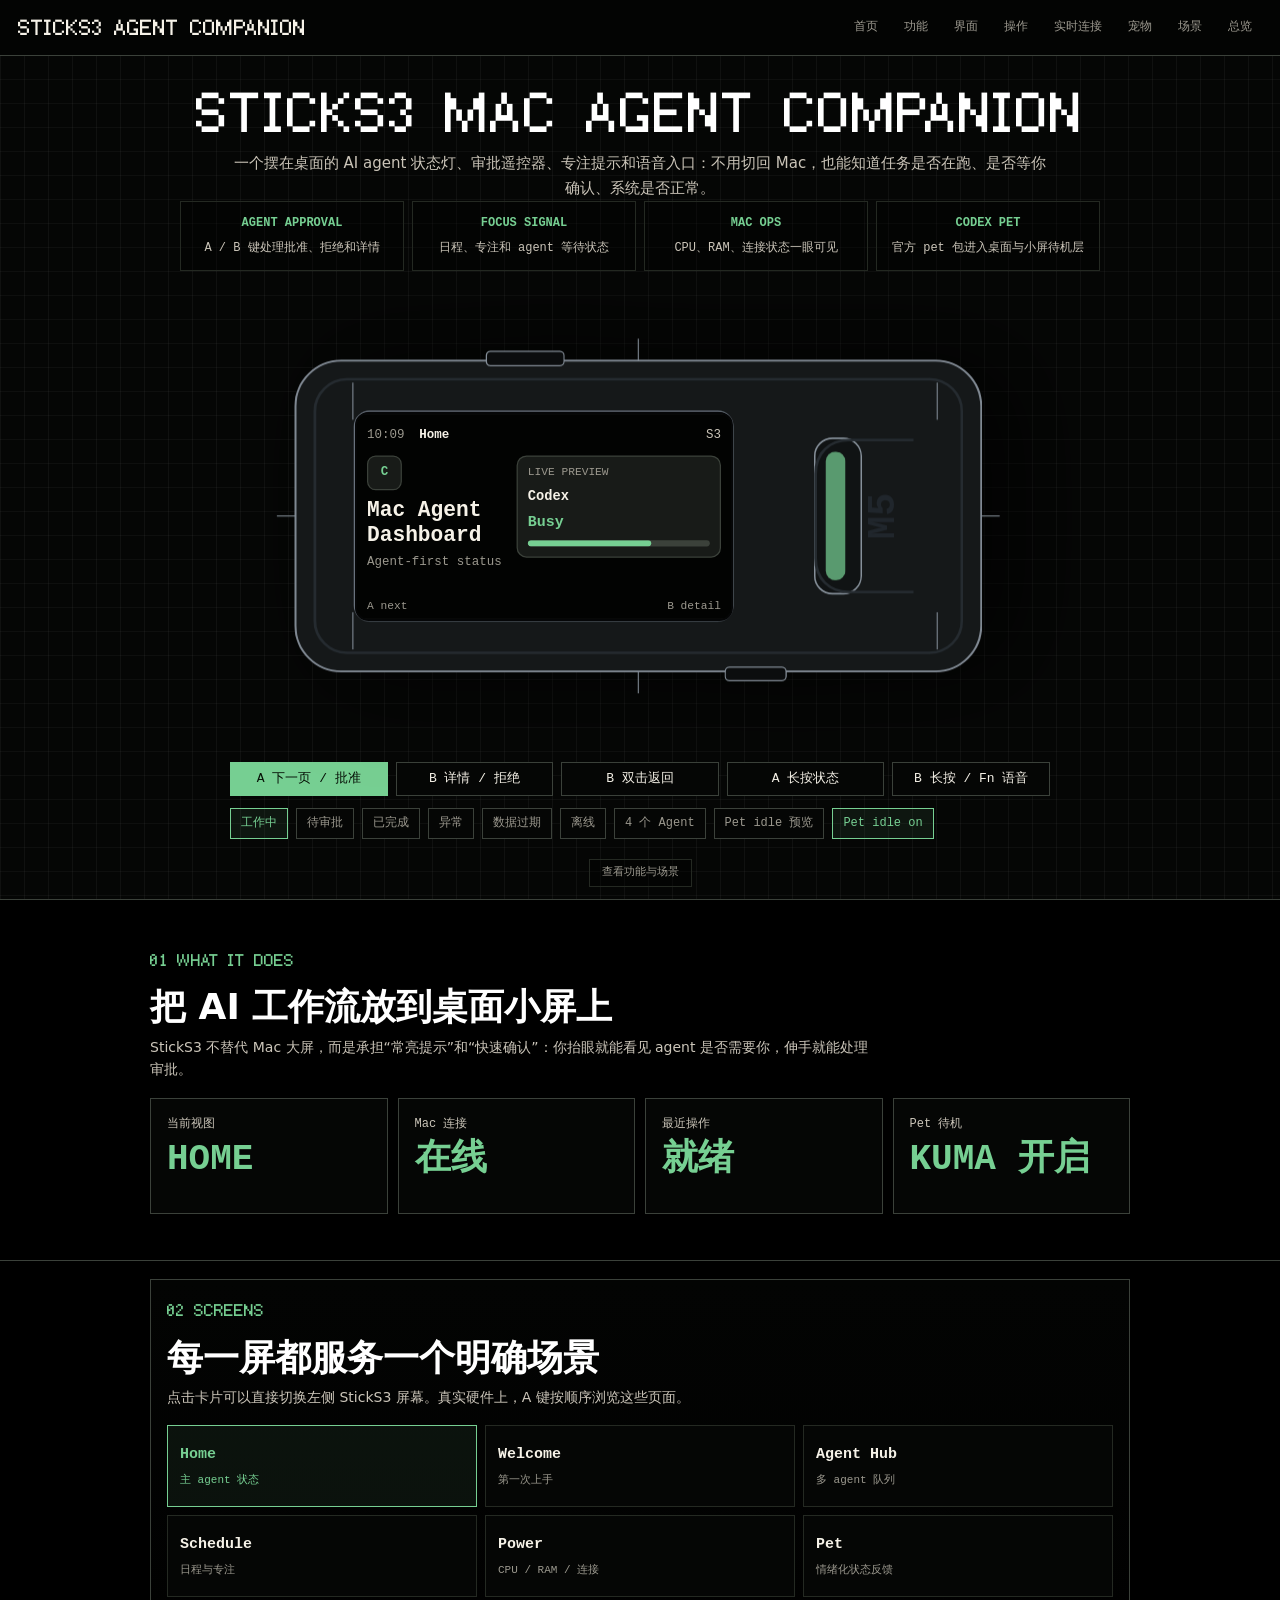
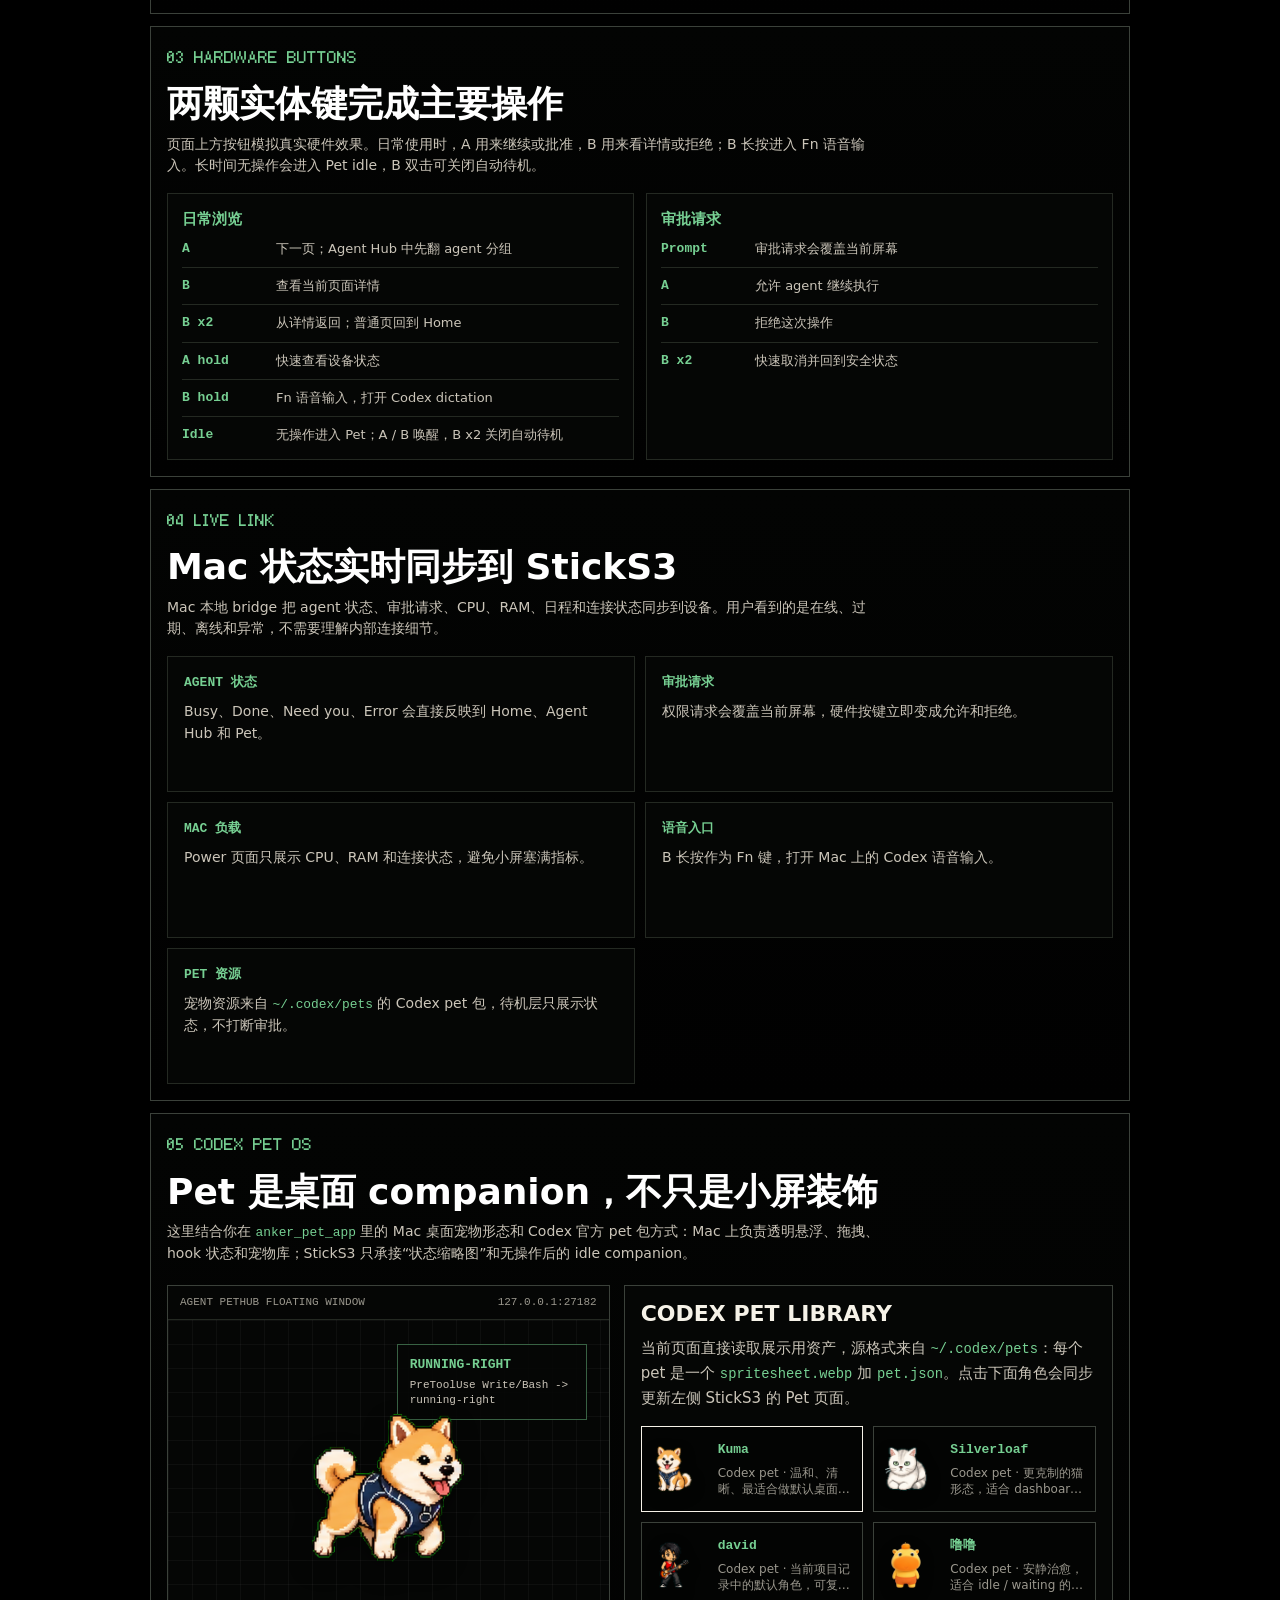
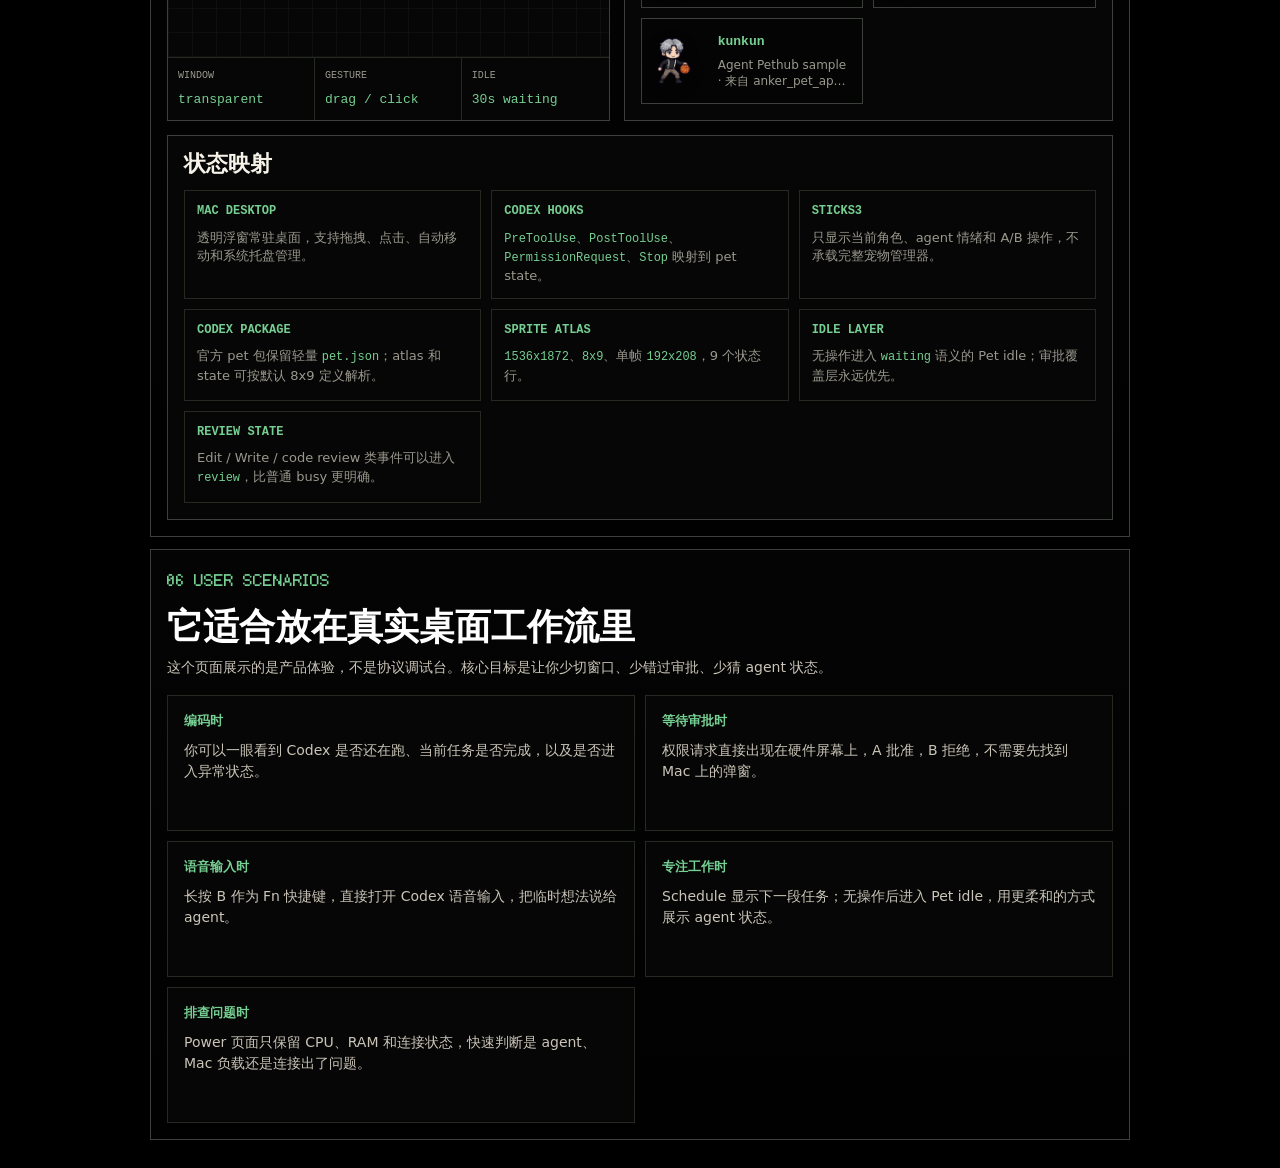
==== docs/index.html @ 47d525ff "Lock LCD viewport scaling" ====
<!doctype html>
<html lang="zh-CN">
<head>
  <meta charset="utf-8">
  <meta name="viewport" content="width=device-width, initial-scale=1">
  <title>StickS3 Mac Agent Companion - Product Tour</title>
  <link rel="icon" href="data:image/svg+xml,%3Csvg xmlns='http://www.w3.org/2000/svg' viewBox='0 0 16 16'%3E%3Crect width='16' height='16' fill='%23000000'/%3E%3Crect x='3' y='3' width='10' height='10' rx='2' fill='%2376cf92'/%3E%3C/svg%3E">
  <style>
    @font-face {
      font-family: "FusionPixel10";
      src: url("assets/fonts/fusion-pixel-10px-proportional-latin.otf.woff2") format("woff2");
      font-weight: 400;
      font-style: normal;
      font-display: swap;
      unicode-range: U+0000-00FF, U+0100-024F, U+2000-206F, U+20A0-20CF;
    }

    @font-face {
      font-family: "FusionPixel10";
      src: url("assets/fonts/fusion-pixel-10px-proportional-zh_hans.otf.woff2") format("woff2");
      font-weight: 400;
      font-style: normal;
      font-display: swap;
      unicode-range: U+2E80-9FFF, U+3400-4DBF, U+3000-303F, U+FF00-FFEF;
    }

    :root {
      color-scheme: dark;
      --bg: #000;
      --stage: #050605;
      --panel: #080908;
      --panel-2: #10120f;
      --screen: #020302;
      --screen-panel: #181b18;
      --screen-panel-2: #20231f;
      --line: #3b413a;
      --line-soft: #242922;
      --ink: #f6f2e8;
      --muted: #9b988e;
      --soft: #cbc5b9;
      --green: #76cf92;
      --amber: #d7ad5d;
      --coral: #df7f70;
      --red: #d75b4f;
      --white: #fff;
      --shadow: rgba(0, 0, 0, .72);
      --pixel: "FusionPixel10", "SF Mono", Monaco, Menlo, ui-monospace, monospace;
      --mono: "SF Mono", Monaco, Menlo, "Cascadia Mono", "Roboto Mono", ui-monospace, monospace;
      --sans: "PingFang SC", "Hiragino Sans GB", "Microsoft YaHei", ui-sans-serif, system-ui, -apple-system, BlinkMacSystemFont, "Segoe UI", sans-serif;
      --topbar-h: 56px;
      --actual-topbar-h: 56px;
      --dock-left-width: clamp(250px, 22vw, 340px);
      --compact-dock-h: clamp(190px, 44vw, 270px);
      --dock-content-offset: calc(var(--dock-left-width) + 22px);
      --compact-safe-top: calc(var(--actual-topbar-h) + var(--compact-dock-h) + 18px);
      --lcd-design-w: 300px;
      --lcd-design-h: 164px;
    }

    * { box-sizing: border-box; }

    html,
    body {
      width: 100%;
      min-height: 100%;
    }

    body {
      margin: 0;
      overflow-x: hidden;
      background: var(--bg);
      color: var(--ink);
      font-family: var(--sans);
      line-height: 1.55;
      letter-spacing: 0;
      -webkit-font-smoothing: antialiased;
    }

    button,
    input,
    select {
      font: inherit;
    }

    a {
      color: inherit;
      text-decoration: none;
    }

    .topbar {
      position: sticky;
      top: 0;
      z-index: 20;
      height: var(--topbar-h);
      display: flex;
      align-items: center;
      justify-content: space-between;
      gap: 16px;
      padding: 0 18px;
      border-bottom: 1px solid var(--line);
      background: #030403;
    }

    .brand {
      display: flex;
      align-items: baseline;
      gap: 12px;
      min-width: 0;
      white-space: nowrap;
    }

    .brand strong {
      font-family: var(--pixel);
      font-size: clamp(15px, 2vw, 22px);
      font-weight: 400;
      text-transform: uppercase;
    }

    .brand span {
      color: var(--muted);
      font-family: var(--mono);
      font-size: 11px;
      text-transform: uppercase;
    }

    .nav {
      display: flex;
      gap: 6px;
      overflow-x: auto;
      color: var(--muted);
      font-family: var(--mono);
      font-size: 12px;
      white-space: nowrap;
      scrollbar-width: none;
    }

    .nav::-webkit-scrollbar {
      display: none;
    }

    .nav a {
      display: inline-flex;
      align-items: center;
      min-height: 32px;
      padding: 0 9px;
      border: 1px solid transparent;
    }

    .nav a:hover {
      color: var(--green);
      border-color: var(--line);
      background: #070807;
    }

    .workspace {
      min-height: calc(100vh - var(--topbar-h));
      overflow: visible;
    }

    .device-stage {
      min-width: 0;
      min-height: calc(100vh - var(--topbar-h));
      display: grid;
      grid-template-rows: auto minmax(0, 1fr) auto auto;
      align-items: center;
      gap: clamp(14px, 2.2vh, 22px);
      padding: clamp(18px, 2.8vh, 30px) clamp(14px, 3vw, 40px) 12px;
      border-bottom: 1px solid var(--line);
      background:
        linear-gradient(90deg, rgba(255,255,255,.045) 1px, transparent 1px) 0 0 / 24px 24px,
        linear-gradient(0deg, rgba(255,255,255,.035) 1px, transparent 1px) 0 0 / 24px 24px,
        var(--stage);
    }

    .hero-copy {
      width: min(980px, 100%);
      margin: 0 auto;
      text-align: center;
    }

    .hero-kicker {
      display: flex;
      justify-content: center;
      gap: 14px;
      margin-bottom: 10px;
      color: var(--green);
      font-family: var(--pixel);
      font-size: 16px;
      text-transform: uppercase;
    }

    .hero-kicker span {
      color: var(--muted);
      font-family: var(--mono);
      font-size: 11px;
      letter-spacing: 0;
    }

    .hero-copy h1 {
      margin-bottom: 12px;
    }

    .hero-copy .lead {
      max-width: 880px;
      margin: 0 auto;
    }

    .portal-summary {
      width: min(820px, 100%);
      margin: 0 auto;
      color: var(--soft);
      font-size: 15px;
      line-height: 1.65;
    }

    .feature-strip {
      width: min(920px, 100%);
      display: grid;
      grid-template-columns: repeat(4, minmax(0, 1fr));
      gap: 8px;
      margin: 0 auto;
    }

    .feature-card {
      min-height: 70px;
      padding: 12px;
      border: 1px solid var(--line-soft);
      background: rgba(0, 0, 0, .34);
      font-family: var(--mono);
    }

    .feature-card b {
      display: block;
      color: var(--green);
      font-size: 12px;
      text-transform: uppercase;
    }

    .feature-card span {
      display: block;
      margin-top: 8px;
      color: var(--soft);
      font-size: 12px;
      line-height: 1.35;
    }

    .device-showcase {
      min-height: 0;
      display: grid;
      justify-items: center;
      gap: 12px;
      align-items: center;
      transition:
        left .72s cubic-bezier(.16, 1, .3, 1),
        right .72s cubic-bezier(.16, 1, .3, 1),
        top .72s cubic-bezier(.16, 1, .3, 1),
        width .72s cubic-bezier(.16, 1, .3, 1),
        height .72s cubic-bezier(.16, 1, .3, 1),
        padding .72s cubic-bezier(.16, 1, .3, 1),
        background-color .28s ease;
    }

    .device-wrap {
      min-width: 0;
      display: grid;
      justify-items: center;
      gap: 10px;
    }

    .device-model {
      position: relative;
      width: min(84vw, 760px);
      max-width: 100%;
      aspect-ratio: 900 / 420;
      transition:
        width .72s cubic-bezier(.16, 1, .3, 1),
        aspect-ratio .72s cubic-bezier(.16, 1, .3, 1),
        transform .72s cubic-bezier(.16, 1, .3, 1);
    }

    .device-model-core {
      position: absolute;
      left: 50%;
      top: 50%;
      width: 46.667%;
      height: 214.286%;
      transform: translate(-50%, -50%) rotate(-90deg);
      transform-origin: center;
      transition:
        width .72s cubic-bezier(.16, 1, .3, 1),
        height .72s cubic-bezier(.16, 1, .3, 1),
        transform .72s cubic-bezier(.16, 1, .3, 1);
    }

    .device-cad {
      display: block;
      width: 100%;
      height: 100%;
      filter: drop-shadow(0 34px 48px var(--shadow));
      user-select: none;
      pointer-events: none;
    }

    .cad-shell {
      fill: #151819;
      stroke: #808993;
      stroke-width: 2.2;
    }

    .cad-cut {
      fill: none;
      stroke: #252b30;
      stroke-width: 3;
    }

    .cad-panel {
      fill: #0a0c0d;
      stroke: #69727d;
      stroke-width: 1.7;
    }

    .cad-detail {
      fill: none;
      stroke: #8a949f;
      stroke-width: 1;
      vector-effect: non-scaling-stroke;
    }

    .cad-side {
      fill: #0b0d0e;
      stroke: #87919b;
      stroke-width: 1.4;
    }

    .cad-button {
      fill: #101314;
      stroke: #87919b;
      stroke-width: 2;
    }

    .cad-button-glow {
      fill: var(--green);
      opacity: .72;
    }

    .cad-label {
      fill: #20262c;
      font-family: var(--mono);
      font-size: 46px;
      font-weight: 800;
    }

    .cad-small {
      fill: #69727d;
      font-family: var(--mono);
      font-size: 12px;
      letter-spacing: .16em;
      text-transform: uppercase;
    }

    .lcd {
      position: absolute;
      left: 12.44%;
      top: 20.48%;
      width: 49.78%;
      height: 59.05%;
      z-index: 2;
      overflow: hidden;
      border: 2px solid #050607;
      border-radius: 3.6% / 6.2%;
      background: #020403;
      color: var(--ink);
      box-shadow:
        inset 0 0 0 1px rgba(255, 255, 255, .18),
        inset 0 0 22px rgba(0, 0, 0, .88);
      transition:
        left .72s cubic-bezier(.16, 1, .3, 1),
        top .72s cubic-bezier(.16, 1, .3, 1),
        width .72s cubic-bezier(.16, 1, .3, 1),
        height .72s cubic-bezier(.16, 1, .3, 1),
        border-radius .72s cubic-bezier(.16, 1, .3, 1);
    }

    .lcd-inner {
      position: absolute;
      left: 0;
      top: 0;
      width: var(--lcd-design-w);
      height: var(--lcd-design-h);
      background: var(--screen);
      overflow: hidden;
      font-family: var(--mono);
      image-rendering: pixelated;
      transform: translate(var(--lcd-offset-x, 0), var(--lcd-offset-y, 0)) scale(var(--lcd-scale, 1));
      transform-origin: 0 0;
    }

    .s3-screen {
      position: absolute;
      left: 0;
      top: 0;
      width: var(--lcd-design-w);
      height: var(--lcd-design-h);
      padding: 8px;
      background: var(--screen);
      color: var(--ink);
      font-family: var(--mono);
      font-size: 10px;
      line-height: 1.15;
    }

    .s-head,
    .s-hint,
    .metric-row,
    .meter-line {
      display: flex;
      align-items: center;
      justify-content: space-between;
      gap: 8px;
    }

    .s-head {
      height: 17px;
      color: var(--muted);
      font-size: 10px;
      white-space: nowrap;
    }

    .s-head b {
      max-width: 96px;
      overflow: hidden;
      color: var(--ink);
      font-weight: 700;
      text-overflow: ellipsis;
    }

    .s-head span:last-child {
      color: var(--soft);
      text-align: right;
    }

    .s-hint {
      position: absolute;
      left: 8px;
      right: 8px;
      bottom: 5px;
      color: var(--muted);
      font-size: 9px;
      white-space: nowrap;
    }

    .screen-card {
      border: 1px solid var(--line);
      border-radius: 8px;
      background: var(--screen-panel);
    }

    .agent-card {
      position: relative;
      padding: 8px;
      min-width: 0;
      overflow: hidden;
    }

    .agent-card.is-compact {
      padding: 7px;
    }

    .agent-top {
      display: grid;
      grid-template-columns: 20px minmax(0, 1fr) 8px;
      gap: 7px;
      align-items: center;
    }

    .agent-icon {
      display: grid;
      place-items: center;
      width: 20px;
      height: 20px;
      border: 1px solid var(--line);
      border-radius: 5px;
      color: var(--green);
      background: var(--screen-panel-2);
      font-size: 9px;
      font-weight: 800;
    }

    .agent-name {
      min-width: 0;
      overflow: hidden;
      color: var(--ink);
      font-size: 11px;
      font-weight: 700;
      white-space: nowrap;
      text-overflow: ellipsis;
    }

    .dot {
      width: 6px;
      height: 6px;
      border-radius: 999px;
      background: var(--green);
    }

    .agent-state {
      margin-top: 8px;
      color: var(--ink);
      font-size: 16px;
      font-weight: 800;
    }

    .agent-card.is-compact .agent-state {
      margin-top: 6px;
      font-size: 15px;
      line-height: 1;
    }

    .agent-task {
      margin-top: 6px;
      overflow: hidden;
      color: var(--muted);
      font-size: 10px;
      white-space: nowrap;
      text-overflow: ellipsis;
    }

    .agent-card.is-compact .agent-task {
      margin-top: 5px;
      font-size: 9px;
      line-height: 1.1;
    }

    .progress {
      height: 5px;
      margin-top: 6px;
      overflow: hidden;
      border-radius: 999px;
      background: var(--line);
    }

    .progress i {
      display: block;
      width: var(--value, 68%);
      height: 100%;
      border-radius: inherit;
      background: var(--accent, var(--green));
    }

    .home-main {
      display: grid;
      grid-template-columns: 112px minmax(0, 1fr);
      gap: 8px;
      padding-top: 8px;
    }

    .home-logo {
      display: grid;
      place-items: center;
      width: 28px;
      height: 28px;
      border: 1px solid var(--line);
      border-radius: 7px;
      color: var(--green);
      background: var(--screen-panel);
      font-weight: 900;
    }

    .home-title {
      margin-top: 7px;
      color: var(--ink);
      font-size: 17px;
      font-weight: 800;
      line-height: 1.15;
    }

    .preview-card {
      height: 82px;
      padding: 8px;
      min-width: 0;
      overflow: hidden;
    }

    .small-label {
      color: var(--muted);
      font-size: 9px;
      text-transform: uppercase;
    }

    .welcome-grid {
      display: grid;
      grid-template-columns: repeat(4, minmax(0, 1fr));
      gap: 7px;
      padding-top: 6px;
    }

    .welcome-card {
      height: 70px;
      padding: 8px;
      overflow: hidden;
    }

    .welcome-card b {
      display: block;
      margin-bottom: 9px;
      color: var(--ink);
      font-size: 11px;
    }

    .welcome-card span {
      display: block;
      color: var(--muted);
      font-size: 9px;
      line-height: 1.28;
    }

    .hub-one {
      display: grid;
      grid-template-columns: 112px 1fr 1fr;
      grid-template-rows: 33px 33px;
      gap: 8px;
      padding-top: 8px;
    }

    .hub-one .agent-card {
      grid-row: 1 / span 2;
      height: 76px;
    }

    .widget {
      padding: 6px 7px;
      overflow: hidden;
    }

    .widget b {
      display: block;
      color: var(--muted);
      font-size: 9px;
      font-weight: 500;
    }

    .widget span {
      display: block;
      margin-top: 3px;
      color: var(--ink);
      font-size: 12px;
      font-weight: 800;
      text-align: right;
    }

    .hub-many {
      display: grid;
      grid-template-columns: repeat(2, minmax(0, 1fr));
      gap: 8px;
      padding-top: 8px;
    }

    .hub-many .agent-card {
      height: 78px;
    }

    .dots {
      display: flex;
      justify-content: center;
      gap: 5px;
      margin-top: 5px;
    }

    .dots i {
      display: block;
      width: 5px;
      height: 5px;
      border-radius: 999px;
      background: var(--line);
    }

    .dots i.is-active {
      background: var(--ink);
    }

    .schedule-grid {
      display: grid;
      grid-template-columns: 106px minmax(0, 1fr);
      gap: 8px;
      padding-top: 6px;
    }

    .schedule-next,
    .schedule-list,
    .schedule-focus {
      height: 78px;
      padding: 8px;
      overflow: hidden;
    }

    .schedule-detail-card {
      height: 108px;
      margin-top: 6px;
      padding: 9px 11px;
      overflow: hidden;
    }

    .schedule-detail-card .schedule-time {
      margin-top: 8px;
      font-size: 24px;
    }

    .schedule-detail-card .schedule-title {
      margin-top: 8px;
      font-size: 10px;
    }

    .schedule-detail-card .schedule-place {
      margin-top: 4px;
      font-size: 9px;
    }

    .schedule-time {
      margin-top: 4px;
      color: var(--ink);
      font-size: 20px;
      font-weight: 900;
      line-height: 1.1;
    }

    .schedule-title {
      margin-top: 5px;
      overflow: hidden;
      color: var(--ink);
      font-size: 10px;
      line-height: 1.1;
      white-space: nowrap;
      text-overflow: ellipsis;
    }

    .schedule-place {
      margin-top: 2px;
      overflow: hidden;
      color: var(--green);
      font-size: 9px;
      line-height: 1.1;
      white-space: nowrap;
      text-overflow: ellipsis;
    }

    .event-row {
      display: grid;
      grid-template-columns: 36px minmax(0, 1fr);
      gap: 8px;
      padding: 5px 0;
      border-top: 1px solid var(--line-soft);
      color: var(--muted);
      font-size: 9px;
    }

    .event-row:first-of-type {
      border-top: 0;
    }

    .event-row b {
      overflow: hidden;
      color: var(--ink);
      font-size: 9px;
      white-space: nowrap;
      text-overflow: ellipsis;
    }

    .power-grid {
      display: grid;
      grid-template-columns: repeat(3, minmax(0, 1fr));
      gap: 7px;
      padding-top: 7px;
    }

    .metric {
      height: 34px;
      padding: 6px;
      overflow: hidden;
    }

    .metric b {
      display: block;
      color: var(--muted);
      font-size: 8px;
      font-weight: 500;
    }

    .metric strong {
      display: block;
      margin-top: 2px;
      color: var(--ink);
      font-size: 15px;
      line-height: 1.1;
    }

    .metric span {
      display: block;
      margin-top: 1px;
      overflow: hidden;
      color: var(--green);
      font-size: 8px;
      white-space: nowrap;
      text-overflow: ellipsis;
    }

    .load-card {
      height: 36px;
      margin-top: 8px;
      padding: 6px 7px;
    }

    .bars {
      display: grid;
      grid-template-columns: repeat(24, 1fr);
      align-items: end;
      gap: 2px;
      height: 17px;
      margin-top: 3px;
      border-bottom: 1px solid var(--line);
    }

    .bars i {
      min-height: 2px;
      border-radius: 1px 1px 0 0;
      background: var(--green);
    }

    .pet-layout {
      display: grid;
      grid-template-columns: 82px minmax(0, 1fr);
      gap: 10px;
      align-items: center;
      padding-top: 8px;
    }

    .pet-bot {
      position: relative;
      width: 76px;
      height: 76px;
    }

    .pet-bot.is-sprite {
      display: grid;
      place-items: center;
    }

    .pet-bot::after {
      content: "";
      position: absolute;
      left: 5px;
      right: 5px;
      bottom: 2px;
      height: 6px;
      border-radius: 999px;
      background: var(--screen-panel);
    }

    .pet-bot.is-sprite::after {
      left: 10px;
      right: 10px;
      bottom: -1px;
      background: rgba(126, 224, 152, .16);
    }

    .pet-sprite-window {
      position: relative;
      width: 68px;
      aspect-ratio: 192 / 208;
      overflow: hidden;
      filter: drop-shadow(0 10px 12px rgba(0, 0, 0, .38));
    }

    .pet-sprite-window img {
      position: absolute;
      left: 0;
      top: calc(var(--pet-row, 0) * -100%);
      width: 800%;
      height: 900%;
      max-width: none;
      object-fit: fill;
      animation: pet-sheet var(--pet-duration, .9s) steps(var(--pet-shift, 5), end) var(--pet-loops, 3) forwards;
      transform: translateX(0);
    }

    .pet-sprite-window.is-static img {
      animation: none;
      transform: translateX(calc(var(--pet-shift, 5) * -12.5%));
    }

    .pet-sprite-window.is-large {
      width: min(160px, 38vw);
    }

    .pet-sprite-window.is-card {
      width: 70px;
    }

    .pet-sprite-window.is-tiny {
      width: 44px;
      filter: drop-shadow(0 5px 7px rgba(0, 0, 0, .32));
    }

    @keyframes pet-sheet {
      to {
        transform: translateX(calc(var(--pet-shift, 5) * -12.5%));
      }
    }

    .pet-body {
      position: absolute;
      left: 13px;
      top: 18px;
      width: 50px;
      height: 44px;
      border: 1px solid var(--pet-color, var(--green));
      border-radius: 11px;
      background: var(--screen-panel-2);
      animation: pet-bob 1.8s steps(2, end) infinite;
    }

    .pet-body::before {
      content: "";
      position: absolute;
      left: 12px;
      top: -9px;
      width: 24px;
      height: 8px;
      border: 1px solid var(--pet-color, var(--green));
      border-radius: 5px;
      background: var(--screen-panel-2);
    }

    .pet-face {
      position: absolute;
      left: 7px;
      top: 12px;
      width: 34px;
      height: 23px;
      border: 1px solid var(--line);
      border-radius: 6px;
      background: var(--screen);
    }

    .eye {
      position: absolute;
      top: 7px;
      width: 7px;
      height: 7px;
      border-radius: 3px;
      background: var(--pet-color, var(--green));
    }

    .eye.left { left: 7px; }
    .eye.right { right: 7px; }

    .mouth {
      position: absolute;
      left: 12px;
      bottom: 5px;
      width: 10px;
      height: 2px;
      background: var(--pet-color, var(--green));
    }

    .s3-screen[data-mood="Need you"] .eye,
    .s3-screen[data-mood="Stale"] .eye {
      background: var(--amber);
      box-shadow: 0 0 6px rgba(215, 173, 93, .55);
    }

    .s3-screen[data-mood="Blocked"] .eye {
      border-radius: 0;
      background: var(--red);
      transform: rotate(45deg);
    }

    .s3-screen[data-mood="Offline"] .eye {
      height: 2px;
      margin-top: 3px;
      border-radius: 0;
      background: var(--muted);
    }

    .pet-info {
      height: 78px;
      padding: 8px;
      overflow: hidden;
    }

    .pet-info strong {
      display: block;
      margin-top: 4px;
      color: var(--pet-color, var(--green));
      font-size: 13px;
    }

    .pet-info b {
      display: block;
      margin-top: 6px;
      overflow: hidden;
      color: var(--ink);
      font-size: 10px;
      white-space: nowrap;
      text-overflow: ellipsis;
    }

    .pet-info span {
      display: block;
      margin-top: 4px;
      overflow: hidden;
      color: var(--muted);
      font-size: 9px;
      white-space: nowrap;
      text-overflow: ellipsis;
    }

    code {
      color: var(--green);
      font-family: var(--mono);
      font-size: .92em;
    }

    .pet-os-grid {
      display: grid;
      grid-template-columns: minmax(0, .95fr) minmax(0, 1.05fr);
      gap: 14px;
      margin-top: 20px;
    }

    .pet-desktop-stage,
    .pet-library-panel,
    .pet-contract-panel {
      border: 1px solid var(--line);
      background: #050605;
    }

    .pet-desktop-stage {
      min-height: 336px;
      display: grid;
      grid-template-rows: auto 1fr auto;
      overflow: hidden;
    }

    .pet-window-bar {
      display: flex;
      align-items: center;
      justify-content: space-between;
      min-height: 34px;
      padding: 0 12px;
      border-bottom: 1px solid var(--line-soft);
      color: var(--muted);
      font-family: var(--mono);
      font-size: 11px;
      text-transform: uppercase;
    }

    .pet-window-area {
      position: relative;
      min-height: 224px;
      display: grid;
      place-items: center;
      background:
        linear-gradient(rgba(255, 255, 255, .035) 1px, transparent 1px),
        linear-gradient(90deg, rgba(255, 255, 255, .035) 1px, transparent 1px);
      background-size: 24px 24px;
    }

    .pet-floating-bubble {
      position: absolute;
      right: 22px;
      top: 24px;
      max-width: 190px;
      padding: 11px 12px;
      border: 1px solid rgba(126, 224, 152, .42);
      background: rgba(5, 6, 5, .88);
      color: var(--soft);
      font-family: var(--mono);
      font-size: 11px;
      line-height: 1.35;
    }

    .pet-floating-bubble b {
      display: block;
      margin-bottom: 5px;
      color: var(--green);
      font-size: 13px;
      text-transform: uppercase;
    }

    .pet-desktop-meta {
      display: grid;
      grid-template-columns: repeat(3, minmax(0, 1fr));
      border-top: 1px solid var(--line-soft);
    }

    .pet-desktop-meta span {
      min-height: 58px;
      padding: 10px;
      border-right: 1px solid var(--line-soft);
      color: var(--muted);
      font-family: var(--mono);
      font-size: 10px;
      text-transform: uppercase;
    }

    .pet-desktop-meta span:last-child {
      border-right: 0;
    }

    .pet-desktop-meta b {
      display: block;
      margin-top: 6px;
      color: var(--green);
      font-size: 13px;
      font-weight: 400;
      text-transform: none;
    }

    .pet-library-panel,
    .pet-contract-panel {
      padding: 16px;
    }

    .pet-library-panel h3,
    .pet-contract-panel h3 {
      margin: 0;
      color: var(--ink);
      font-size: 22px;
      line-height: 1.1;
    }

    .pet-library-copy {
      margin-top: 10px;
      color: var(--soft);
      font-size: 15px;
      line-height: 1.6;
    }

    .pet-choice-grid {
      display: grid;
      grid-template-columns: repeat(2, minmax(0, 1fr));
      gap: 10px;
      margin-top: 16px;
    }

    .pet-choice {
      appearance: none;
      display: grid;
      grid-template-columns: 56px minmax(0, 1fr);
      gap: 10px;
      align-items: center;
      min-height: 86px;
      padding: 10px;
      border: 1px solid var(--line);
      border-radius: 0;
      background: #030403;
      color: var(--soft);
      text-align: left;
      cursor: pointer;
    }

    .pet-choice.is-active,
    .pet-choice:hover,
    .pet-choice:focus-visible {
      border-color: var(--line-strong);
      color: var(--ink);
      outline: none;
    }

    .pet-choice b {
      display: block;
      overflow: hidden;
      color: var(--green);
      font-family: var(--mono);
      font-size: 13px;
      white-space: nowrap;
      text-overflow: ellipsis;
    }

    .pet-choice span {
      display: block;
      margin-top: 5px;
      overflow: hidden;
      color: var(--muted);
      font-size: 12px;
      line-height: 1.35;
      display: -webkit-box;
      -webkit-line-clamp: 2;
      -webkit-box-orient: vertical;
    }

    .pet-contract-grid {
      display: grid;
      grid-template-columns: repeat(3, minmax(0, 1fr));
      gap: 10px;
      margin-top: 14px;
    }

    .pet-contract-grid span {
      min-height: 92px;
      padding: 12px;
      border: 1px solid var(--line-soft);
      color: var(--muted);
      font-size: 13px;
      line-height: 1.45;
    }

    .pet-contract-grid b {
      display: block;
      margin-bottom: 8px;
      color: var(--green);
      font-family: var(--mono);
      font-size: 12px;
      text-transform: uppercase;
    }

    .detail-box {
      margin-top: 6px;
      height: 84px;
      padding: 9px 10px;
      overflow: hidden;
    }

    .detail-title {
      color: var(--muted);
      font-size: 9px;
      text-transform: uppercase;
    }

    .detail-main {
      margin-top: 4px;
      color: var(--ink);
      font-size: 17px;
      font-weight: 900;
      line-height: 1.15;
    }

    .detail-sub {
      margin-top: 5px;
      overflow: hidden;
      color: var(--muted);
      font-size: 9px;
      line-height: 1.15;
      white-space: nowrap;
      text-overflow: ellipsis;
    }

    .detail-sub + .detail-sub {
      margin-top: 4px;
    }

    .approval {
      margin-top: 8px;
      height: 82px;
      padding: 11px 14px;
      border-color: var(--amber);
      box-shadow: inset 4px 0 0 var(--amber);
    }

    .approval strong {
      display: block;
      overflow: hidden;
      color: var(--amber);
      font-size: 14px;
      white-space: nowrap;
      text-overflow: ellipsis;
    }

    .approval span {
      display: block;
      margin-top: 9px;
      overflow: hidden;
      color: var(--ink);
      font-size: 11px;
      white-space: nowrap;
      text-overflow: ellipsis;
    }

    .approval-actions {
      display: flex;
      justify-content: space-between;
      gap: 8px;
      margin-top: 10px;
    }

    .approval-actions b {
      flex: 1;
      display: grid;
      place-items: center;
      height: 17px;
      border-radius: 5px;
      color: #020302;
      font-size: 9px;
      background: var(--green);
    }

    .approval-actions b:last-child {
      background: var(--coral);
    }

    @keyframes pet-bob {
      0%, 100% { transform: translateY(0); }
      50% { transform: translateY(-2px); }
    }

    .side-rail {
      display: grid;
      align-content: center;
      gap: 8px;
    }

    .rail-label {
      color: var(--muted);
      font-family: var(--pixel);
      font-size: 11px;
      text-transform: uppercase;
    }

    .rail-button,
    .control-button,
    .chip-button {
      appearance: none;
      min-height: 34px;
      border: 1px solid var(--line);
      border-radius: 0;
      background: #050605;
      color: var(--soft);
      cursor: pointer;
      transition: border-color .16s ease, background .16s ease, color .16s ease, transform .16s ease;
    }

    .rail-button {
      width: 100%;
      padding: 0 10px;
      font-family: var(--mono);
      font-size: 12px;
      text-align: left;
      text-transform: uppercase;
    }

    .rail-button:hover,
    .control-button:hover,
    .chip-button:hover,
    .rail-button.is-active,
    .chip-button.is-active {
      border-color: var(--green);
      color: var(--green);
      background: rgba(118, 207, 146, .08);
    }

    .rail-button.is-active {
      transform: translateX(-3px);
    }

    .device-caption {
      display: flex;
      align-items: center;
      justify-content: space-between;
      gap: 10px;
      width: min(100%, 760px);
      color: var(--muted);
      font-family: var(--mono);
      font-size: 11px;
      text-transform: uppercase;
    }

    .hero-controls {
      width: min(820px, 100%);
      margin: 0 auto;
    }

    .next-peek {
      display: inline-flex;
      justify-self: center;
      align-items: center;
      min-height: 28px;
      padding: 0 12px;
      border: 1px solid var(--line-soft);
      color: var(--muted);
      background: rgba(0, 0, 0, .36);
      font-family: var(--mono);
      font-size: 11px;
      text-transform: uppercase;
    }

    .next-peek:hover {
      color: var(--green);
      border-color: var(--green);
    }

    .status-section {
      min-height: auto;
      display: block;
      padding: clamp(22px, 3.6vw, 46px) clamp(12px, 2.6vw, 40px);
      border-bottom: 1px solid var(--line);
      background: #000;
      scroll-margin-top: var(--topbar-h);
    }

    .status-inner {
      width: min(980px, 100%);
      margin: 0 auto;
    }

    .device-status {
      display: grid;
      grid-template-columns: repeat(4, minmax(0, 1fr));
      gap: 10px;
      margin-top: 18px;
      color: var(--muted);
      font-family: var(--mono);
      font-size: 11px;
      text-transform: uppercase;
    }

    .device-status b {
      display: block;
      margin-top: 8px;
      color: var(--green);
      font-size: clamp(20px, 3.4vw, 36px);
      line-height: 1;
    }

    .device-status span {
      min-height: 116px;
      padding: 16px;
      border: 1px solid var(--line);
      background: #050605;
    }

    .device-status em {
      display: block;
      color: var(--soft);
      font-style: normal;
      font-size: 12px;
      text-transform: none;
    }

    .doc-scroll {
      min-width: 0;
      overflow: visible;
      padding: 18px clamp(10px, 1.2vw, 16px) 32px;
      background: #000;
      scroll-margin-top: var(--topbar-h);
    }

    .doc-inner {
      width: min(980px, 100%);
      margin: 0 auto;
      display: grid;
      gap: 12px;
    }

    .panel {
      min-width: 0;
      overflow: hidden;
      border: 1px solid var(--line);
      background: linear-gradient(180deg, #030403, #010101);
      padding: 16px;
    }

    .panel-head {
      display: flex;
      align-items: center;
      justify-content: space-between;
      gap: 14px;
      margin-bottom: 14px;
      color: var(--green);
      font-family: var(--pixel);
      font-size: 17px;
      text-transform: uppercase;
    }

    .panel-head small {
      color: var(--muted);
      font-family: var(--mono);
      font-size: 11px;
    }

    .section-brief {
      max-width: 720px;
      margin: -4px 0 16px;
      color: var(--soft);
      font-size: 14px;
      line-height: 1.55;
    }

    h1,
    h2,
    h3,
    p {
      margin-top: 0;
    }

    h1 {
      margin-bottom: 14px;
      color: var(--white);
      font-family: var(--pixel);
      font-size: clamp(34px, 4.4vw, 58px);
      font-weight: 400;
      line-height: 1.03;
      text-transform: uppercase;
      overflow-wrap: anywhere;
    }

    h2 {
      margin: 0 0 12px;
      color: var(--white);
      font-size: clamp(24px, 3vw, 36px);
      line-height: 1.18;
    }

    h3 {
      margin: 0 0 8px;
      color: var(--green);
      font-size: 15px;
      text-transform: uppercase;
    }

    p {
      max-width: 780px;
      color: var(--soft);
      font-size: 15px;
    }

    .lead {
      max-width: 820px;
      color: #e8e3d8;
      font-size: 18px;
      line-height: 1.72;
    }

    .control-grid {
      display: grid;
      grid-template-columns: repeat(5, minmax(0, 1fr));
      gap: 8px;
    }

    .control-button {
      padding: 0 10px;
      color: var(--ink);
      font-family: var(--mono);
      font-size: 13px;
      text-align: center;
    }

    .control-button.primary {
      border-color: var(--green);
      color: #061006;
      background: var(--green);
    }

    .control-button.warn {
      border-color: var(--amber);
      color: #100b02;
      background: var(--amber);
    }

    .control-button.coral {
      border-color: var(--coral);
      color: #100403;
      background: var(--coral);
    }

    .chip-row {
      display: flex;
      flex-wrap: wrap;
      gap: 8px;
      margin-top: 12px;
    }

    .chip-button {
      min-height: 31px;
      padding: 0 10px;
      color: var(--muted);
      font-family: var(--mono);
      font-size: 12px;
    }

    .logic-grid {
      display: grid;
      grid-template-columns: repeat(2, minmax(0, 1fr));
      gap: 12px;
      margin-top: 14px;
    }

    .logic-card {
      min-height: 132px;
      padding: 14px;
      border: 1px solid var(--line-soft);
      background: #050605;
    }

    .logic-card ul {
      display: grid;
      gap: 8px;
      margin: 0;
      padding: 0;
      list-style: none;
      color: var(--soft);
      font-size: 13px;
    }

    .logic-card li {
      display: grid;
      grid-template-columns: 84px minmax(0, 1fr);
      gap: 10px;
      border-top: 1px solid var(--line-soft);
      padding-top: 8px;
    }

    .logic-card li:first-child {
      border-top: 0;
      padding-top: 0;
    }

    .logic-card b {
      color: var(--green);
      font-family: var(--mono);
      font-weight: 700;
    }

    .flow {
      display: grid;
      grid-template-columns: repeat(3, minmax(0, 1fr));
      gap: 8px;
      margin-top: 12px;
    }

    .flow button {
      min-height: 82px;
      display: grid;
      align-content: center;
      gap: 6px;
      padding: 12px;
      border: 1px solid var(--line-soft);
      background: #050605;
      color: var(--soft);
      cursor: pointer;
      font-family: var(--mono);
      font-size: 12px;
      text-align: left;
    }

    .flow button b {
      color: var(--ink);
      font-size: 15px;
      font-weight: 700;
    }

    .flow button span {
      color: var(--muted);
      font-size: 11px;
    }

    .flow button.is-active {
      border-color: var(--green);
      color: var(--green);
      background: rgba(118, 207, 146, .08);
    }

    .flow button.is-active b,
    .flow button.is-active span {
      color: var(--green);
    }

    .scenario-grid {
      display: grid;
      grid-template-columns: repeat(2, minmax(0, 1fr));
      gap: 10px;
      margin-top: 12px;
    }

    .scenario-card {
      min-height: 136px;
      padding: 16px;
      border: 1px solid var(--line-soft);
      background: #050605;
    }

    .scenario-card b {
      display: block;
      margin-bottom: 8px;
      color: var(--green);
      font-family: var(--mono);
      font-size: 13px;
      text-transform: uppercase;
    }

    .scenario-card span {
      display: block;
      color: var(--soft);
      font-size: 14px;
      line-height: 1.55;
    }

    .timeline {
      display: grid;
      gap: 10px;
      margin-top: 12px;
    }

    .timeline-row {
      display: grid;
      grid-template-columns: 120px minmax(0, 1fr);
      gap: 14px;
      padding: 10px 0;
      border-top: 1px solid var(--line-soft);
      color: var(--soft);
      font-size: 13px;
    }

    .timeline-row:first-child {
      border-top: 0;
    }

    .timeline-row b {
      color: var(--green);
      font-family: var(--mono);
    }

    body.is-docked .device-showcase {
      position: fixed;
      left: var(--dock-left, 10px);
      top: var(--dock-top, calc(var(--actual-topbar-h) + 8px));
      z-index: 18;
      width: var(--dock-width, var(--dock-left-width));
      height: var(--dock-height, calc(100vh - var(--actual-topbar-h) - 16px));
      padding: 0;
      border: 0;
      background: transparent;
      pointer-events: none;
      will-change: transform, width, height, top, left;
      transition: none;
    }

    body.is-docked .device-cad {
      filter: drop-shadow(0 20px 34px rgba(0, 0, 0, .74));
    }

    body.is-docked .device-wrap,
    body.is-docked .device-model {
      width: 100%;
      height: 100%;
    }

    body.dock-wide {
      --lcd-design-w: 166px;
      --lcd-design-h: 300px;
    }

    body.is-docked.dock-wide .device-showcase {
      align-items: center;
    }

    body.is-docked.dock-wide .device-model {
      width: 100%;
      aspect-ratio: 420 / 900;
    }

    body.is-docked.dock-wide .device-model-core {
      width: 100%;
      height: 100%;
      transform: translate(-50%, -50%) rotate(0deg);
    }

    body.is-docked.dock-wide .lcd {
      left: 20.48%;
      top: 12.44%;
      width: 59.05%;
      height: 49.78%;
      border-radius: 6.2% / 3.6%;
    }

    body.is-docked.dock-wide .status-section,
    body.is-docked.dock-wide .doc-scroll {
      padding-left: var(--dock-content-offset);
      padding-right: clamp(12px, 2vw, 34px);
      transition: padding-left .72s cubic-bezier(.16, 1, .3, 1);
    }

    body.is-docked.dock-wide .status-inner,
    body.is-docked.dock-wide .doc-inner {
      width: min(1060px, 100%);
      margin-left: 0;
      margin-right: auto;
    }

    body.dock-wide .s3-screen {
      padding: 7px;
      font-size: 10px;
    }

    body.dock-wide .s-head {
      height: 18px;
    }

    body.dock-wide .s-hint {
      left: 7px;
      right: 7px;
      bottom: 6px;
      gap: 4px;
      font-size: 8px;
    }

    .s3-screen[data-orientation="portrait"] {
      padding: 7px;
      font-size: 10px;
      line-height: 1.12;
    }

    .s3-screen[data-orientation="portrait"] .s-head {
      height: 18px;
    }

    .portrait-body {
      position: absolute;
      left: 7px;
      right: 7px;
      top: 31px;
      bottom: 24px;
      min-height: 0;
      display: grid;
      gap: 7px;
      align-content: start;
      overflow: hidden;
    }

    .portrait-body .progress {
      margin-top: 0;
    }

    .portrait-kicker {
      color: var(--muted);
      font-size: 8px;
      text-transform: uppercase;
    }

    .portrait-title {
      overflow: hidden;
      color: var(--ink);
      font-size: 15px;
      font-weight: 900;
      line-height: 1.08;
      text-overflow: ellipsis;
    }

    .portrait-status {
      overflow: hidden;
      font-size: 26px;
      font-weight: 900;
      line-height: 1;
      white-space: nowrap;
      text-overflow: ellipsis;
    }

    .portrait-sub {
      overflow: hidden;
      color: var(--muted);
      font-size: 9px;
      white-space: nowrap;
      text-overflow: ellipsis;
    }

    .portrait-panel {
      min-height: 0;
      padding: 7px;
      overflow: hidden;
    }

    .portrait-panel b,
    .portrait-metric b {
      display: block;
      overflow: hidden;
      color: var(--ink);
      font-size: 12px;
      white-space: nowrap;
      text-overflow: ellipsis;
    }

    .portrait-panel span,
    .portrait-metric span {
      display: block;
      margin-top: 4px;
      overflow: hidden;
      color: var(--muted);
      font-size: 8px;
      white-space: nowrap;
      text-overflow: ellipsis;
    }

    .portrait-home {
      grid-template-rows: auto auto auto auto 1fr;
    }

    .portrait-brand-row {
      display: grid;
      grid-template-columns: 25px minmax(0, 1fr);
      gap: 7px;
      align-items: center;
    }

    .portrait-brand-row .home-logo {
      width: 25px;
      height: 25px;
      border-radius: 6px;
    }

    .portrait-agent-list {
      display: grid;
      gap: 6px;
      min-height: 0;
    }

    .portrait-agent-list .agent-card {
      height: 58px;
      padding: 7px;
    }

    .portrait-agent-list .agent-state {
      margin-top: 5px;
      font-size: 13px;
      line-height: 1;
    }

    .portrait-metrics {
      display: grid;
      gap: 6px;
    }

    .portrait-metric {
      min-height: 44px;
      padding: 7px;
      overflow: hidden;
    }

    .portrait-metric-row {
      display: flex;
      align-items: baseline;
      justify-content: space-between;
      gap: 8px;
    }

    .portrait-metric strong {
      color: var(--green);
      font-size: 18px;
      line-height: 1;
    }

    .portrait-bars {
      height: 22px;
      margin-top: 6px;
    }

    .portrait-schedule {
      grid-template-rows: auto auto auto;
    }

    .portrait-schedule .schedule-next,
    .portrait-schedule .schedule-list,
    .portrait-schedule .schedule-focus {
      height: auto;
      min-height: 57px;
      padding: 7px;
    }

    .portrait-pet {
      justify-items: center;
      text-align: center;
    }

    .portrait-pet .pet-bot {
      width: 68px;
      height: 68px;
    }

    .portrait-pet .pet-sprite-window {
      width: 58px;
    }

    .portrait-pet .pet-info {
      width: 100%;
      height: 82px;
      text-align: left;
    }

    .portrait-approval {
      height: auto;
      min-height: 172px;
      display: grid;
      align-content: center;
    }

    body.dock-wide .home-main,
    body.dock-wide .schedule-grid,
    body.dock-wide .pet-layout {
      grid-template-columns: 1fr;
    }

    body.dock-wide .home-main {
      gap: 7px;
      padding-top: 6px;
    }

    body.dock-wide .home-logo {
      width: 24px;
      height: 24px;
      border-radius: 6px;
    }

    body.dock-wide .home-title {
      margin-top: 6px;
      font-size: 15px;
    }

    body.dock-wide .preview-card {
      height: 92px;
    }

    body.dock-wide .welcome-grid {
      grid-template-columns: 1fr;
      gap: 6px;
      padding-top: 7px;
    }

    body.dock-wide .welcome-card {
      height: 48px;
      padding: 7px;
    }

    body.dock-wide .welcome-card b {
      margin-bottom: 4px;
    }

    body.dock-wide .hub-one,
    body.dock-wide .hub-many,
    body.dock-wide .power-grid {
      grid-template-columns: 1fr;
    }

    body.dock-wide .hub-one {
      grid-template-rows: none;
      gap: 6px;
    }

    body.dock-wide .hub-one .agent-card {
      grid-row: auto;
      height: 72px;
    }

    body.dock-wide .hub-many {
      gap: 6px;
    }

    body.dock-wide .hub-many .agent-card {
      height: 70px;
    }

    body.dock-wide .schedule-next,
    body.dock-wide .schedule-list,
    body.dock-wide .schedule-focus {
      height: 72px;
    }

    body.dock-wide .schedule-detail-card,
    body.dock-wide .detail-box,
    body.dock-wide .approval {
      height: 204px;
    }

    body.dock-wide .metric {
      height: 38px;
    }

    body.dock-wide .load-card {
      height: 58px;
    }

    body.dock-wide .bars {
      height: 34px;
    }

    body.dock-wide .pet-layout {
      justify-items: center;
      gap: 7px;
    }

    body.dock-wide .pet-info {
      width: 100%;
      height: 96px;
    }

    body.dock-wide .pet-layout + .progress {
      margin-left: 0 !important;
      margin-right: 0 !important;
    }

    body.dock-compact {
      --lcd-design-w: 300px;
      --lcd-design-h: 164px;
    }

    body.is-docked.dock-compact .device-showcase {
      align-items: center;
    }

    body.is-docked.dock-compact .device-model {
      width: 100%;
    }

    body.is-docked.dock-compact .status-section {
      padding-top: var(--compact-safe-top);
    }

    body.is-docked.dock-compact .status-section,
    body.is-docked.dock-compact .doc-scroll {
      scroll-margin-top: calc(var(--actual-topbar-h) + var(--compact-dock-h) + 10px);
    }

    body.is-docked.dock-compact .doc-scroll {
      padding-top: 18px;
    }

    body.is-docked.dock-compact .panel:first-child {
      margin-top: 0;
    }

    @media (max-width: 1060px) {
      .device-stage {
        min-height: calc(100vh - var(--topbar-h));
        padding-inline: 14px;
      }
    }

    @media (max-width: 720px) {
      .topbar {
        align-items: flex-start;
        height: auto;
        min-height: var(--topbar-h);
        flex-direction: column;
        padding: 12px;
      }

      .nav {
        width: 100%;
        overflow-x: auto;
      }

      .device-showcase {
        grid-template-columns: 1fr;
      }

      .device-model {
        width: min(94vw, 620px);
      }

      .control-grid,
      .logic-grid,
      .scenario-grid,
      .pet-os-grid,
      .pet-contract-grid {
        grid-template-columns: 1fr;
      }

      .device-status {
        grid-template-columns: repeat(2, minmax(0, 1fr));
      }

      .device-status span {
        min-height: 104px;
        padding: 13px;
      }

      .flow {
        grid-template-columns: repeat(2, minmax(0, 1fr));
      }

      .feature-strip {
        grid-template-columns: repeat(2, minmax(0, 1fr));
      }

      .pet-choice-grid,
      .pet-desktop-meta {
        grid-template-columns: 1fr;
      }

      .timeline-row,
      .logic-card li {
        grid-template-columns: 1fr;
      }
    }

    @media (max-width: 420px) {
      .device-status,
      .flow,
      .scenario-grid,
      .feature-strip,
      .pet-choice-grid {
        grid-template-columns: 1fr;
      }
    }

    @media (prefers-reduced-motion: reduce) {
      *,
      *::before,
      *::after {
        animation-duration: .001ms !important;
        animation-iteration-count: 1 !important;
        scroll-behavior: auto !important;
      }
    }
  </style>
</head>
<body>
  <header class="topbar">
    <div class="brand">
      <strong>StickS3 Agent Companion</strong>
    </div>
    <nav class="nav" aria-label="页面导航">
      <a href="#simulator">首页</a>
      <a href="#status">功能</a>
      <a href="#flow">界面</a>
      <a href="#buttons">操作</a>
      <a href="#live">实时连接</a>
      <a href="#pet-system">宠物</a>
      <a href="#scenarios">场景</a>
      <a href="sticks3-project-status-and-roadmap.html">总览</a>
    </nav>
  </header>

  <main class="workspace">
    <section class="device-stage" id="simulator" aria-label="StickS3 横向设备首页">
      <div class="hero-copy">
        <h1>StickS3 Mac Agent Companion</h1>
        <div class="portal-summary">一个摆在桌面的 AI agent 状态灯、审批遥控器、专注提示和语音入口：不用切回 Mac，也能知道任务是否在跑、是否等你确认、系统是否正常。</div>
        <div class="feature-strip" aria-label="核心功能">
          <div class="feature-card"><b>Agent Approval</b><span>A / B 键处理批准、拒绝和详情</span></div>
          <div class="feature-card"><b>Focus Signal</b><span>日程、专注和 agent 等待状态</span></div>
          <div class="feature-card"><b>Mac Ops</b><span>CPU、RAM、连接状态一眼可见</span></div>
          <div class="feature-card"><b>Codex Pet</b><span>官方 pet 包进入桌面与小屏待机层</span></div>
        </div>
      </div>

      <div class="device-showcase">
        <div class="device-wrap">
          <div class="device-model">
            <div class="device-model-core">
              <svg class="device-cad" viewBox="70 0 420 900" role="img" aria-label="CAD drawing of M5Stack StickS3">
                <defs>
                  <linearGradient id="shellShade" x1="0" y1="0" x2="1" y2="1">
                    <stop offset="0" stop-color="#23282b"></stop>
                    <stop offset=".5" stop-color="#101315"></stop>
                    <stop offset="1" stop-color="#050607"></stop>
                  </linearGradient>
                  <linearGradient id="buttonShade" x1="0" y1="0" x2="0" y2="1">
                    <stop offset="0" stop-color="#9bcaa1"></stop>
                    <stop offset="1" stop-color="#32543a"></stop>
                  </linearGradient>
                </defs>
                <rect x="96" y="42" width="368" height="812" rx="54" class="cad-shell" fill="url(#shellShade)"></rect>
                <rect x="118" y="65" width="324" height="766" rx="38" class="cad-cut"></rect>
                <rect x="156" y="112" width="248" height="448" rx="18" class="cad-panel"></rect>
                <rect x="166" y="124" width="228" height="424" rx="10" class="cad-detail"></rect>
                <rect x="458" y="268" width="17" height="92" rx="5" class="cad-side"></rect>
                <rect x="85" y="551" width="16" height="72" rx="5" class="cad-side"></rect>
                <rect x="188" y="657" width="184" height="55" rx="21" class="cad-button"></rect>
                <rect x="204" y="670" width="152" height="23" rx="11" class="cad-button-glow" fill="url(#buttonShade)"></rect>
                <path d="M190 774v-76c0-24 16-40 40-40h100c24 0 40 16 40 40v76" class="cad-cut"></path>
                <text x="280" y="751" text-anchor="middle" class="cad-label">M5</text>
                <path d="M122 110h44M394 110h44M122 802h44M394 802h44" class="cad-detail"></path>
                <path d="M280 42v-22M280 854v22M96 448H70M464 448h26" class="cad-detail"></path>
              </svg>
            </div>
            <div class="lcd" aria-label="StickS3 LCD preview">
              <div class="lcd-inner">
                <div class="s3-screen" id="screen"></div>
              </div>
            </div>
          </div>
        </div>
      </div>

      <div class="hero-controls">
        <div class="control-grid" aria-label="设备按键模拟">
          <button class="control-button primary" type="button" id="btnA">A 下一页 / 批准</button>
          <button class="control-button" type="button" id="btnB">B 详情 / 拒绝</button>
          <button class="control-button" type="button" id="btnBDouble">B 双击返回</button>
          <button class="control-button" type="button" id="btnALong">A 长按状态</button>
          <button class="control-button" type="button" id="btnBLong">B 长按 / Fn 语音</button>
        </div>
        <div class="chip-row" aria-label="场景切换">
          <button class="chip-button is-active" type="button" data-scenario="busy">工作中</button>
          <button class="chip-button" type="button" data-scenario="approval">待审批</button>
          <button class="chip-button" type="button" data-scenario="done">已完成</button>
          <button class="chip-button" type="button" data-scenario="error">异常</button>
          <button class="chip-button" type="button" data-scenario="stale">数据过期</button>
          <button class="chip-button" type="button" data-scenario="offline">离线</button>
          <button class="chip-button" type="button" id="toggleAgents">4 个 Agent</button>
          <button class="chip-button" type="button" id="previewPetIdle">Pet idle 预览</button>
          <button class="chip-button is-active" type="button" id="togglePetIdle">Pet idle on</button>
        </div>
      </div>

      <a class="next-peek" href="#status">查看功能与场景</a>
    </section>

    <section class="status-section" id="status" aria-label="核心价值说明">
      <div class="status-inner">
        <div class="panel-head"><span>01 What It Does</span></div>
        <h2>把 AI 工作流放到桌面小屏上</h2>
        <div class="section-brief">StickS3 不替代 Mac 大屏，而是承担“常亮提示”和“快速确认”：你抬眼就能看见 agent 是否需要你，伸手就能处理审批。</div>
        <div class="device-status">
          <span><em>当前视图</em><b id="statusMode">Home</b></span>
          <span><em>Mac 连接</em><b id="statusBridge">在线</b></span>
          <span><em>最近操作</em><b id="statusAction">就绪</b></span>
          <span><em>Pet 待机</em><b id="statusPet">开启</b></span>
        </div>
      </div>
    </section>

    <section class="doc-scroll" aria-label="模拟说明滚动区">
      <div class="doc-inner">
        <article class="panel" id="flow">
          <div class="panel-head"><span>02 Screens</span></div>
          <h2>每一屏都服务一个明确场景</h2>
          <div class="section-brief">点击卡片可以直接切换左侧 StickS3 屏幕。真实硬件上，A 键按顺序浏览这些页面。</div>
          <div class="flow" aria-label="页面环">
            <button type="button" data-page="0"><b>Home</b><span>主 agent 状态</span></button>
            <button type="button" data-page="1"><b>Welcome</b><span>第一次上手</span></button>
            <button type="button" data-page="2"><b>Agent Hub</b><span>多 agent 队列</span></button>
            <button type="button" data-page="3"><b>Schedule</b><span>日程与专注</span></button>
            <button type="button" data-page="4"><b>Power</b><span>CPU / RAM / 连接</span></button>
            <button type="button" data-page="5"><b>Pet</b><span>情绪化状态反馈</span></button>
          </div>
        </article>

        <article class="panel" id="buttons">
          <div class="panel-head"><span>03 Hardware Buttons</span></div>
          <h2>两颗实体键完成主要操作</h2>
        <div class="section-brief">页面上方按钮模拟真实硬件效果。日常使用时，A 用来继续或批准，B 用来看详情或拒绝；B 长按进入 Fn 语音输入。长时间无操作会进入 Pet idle，B 双击可关闭自动待机。</div>
          <div class="logic-grid">
            <div class="logic-card">
              <h3>日常浏览</h3>
              <ul>
                <li><b>A</b><span>下一页；Agent Hub 中先翻 agent 分组</span></li>
                <li><b>B</b><span>查看当前页面详情</span></li>
                <li><b>B x2</b><span>从详情返回；普通页回到 Home</span></li>
                <li><b>A hold</b><span>快速查看设备状态</span></li>
                <li><b>B hold</b><span>Fn 语音输入，打开 Codex dictation</span></li>
                <li><b>Idle</b><span>无操作进入 Pet；A / B 唤醒，B x2 关闭自动待机</span></li>
              </ul>
            </div>
            <div class="logic-card">
              <h3>审批请求</h3>
              <ul>
                <li><b>Prompt</b><span>审批请求会覆盖当前屏幕</span></li>
                <li><b>A</b><span>允许 agent 继续执行</span></li>
                <li><b>B</b><span>拒绝这次操作</span></li>
                <li><b>B x2</b><span>快速取消并回到安全状态</span></li>
              </ul>
            </div>
          </div>
        </article>

        <article class="panel" id="live">
          <div class="panel-head"><span>04 Live Link</span></div>
          <h2>Mac 状态实时同步到 StickS3</h2>
          <div class="section-brief">Mac 本地 bridge 把 agent 状态、审批请求、CPU、RAM、日程和连接状态同步到设备。用户看到的是在线、过期、离线和异常，不需要理解内部连接细节。</div>
          <div class="scenario-grid">
            <div class="scenario-card"><b>Agent 状态</b><span>Busy、Done、Need you、Error 会直接反映到 Home、Agent Hub 和 Pet。</span></div>
            <div class="scenario-card"><b>审批请求</b><span>权限请求会覆盖当前屏幕，硬件按键立即变成允许和拒绝。</span></div>
            <div class="scenario-card"><b>Mac 负载</b><span>Power 页面只展示 CPU、RAM 和连接状态，避免小屏塞满指标。</span></div>
            <div class="scenario-card"><b>语音入口</b><span>B 长按作为 Fn 键，打开 Mac 上的 Codex 语音输入。</span></div>
            <div class="scenario-card"><b>Pet 资源</b><span>宠物资源来自 <code>~/.codex/pets</code> 的 Codex pet 包，待机层只展示状态，不打断审批。</span></div>
          </div>
        </article>

        <article class="panel" id="pet-system">
          <div class="panel-head"><span>05 Codex Pet OS</span></div>
          <h2>Pet 是桌面 companion，不只是小屏装饰</h2>
          <div class="section-brief">这里结合你在 <code>anker_pet_app</code> 里的 Mac 桌面宠物形态和 Codex 官方 pet 包方式：Mac 上负责透明悬浮、拖拽、hook 状态和宠物库；StickS3 只承接“状态缩略图”和无操作后的 idle companion。</div>
          <div class="pet-os-grid">
            <div class="pet-desktop-stage" aria-label="Mac desktop pet preview">
              <div class="pet-window-bar"><span>Agent Pethub floating window</span><span>127.0.0.1:27182</span></div>
              <div class="pet-window-area">
                <div class="pet-floating-bubble"><b id="desktopPetState">Working</b><span id="desktopPetReason">PreToolUse -> running-right</span></div>
                <div id="desktopPetSprite"></div>
              </div>
              <div class="pet-desktop-meta">
                <span>window<b>transparent</b></span>
                <span>gesture<b>drag / click</b></span>
                <span>idle<b>30s waiting</b></span>
              </div>
            </div>

            <div class="pet-library-panel">
              <h3>Codex pet library</h3>
              <div class="pet-library-copy">当前页面直接读取展示用资产，源格式来自 <code>~/.codex/pets</code>：每个 pet 是一个 <code>spritesheet.webp</code> 加 <code>pet.json</code>。点击下面角色会同步更新左侧 StickS3 的 Pet 页面。</div>
              <div class="pet-choice-grid" id="petChoices" aria-label="Pet library selector"></div>
            </div>
          </div>

          <div class="pet-contract-panel" style="margin-top:14px">
            <h3>状态映射</h3>
            <div class="pet-contract-grid">
              <span><b>Mac desktop</b>透明浮窗常驻桌面，支持拖拽、点击、自动移动和系统托盘管理。</span>
              <span><b>Codex hooks</b><code>PreToolUse</code>、<code>PostToolUse</code>、<code>PermissionRequest</code>、<code>Stop</code> 映射到 pet state。</span>
              <span><b>StickS3</b>只显示当前角色、agent 情绪和 A/B 操作，不承载完整宠物管理器。</span>
              <span><b>Codex package</b>官方 pet 包保留轻量 <code>pet.json</code>；atlas 和 state 可按默认 8x9 定义解析。</span>
              <span><b>Sprite atlas</b><code>1536x1872</code>、<code>8x9</code>、单帧 <code>192x208</code>，9 个状态行。</span>
              <span><b>Idle layer</b>无操作进入 <code>waiting</code> 语义的 Pet idle；审批覆盖层永远优先。</span>
              <span><b>Review state</b>Edit / Write / code review 类事件可以进入 <code>review</code>，比普通 busy 更明确。</span>
            </div>
          </div>
        </article>

        <article class="panel" id="scenarios">
          <div class="panel-head"><span>06 User Scenarios</span></div>
          <h2>它适合放在真实桌面工作流里</h2>
          <div class="section-brief">这个页面展示的是产品体验，不是协议调试台。核心目标是让你少切窗口、少错过审批、少猜 agent 状态。</div>
          <div class="scenario-grid">
            <div class="scenario-card"><b>编码时</b><span>你可以一眼看到 Codex 是否还在跑、当前任务是否完成，以及是否进入异常状态。</span></div>
            <div class="scenario-card"><b>等待审批时</b><span>权限请求直接出现在硬件屏幕上，A 批准，B 拒绝，不需要先找到 Mac 上的弹窗。</span></div>
            <div class="scenario-card"><b>语音输入时</b><span>长按 B 作为 Fn 快捷键，直接打开 Codex 语音输入，把临时想法说给 agent。</span></div>
            <div class="scenario-card"><b>专注工作时</b><span>Schedule 显示下一段任务；无操作后进入 Pet idle，用更柔和的方式展示 agent 状态。</span></div>
            <div class="scenario-card"><b>排查问题时</b><span>Power 页面只保留 CPU、RAM 和连接状态，快速判断是 agent、Mac 负载还是连接出了问题。</span></div>
          </div>
        </article>
      </div>
    </section>
  </main>

  <script>
    const pages = ["Home", "Welcome", "Agent Hub", "Schedule", "Power", "Pet"];
    const pageLabels = ["Home", "Welcome", "Agent Hub", "Schedule", "Power", "Pet"];
    const scheduleLabels = ["Next", "Today", "Focus"];
    const body = document.body;
    const topbar = document.querySelector(".topbar");
    const stage = document.querySelector("#simulator");
    const deviceShowcase = document.querySelector(".device-showcase");
    const deviceModel = document.querySelector(".device-model");
    const screen = document.querySelector("#screen");
    const staticPetSprites = new Set();
    const armedPetSprites = new WeakSet();
    const wideDockQuery = window.matchMedia("(min-width: 900px)");
    let dockUpdateQueued = false;
    let naturalModelDocRect = null;
    let dockCurrentRect = null;
    let dockTargetRect = null;
    let dockAnimationFrame = 0;
    const state = {
      page: 0,
      detail: false,
      voice: false,
      screenPortrait: false,
      idlePetEnabled: true,
      idlePetActive: false,
      idlePetMs: 45000,
      lastInteractionAt: Date.now(),
      petId: "kuma",
      agentPage: 0,
      agentCount: 4,
      scheduleView: 0,
      prompt: null,
      scenario: "busy",
      connected: true,
      usageStale: false,
      bridgeState: "ok",
      usageAgeSec: 2,
      usageSource: "rollout",
      pendingApprovals: 0,
      cpu: 34,
      ram: 62,
      primaryUsed: 28,
      secondaryUsed: 41,
      log: "ready"
    };

    const baseAgents = [
      { name: "Codex", state: "busy", task: "implement pet page", progress: 68 },
      { name: "Claude", state: "idle", task: "review notes", progress: 22 },
      { name: "Cursor", state: "editing", task: "sync UI copy", progress: 51 },
      { name: "Local", state: "completed", task: "build passed", progress: 100 }
    ];

    const schedule = {
      next: { time: "10:30", title: "Design review", place: "Zoom" },
      today: [
        { time: "10:30", title: "Design review" },
        { time: "13:20", title: "Firmware burn" },
        { time: "16:00", title: "Agent cleanup" }
      ],
      focus: { start: "14:00", end: "15:30", title: "Deep work", status: "mute non-urgent" }
    };

    const petStateDefs = {
      idle: { row: 0, frames: 6, fps: 8 },
      "running-right": { row: 1, frames: 8, fps: 12 },
      "running-left": { row: 2, frames: 8, fps: 12 },
      waving: { row: 3, frames: 4, fps: 8 },
      jumping: { row: 4, frames: 5, fps: 10 },
      failed: { row: 5, frames: 8, fps: 8 },
      waiting: { row: 6, frames: 6, fps: 6 },
      running: { row: 7, frames: 6, fps: 10 },
      review: { row: 8, frames: 6, fps: 8 }
    };

    const petCatalog = [
      {
        id: "kuma",
        displayName: "Kuma",
        source: "Codex pet",
        src: "assets/pets/kuma/spritesheet.webp",
        description: "温和、清晰、最适合做默认桌面状态宠物。"
      },
      {
        id: "silverloaf",
        displayName: "Silverloaf",
        source: "Codex pet",
        src: "assets/pets/silverloaf/spritesheet.webp",
        description: "更克制的猫形态，适合 dashboard 和常驻状态。"
      },
      {
        id: "david",
        displayName: "david",
        source: "Codex pet",
        src: "assets/pets/david/spritesheet.webp",
        description: "当前项目记录中的默认角色，可复用现有转换流程。"
      },
      {
        id: "lulu-capybara-2",
        displayName: "噜噜",
        source: "Codex pet",
        src: "assets/pets/lulu-capybara-2/spritesheet.webp",
        description: "安静治愈，适合 idle / waiting 的低打扰表达。"
      },
      {
        id: "kunkun",
        displayName: "kunkun",
        source: "Agent Pethub sample",
        src: "assets/pets/kunkun/spritesheet.webp",
        description: "来自 anker_pet_app 的 8x9 标准 sample 包。"
      }
    ];

    const history = [22, 25, 28, 31, 27, 33, 38, 44, 41, 36, 34, 39, 45, 52, 49, 43, 37, 35, 32, 34, 40, 46, 42, 34];

    function esc(value) {
      return String(value ?? "").replace(/[&<>"']/g, (ch) => ({
        "&": "&amp;",
        "<": "&lt;",
        ">": "&gt;",
        "\"": "&quot;",
        "'": "&#39;"
      }[ch]));
    }

    function clamp(value, min, max) {
      return Math.max(min, Math.min(max, value));
    }

    function lerp(start, end, amount) {
      return start + (end - start) * amount;
    }

    function smoothstep(value) {
      const x = clamp(value, 0, 1);
      return x * x * (3 - 2 * x);
    }

    function pctRemaining(used) {
      return Math.max(0, Math.min(100, 100 - used));
    }

    function activePet() {
      return petCatalog.find((pet) => pet.id === state.petId) || petCatalog[0];
    }

    function petRenderState() {
      const mood = petMood();
      if (mood === "Need you" || mood === "Stale" || mood === "Offline") return "waiting";
      if (mood === "Blocked") return "failed";
      if (mood === "Done") return "waving";
      if (mood === "Editing") return "review";
      if (mood === "Working") return "running-right";
      return "idle";
    }

    function petStateReason(renderState) {
      return {
        idle: "agent:idle -> idle",
        "running-right": "PreToolUse Write/Bash -> running-right",
        "running-left": "drag left -> running-left",
        waving: "Stop -> waving",
        jumping: "click -> jumping",
        failed: "StopFailure -> failed",
        waiting: "idle timeout / permission -> waiting",
        running: "Read/Glob/Grep -> running",
        review: "Edit/Write review -> review"
      }[renderState] || "agent state";
    }

    function petSprite(className = "", overridePetId = state.petId, overrideState = petRenderState()) {
      const pet = petCatalog.find((item) => item.id === overridePetId) || activePet();
      const def = petStateDefs[overrideState] || petStateDefs.idle;
      const duration = Math.max(0.45, def.frames / Math.max(def.fps, 1));
      const shift = Math.max(1, def.frames - 1);
      const spriteKey = `${pet.id}:${overrideState}`;
      const staticClass = staticPetSprites.has(spriteKey) ? "is-static" : "";
      return `
        <div class="pet-sprite-window ${esc(className)} ${staticClass}" data-pet-sprite-key="${esc(spriteKey)}" style="--pet-row:${def.row};--pet-shift:${shift};--pet-duration:${duration.toFixed(2)}s;--pet-loops:3">
          <img src="${esc(pet.src)}" alt="${esc(pet.displayName)} ${esc(overrideState)}">
        </div>
      `;
    }

    function markPetSpriteStatic(sprite) {
      const key = sprite?.dataset.petSpriteKey;
      if (!key) return;
      staticPetSprites.add(key);
      sprite.classList.add("is-static");
    }

    function armPetStaticTimers(root = document) {
      root.querySelectorAll(".pet-sprite-window:not(.is-static)").forEach((sprite) => {
        const key = sprite.dataset.petSpriteKey;
        if (!key) return;
        if (staticPetSprites.has(key)) {
          sprite.classList.add("is-static");
          return;
        }
        if (armedPetSprites.has(sprite)) return;
        armedPetSprites.add(sprite);
        const duration = Number.parseFloat(sprite.style.getPropertyValue("--pet-duration")) || .9;
        const loops = Number.parseInt(sprite.style.getPropertyValue("--pet-loops"), 10) || 3;
        window.setTimeout(() => {
          if (sprite.isConnected && !sprite.classList.contains("is-static")) markPetSpriteStatic(sprite);
        }, duration * loops * 1000 + 80);
      });
    }

    function agentLabel(agentState) {
      if (!state.connected) return "Offline";
      if (agentState === "busy" || agentState === "running") return "Busy";
      if (agentState === "attention" || agentState === "wait" || agentState === "waiting") return "Wait";
      if (agentState === "completed" || agentState === "complete" || agentState === "done") return "Done";
      if (agentState === "edit" || agentState === "editing") return "Edit";
      if (agentState === "error") return "Error";
      return "Idle";
    }

    function accentFor(agentState) {
      if (!state.connected) return "var(--muted)";
      if (agentState === "busy" || agentState === "running") return "var(--green)";
      if (agentState === "attention" || agentState === "wait" || agentState === "waiting") return "var(--amber)";
      if (agentState === "edit" || agentState === "editing") return "var(--coral)";
      if (agentState === "error") return "var(--red)";
      return "var(--soft)";
    }

    function actionLabel(log) {
      if (String(log || "").startsWith("agentCount")) return "切换 Agent 数";
      if (String(log || "").startsWith("pet ")) return `Pet ${activePet().displayName}`;
      return {
        ready: "就绪",
        page: "翻页",
        accept: "已批准",
        cancel: "已拒绝",
        detail: "查看详情",
        "already detail": "详情中",
        back: "已返回",
        home: "回到 Home",
        status: "查看状态",
        "agent page": "切换 agent",
        "schedule view": "切换日程",
        busy: "工作中",
        approval: "待审批",
        done: "已完成",
        error: "异常",
        stale: "数据过期",
        offline: "离线",
        refresh: "实时刷新",
        voice: "语音输入",
        "voice sent": "语音已发送",
        "pet idle": "Pet 待机",
        "pet off": "Pet 关闭",
        "pet on": "Pet 开启",
        wake: "已唤醒",
        Home: "Home",
        Welcome: "Welcome",
        "Agent Hub": "Agent Hub",
        Schedule: "Schedule",
        Power: "Power",
        Pet: "Pet"
      }[log] || String(log || "就绪");
    }

    function agents() {
      const copy = baseAgents.map((agent) => ({ ...agent }));
      if (state.scenario === "approval") {
        copy[0].state = "attention";
        copy[0].task = "permission waiting";
        copy[0].progress = 12;
      } else if (state.scenario === "done") {
        copy[0].state = "completed";
        copy[0].task = "task complete";
        copy[0].progress = 100;
      } else if (state.scenario === "error") {
        copy[0].state = "error";
        copy[0].task = "needs recovery";
        copy[0].progress = 0;
      } else if (state.scenario === "offline") {
        copy[0].state = "offline";
        copy[0].task = "No bridge";
        copy[0].progress = 0;
      } else if (state.scenario === "stale") {
        copy[0].state = "busy";
        copy[0].task = "old snapshot";
        copy[0].progress = 57;
      }
      return copy.slice(0, state.agentCount);
    }

    function firstAgent() {
      return agents()[0] || { name: "Codex", state: state.connected ? "idle" : "offline", task: "standing by", progress: 0 };
    }

    function detailAgent() {
      const list = agents();
      if (state.page === 2 && list.length >= 3) {
        const pageCount = Math.ceil(list.length / 2);
        const start = (state.agentPage % pageCount) * 2;
        return list[start] || firstAgent();
      }
      return firstAgent();
    }

    function isPortraitScreen() {
      return state.screenPortrait;
    }

    function header(title, badge) {
      return `<div class="s-head"><span>10:09&nbsp;&nbsp;<b>${esc(title)}</b></span><span>${esc(badge)}</span></div>`;
    }

    function hint(left = "A next", right = "B detail") {
      return `<div class="s-hint"><span>${esc(left)}</span><span>${esc(right)}</span></div>`;
    }

    function agentCard(agent, compact = false) {
      const accent = accentFor(agent.state);
      return `
        <div class="agent-card ${compact ? "is-compact" : ""} screen-card" style="--accent:${accent}">
          <div class="agent-top">
            <div class="agent-icon">C</div>
            <div class="agent-name">${esc(agent.name)}</div>
            <i class="dot" style="background:${accent}"></i>
          </div>
          <div class="agent-state">${esc(agentLabel(agent.state))}</div>
          <div class="agent-task">${esc(state.connected ? agent.task : "No bridge")}</div>
          ${!compact && agent.progress > 0 ? `<div class="progress" style="--accent:${accent};--value:${agent.progress}%"><i></i></div>` : ""}
        </div>
      `;
    }

    function widget(label, value) {
      return `<div class="widget screen-card"><b>${esc(label)}</b><span>${esc(value)}</span></div>`;
    }

    function renderHome() {
      const agent = firstAgent();
      const status = state.usageStale ? "Stale" : agentLabel(agent.state);
      const accent = state.usageStale ? "var(--coral)" : accentFor(agent.state);
      if (isPortraitScreen()) {
        return `
          ${header("Home", "S3")}
          <div class="portrait-body portrait-home">
            <div class="portrait-brand-row">
              <div class="home-logo">C</div>
              <div>
                <div class="portrait-kicker">Mac Agent</div>
                <div class="portrait-title">Dashboard</div>
              </div>
            </div>
            <div class="portrait-status" style="color:${accent}">${esc(status)}</div>
            <div class="portrait-sub">${esc(state.connected ? agent.task : "No bridge")}</div>
            ${agent.progress > 0 ? `<div class="progress" style="--accent:${accent};--value:${agent.progress}%"><i></i></div>` : ""}
            <div class="portrait-panel screen-card">
              <div class="small-label">Bridge</div>
              <b>${state.connected ? (state.usageStale ? "STALE" : "OK") : "OFFLINE"} · ${state.usageAgeSec}s</b>
              <span>CPU ${state.connected ? state.cpu : "--"}% / RAM ${state.connected ? state.ram : "--"}%</span>
            </div>
          </div>
          ${hint()}
        `;
      }
      return `
        ${header("Home", "S3")}
        <div class="home-main">
          <div>
            <div class="home-logo">C</div>
            <div class="home-title">Mac Agent<br>Dashboard</div>
            <div class="agent-task">Agent-first status</div>
          </div>
          <div class="preview-card screen-card">
            <div class="small-label">Live preview</div>
            <div class="agent-name" style="margin-top:8px">${esc(agent.name)}</div>
            <div class="agent-state" style="color:${accent};font-size:12px">${esc(status)}</div>
            ${agent.progress > 0 ? `<div class="progress" style="--accent:${accent};--value:${agent.progress}%"><i></i></div>` : ""}
          </div>
        </div>
        ${hint()}
      `;
    }

    function renderWelcome() {
      if (isPortraitScreen()) {
        return `
          ${header("Welcome", "1/3")}
          <div class="portrait-body">
            <div class="portrait-panel screen-card"><div class="small-label">Agent</div><b>Status first</b><span>Busy / wait / done</span></div>
            <div class="portrait-panel screen-card"><div class="small-label">Buttons</div><b>A next · B detail</b><span>B hold opens voice</span></div>
            <div class="portrait-panel screen-card"><div class="small-label">Bridge</div><b>Mac live data</b><span>CPU / RAM / approval</span></div>
          </div>
          ${hint()}
        `;
      }
      return `
        ${header("Welcome", "1/3")}
        <div class="welcome-grid">
          <div class="welcome-card screen-card"><b>Agent</b><span>work state</span><span>needs you</span></div>
          <div class="welcome-card screen-card"><b>Summary</b><span>mail/msg</span><span>no body</span></div>
          <div class="welcome-card screen-card"><b>Firmware</b><span>240 x 135</span><span>M5GFX</span></div>
        </div>
        ${hint()}
      `;
    }

    function renderAgentHub() {
      const list = agents();
      const count = list.length || 1;
      if (isPortraitScreen()) {
        const pageCount = count < 3 ? 1 : Math.ceil(count / 2);
        const start = count < 3 ? 0 : (state.agentPage % pageCount) * 2;
        const visible = count < 3 ? list.slice(0, 3) : list.slice(start, start + 3);
        const aHint = count >= 3 && state.agentPage % pageCount < pageCount - 1 ? "A scroll" : "A next";
        return `
          ${header("Agent Hub", count < 3 ? `${count}` : `${start + 1}-${Math.min(start + visible.length, count)}/${count}`)}
          <div class="portrait-body portrait-agent-list">
            ${visible.map((agent) => agentCard(agent, true)).join("")}
            <div class="portrait-panel screen-card"><div class="small-label">Usage</div><b>5h ${pctRemaining(state.primaryUsed)}% · 7d ${pctRemaining(state.secondaryUsed)}%</b><span>RAM ${state.connected ? state.ram : "--"}% / CPU ${state.connected ? state.cpu : "--"}%</span></div>
          </div>
          ${hint(aHint, "B detail")}
        `;
      }
      if (count === 1) {
        return `
          ${header("Agent Hub", state.connected ? "Live" : "Wait")}
          <div class="hub-one">
            ${agentCard(list[0])}
            ${widget("5h", `${pctRemaining(state.primaryUsed)}%`)}
            ${widget("7d", `${pctRemaining(state.secondaryUsed)}%`)}
            ${widget("RAM", state.connected ? `${state.ram}%` : "--")}
            ${widget("CPU", state.connected ? `${state.cpu}%` : "--")}
          </div>
          ${hint()}
        `;
      }

      const pageCount = count < 3 ? 1 : Math.ceil(count / 2);
      const start = count < 3 ? 0 : (state.agentPage % pageCount) * 2;
      const visible = count < 3 ? list : list.slice(start, start + 2);
      const dots = Array.from({ length: pageCount }, (_, i) => `<i class="${i === state.agentPage % pageCount ? "is-active" : ""}"></i>`).join("");
      const aHint = count >= 3 && state.agentPage % pageCount < pageCount - 1 ? "A scroll" : "A next";
      return `
        ${header("Agent Hub", count < 3 ? `${count}` : `${start + 1}-${Math.min(start + 2, count)}/${count}`)}
        <div class="hub-many">
          ${visible.map((agent) => agentCard(agent, true)).join("")}
          ${visible.length === 1 ? `<div class="screen-card" style="padding:26px 12px;color:var(--muted)">end reached<br>A next</div>` : ""}
        </div>
        ${pageCount > 1 ? `<div class="dots">${dots}</div>` : ""}
        ${hint(aHint, "B detail")}
      `;
    }

    function renderSchedule() {
      const view = state.scheduleView;
      if (isPortraitScreen()) {
        if (view === 2) {
          return `
            ${header("Schedule", "Focus")}
            <div class="portrait-body portrait-schedule">
              <div class="schedule-focus screen-card">
                <div class="small-label">Focus</div>
                <div class="schedule-time">${esc(schedule.focus.start)}</div>
                <div class="schedule-title">${esc(schedule.focus.title)}</div>
                <div class="schedule-place">${esc(schedule.focus.status)}</div>
              </div>
              <div class="portrait-panel screen-card"><div class="small-label">Until</div><b>${esc(schedule.focus.end)}</b><span>non-urgent muted</span></div>
            </div>
            ${hint()}
          `;
        }
        return `
          ${header("Schedule", view === 1 ? "Today" : "Next")}
          <div class="portrait-body portrait-schedule">
            <div class="schedule-next screen-card">
              <div class="small-label">Next</div>
              <div class="schedule-time">${esc(schedule.next.time)}</div>
              <div class="schedule-title">${esc(schedule.next.title)}</div>
              <div class="schedule-place">${esc(schedule.next.place)}</div>
            </div>
            <div class="schedule-list screen-card">
              <div class="small-label">Today</div>
              ${schedule.today.slice(0, 3).map((event) => `<div class="event-row"><span>${esc(event.time)}</span><b>${esc(event.title)}</b></div>`).join("")}
            </div>
          </div>
          ${hint()}
        `;
      }
      if (view === 1) {
        return `
          ${header("Schedule", "Today")}
          <div class="schedule-list screen-card" style="height:82px;margin-top:7px">
            <div class="small-label">Today</div>
            ${schedule.today.map((event) => `<div class="event-row"><span>${esc(event.time)}</span><b>${esc(event.title)}</b></div>`).join("")}
          </div>
          ${hint()}
        `;
      }
      if (view === 2) {
        return `
          ${header("Schedule", "Focus")}
          <div class="schedule-focus screen-card" style="height:82px;margin-top:7px">
            <div class="small-label">Focus</div>
            <div class="schedule-time">${esc(schedule.focus.start)}</div>
            <div class="schedule-title">${esc(schedule.focus.title)}</div>
            <div class="schedule-place">${esc(schedule.focus.status)}</div>
          </div>
          ${hint()}
        `;
      }
      return `
        ${header("Schedule", "Next")}
        <div class="schedule-grid">
          <div class="schedule-next screen-card">
            <div class="small-label">Next</div>
            <div class="schedule-time">${esc(schedule.next.time)}</div>
            <div class="schedule-title">${esc(schedule.next.title)}</div>
            <div class="schedule-place">${esc(schedule.next.place)}</div>
          </div>
          <div class="schedule-list screen-card">
            <div class="small-label">Today</div>
            ${schedule.today.slice(0, 3).map((event) => `<div class="event-row"><span>${esc(event.time)}</span><b>${esc(event.title)}</b></div>`).join("")}
          </div>
        </div>
        ${hint()}
      `;
    }

    function renderScheduleDetail() {
      const view = state.scheduleView;
      if (isPortraitScreen()) {
        const focus = view === 2;
        const today = view === 1;
        return `
          ${header("Detail", focus ? "Focus" : today ? "Today" : "Next")}
          <div class="portrait-body portrait-schedule">
            ${focus ? `
              <div class="schedule-focus screen-card">
                <div class="small-label">Focus</div>
                <div class="schedule-time">${esc(schedule.focus.start)}</div>
                <div class="schedule-title">${esc(schedule.focus.title)}</div>
                <div class="schedule-place">${esc(schedule.focus.status)}</div>
              </div>
              <div class="portrait-panel screen-card"><div class="small-label">End</div><b>${esc(schedule.focus.end)}</b><span>deep work block</span></div>
            ` : today ? `
              <div class="schedule-list screen-card">
                <div class="small-label">Today</div>
                ${schedule.today.map((event) => `<div class="event-row"><span>${esc(event.time)}</span><b>${esc(event.title)}</b></div>`).join("")}
              </div>
            ` : `
              <div class="schedule-next screen-card">
                <div class="small-label">Next</div>
                <div class="schedule-time">${esc(schedule.next.time)}</div>
                <div class="schedule-title">${esc(schedule.next.title)}</div>
                <div class="schedule-place">${esc(schedule.next.place)}</div>
              </div>
            `}
          </div>
          ${hint("A view", "B x2 back")}
        `;
      }
      if (view === 1) {
        return `
          ${header("Detail", "Today")}
          <div class="schedule-list schedule-detail-card screen-card">
            <div class="small-label">Today</div>
            ${schedule.today.map((event) => `<div class="event-row"><span>${esc(event.time)}</span><b>${esc(event.title)}</b></div>`).join("")}
          </div>
          ${hint("A view", "B x2 back")}
        `;
      }
      if (view === 2) {
        return `
          ${header("Detail", "Focus")}
          <div class="schedule-focus schedule-detail-card screen-card">
            <div class="small-label">Focus</div>
            <div class="schedule-time">${esc(schedule.focus.start)}</div>
            <div class="schedule-title">${esc(schedule.focus.title)}</div>
            <div class="schedule-place">${esc(schedule.focus.status)}</div>
          </div>
          ${hint("A view", "B x2 back")}
        `;
      }
      return `
        ${header("Detail", "Next")}
        <div class="schedule-next schedule-detail-card screen-card">
          <div class="small-label">Next</div>
          <div class="schedule-time">${esc(schedule.next.time)}</div>
          <div class="schedule-title">${esc(schedule.next.title)}</div>
          <div class="schedule-place">${esc(schedule.next.place)}</div>
        </div>
        ${hint("A view", "B x2 back")}
      `;
    }

    function renderPower() {
      const staleLabel = state.usageStale ? "stale" : (state.bridgeState || "ok");
      if (isPortraitScreen()) {
        return `
          ${header("Power", state.usageStale ? "Stale" : staleLabel)}
          <div class="portrait-body portrait-metrics">
            <div class="portrait-metric screen-card"><div class="portrait-metric-row"><b>CPU</b><strong>${state.connected ? `${state.cpu}%` : "--"}</strong></div><span>current Mac load</span></div>
            <div class="portrait-metric screen-card"><div class="portrait-metric-row"><b>RAM</b><strong>${state.connected ? `${state.ram}%` : "--"}</strong></div><span>${state.ram >= 70 ? "Medium" : "Low"} pressure</span></div>
            <div class="portrait-metric screen-card"><div class="portrait-metric-row"><b>BRIDGE</b><strong>${esc(staleLabel)}</strong></div><span>${esc(state.usageSource)} · ${state.usageAgeSec}s</span></div>
            <div class="portrait-metric screen-card">
              <div class="meter-line"><span class="small-label">LOAD</span><span>${state.cpu}%</span></div>
              <div class="bars portrait-bars">${history.slice(-16).map((value, index) => `<i style="height:${Math.max(2, value * 0.36)}px;opacity:${index > 12 ? 1 : .72}"></i>`).join("")}</div>
            </div>
          </div>
          ${hint("A next", "B detail")}
        `;
      }
      return `
        ${header("Power", state.usageStale ? "Stale" : staleLabel)}
        <div class="power-grid">
          <div class="metric screen-card"><b>CPU</b><strong>${state.connected ? `${state.cpu}%` : "--"}</strong><span>load</span></div>
          <div class="metric screen-card"><b>RAM</b><strong>${state.connected ? `${state.ram}%` : "--"}</strong><span>${state.ram >= 70 ? "Medium" : "Low"}</span></div>
          <div class="metric screen-card"><b>BRIDGE</b><strong>${esc(staleLabel)}</strong><span>${esc(state.usageSource)}</span></div>
        </div>
        <div class="load-card screen-card">
          <div class="meter-line"><span class="small-label">LOAD</span><span>${state.cpu}%</span></div>
          <div class="bars">${history.map((value, index) => `<i style="height:${Math.max(2, value * 0.27)}px;opacity:${index > 20 ? 1 : .72}"></i>`).join("")}</div>
        </div>
        ${hint("A next", "B detail")}
      `;
    }

    function petMood() {
      const agent = firstAgent();
      if (!state.connected) return "Offline";
      if (state.usageStale) return "Stale";
      if (state.pendingApprovals > 0 || agent.state === "attention" || agent.state === "wait" || agent.state === "waiting") return "Need you";
      if (agent.state === "busy" || agent.state === "running") return "Working";
      if (agent.state === "edit" || agent.state === "editing") return "Editing";
      if (agent.state === "completed" || agent.state === "complete" || agent.state === "done") return "Done";
      if (agent.state === "error") return "Blocked";
      return "Calm";
    }

    function petColor() {
      const mood = petMood();
      if (mood === "Need you") return "var(--amber)";
      if (mood === "Stale" || mood === "Editing") return "var(--coral)";
      if (mood === "Blocked") return "var(--red)";
      if (mood === "Offline") return "var(--muted)";
      if (mood === "Done") return "var(--soft)";
      return "var(--green)";
    }

    function renderPet(detail = false, idle = false) {
      const agent = firstAgent();
      const mood = petMood();
      const pet = activePet();
      const renderState = petRenderState();
      const line = idle ? "Idle companion" : detail ? agent.task : (
        mood === "Need you" ? "Approval waiting" :
        mood === "Stale" ? "Data stale" :
        mood === "Offline" ? "No bridge" :
        mood === "Blocked" ? "Needs recovery" :
        mood === "Done" ? "Task complete" :
        mood === "Editing" ? "Editing files" :
        mood === "Working" ? "Working with Codex" :
        "Standing by"
      );
      if (isPortraitScreen()) {
        return `
          ${header(idle ? "Pet" : detail ? "Detail" : "Pet", idle ? "Idle" : detail ? "Pet" : mood)}
          <div class="portrait-body portrait-pet" style="--pet-color:${petColor()}">
            <div class="pet-bot is-sprite">
              ${petSprite("", pet.id, renderState)}
            </div>
            <div class="pet-info screen-card">
              <div class="small-label">${esc(pet.source)}</div>
              <strong>${esc(mood)}</strong>
              <b>${esc(pet.displayName)}</b>
              <span>${esc(line)}</span>
            </div>
            ${agent.progress > 0 ? `<div class="progress" style="width:100%;--accent:${petColor()};--value:${agent.progress}%"><i></i></div>` : ""}
          </div>
          ${hint(idle ? "A wake" : detail ? "A next" : "A next", idle ? "B x2 off" : detail ? "B x2 back" : "B detail")}
        `;
      }
      return `
        ${header(idle ? "Pet" : detail ? "Detail" : "Pet", idle ? "Idle" : detail ? "Pet" : mood)}
        <div class="pet-layout" style="--pet-color:${petColor()}">
          <div class="pet-bot is-sprite">
            ${petSprite("", pet.id, renderState)}
          </div>
          <div class="pet-info screen-card">
            <div class="small-label">${esc(pet.source)}</div>
            <strong>${esc(mood)}</strong>
            <b>${esc(pet.displayName)}</b>
            <span>${esc(line)}</span>
          </div>
        </div>
        ${agent.progress > 0 ? `<div class="progress" style="--accent:${petColor()};--value:${agent.progress}%;margin-left:100px;margin-right:14px"><i></i></div>` : ""}
        ${hint(idle ? "A wake" : detail ? "A next" : "A next", idle ? "B x2 off" : detail ? "B x2 back" : "B detail")}
      `;
    }

    function renderDetail() {
      const agent = detailAgent();
      if (state.page === 3) {
        return renderScheduleDetail();
      }
      if (state.page === 4) {
        return `
          ${header("Detail", state.usageStale ? "Stale" : "Power")}
          ${renderPower().replace(/<div class="s-head">.*?<\/div>/, "").replace(/<div class="s-hint">.*?<\/div>/, "")}
          ${hint("A next", "B x2 back")}
        `;
      }
      if (state.page === 5) {
        return renderPet(true);
      }
      if (isPortraitScreen()) {
        return `
          ${header("Detail", pages[state.page])}
          <div class="portrait-body">
            <div class="portrait-panel screen-card">
              <div class="small-label">${esc(agent.name)}</div>
              <div class="portrait-status" style="color:${accentFor(agent.state)}">${esc(agentLabel(agent.state))}</div>
              <div class="portrait-sub">${esc(agent.task)}</div>
            </div>
            <div class="portrait-panel screen-card">
              <div class="small-label">Usage</div>
              <b>5h ${pctRemaining(state.primaryUsed)}% · 7d ${pctRemaining(state.secondaryUsed)}%</b>
              <span>${state.usageStale ? "stale" : "ok"} · ${state.usageAgeSec}s</span>
            </div>
          </div>
          ${hint("A next", "B x2 back")}
        `;
      }
      return `
        ${header("Detail", pages[state.page])}
        <div class="detail-box screen-card">
          <div class="detail-title">${esc(agent.name)}</div>
          <div class="detail-main" style="color:${accentFor(agent.state)}">${esc(agentLabel(agent.state))}</div>
          <div class="detail-sub">${esc(agent.task)}</div>
          <div class="detail-sub">5h ${pctRemaining(state.primaryUsed)}%  7d ${pctRemaining(state.secondaryUsed)}%  ${state.usageStale ? "stale" : "ok"} ${state.usageAgeSec}s</div>
        </div>
        ${hint("A next", "B x2 back")}
      `;
    }

    function renderPrompt() {
      if (isPortraitScreen()) {
        return `
          ${header("Approval", "Need")}
          <div class="portrait-body">
            <div class="approval portrait-approval screen-card">
              <strong>${esc(state.prompt.tool)}</strong>
              <span>${esc(state.prompt.hint)}</span>
              <div class="approval-actions"><b>A ALLOW</b><b>B DENY</b></div>
            </div>
          </div>
        `;
      }
      return `
        ${header("Approval", "Need")}
        <div class="approval screen-card">
          <strong>${esc(state.prompt.tool)}</strong>
          <span>${esc(state.prompt.hint)}</span>
          <div class="approval-actions"><b>A ALLOW</b><b>B DENY</b></div>
        </div>
      `;
    }

    function renderVoiceInput() {
      if (isPortraitScreen()) {
        return `
          ${header("Voice", "Fn")}
          <div class="portrait-body">
            <div class="approval portrait-approval screen-card">
              <strong>Codex Dictation</strong>
              <span>B hold opens voice input on Mac</span>
              <div class="approval-actions"><b>A SEND</b><b>B x2 BACK</b></div>
            </div>
          </div>
        `;
      }
      return `
        ${header("Voice", "Fn")}
        <div class="approval screen-card">
          <strong>Codex Dictation</strong>
          <span>B hold opens voice input on Mac</span>
          <div class="approval-actions"><b>A SEND</b><b>B x2 BACK</b></div>
        </div>
      `;
    }

    function renderScreen() {
      screen.dataset.mood = petMood();
      screen.dataset.orientation = state.screenPortrait ? "portrait" : "landscape";
      if (state.prompt) {
        screen.innerHTML = renderPrompt();
      } else if (state.voice) {
        screen.innerHTML = renderVoiceInput();
      } else if (state.idlePetActive) {
        screen.innerHTML = renderPet(false, true);
      } else if (state.detail) {
        screen.innerHTML = renderDetail();
      } else if (state.page === 0) {
        screen.innerHTML = renderHome();
      } else if (state.page === 1) {
        screen.innerHTML = renderWelcome();
      } else if (state.page === 2) {
        screen.innerHTML = renderAgentHub();
      } else if (state.page === 3) {
        screen.innerHTML = renderSchedule();
      } else if (state.page === 4) {
        screen.innerHTML = renderPower();
      } else {
        screen.innerHTML = renderPet(false);
      }
      updateChrome();
    }

    function updateChrome() {
      document.querySelectorAll("[data-page]").forEach((button) => {
        button.classList.toggle("is-active", Number(button.dataset.page) === state.page);
      });
      document.querySelectorAll("[data-scenario]").forEach((button) => {
        button.classList.toggle("is-active", button.dataset.scenario === state.scenario);
      });
      document.querySelector("#statusMode").textContent = state.prompt ? "Approval" : state.voice ? "Voice" : state.idlePetActive ? "Pet Idle" : state.detail ? "Detail" : pageLabels[state.page];
      document.querySelector("#statusBridge").textContent = state.connected ? (state.usageStale ? "数据过期" : "在线") : "离线";
      document.querySelector("#statusAction").textContent = actionLabel(state.log);
      document.querySelector("#statusPet").textContent = `${activePet().displayName} ${state.idlePetEnabled ? (state.idlePetActive ? "待机" : "开启") : "关闭"}`;
      updatePetIdleButton();
      renderPetSystem();
      armPetStaticTimers();
    }

    function markInteraction() {
      state.lastInteractionAt = Date.now();
    }

    function updatePetIdleButton() {
      const button = document.querySelector("#togglePetIdle");
      if (!button) return;
      button.textContent = state.idlePetEnabled ? "Pet idle on" : "Pet idle off";
      button.classList.toggle("is-active", state.idlePetEnabled);
    }

    function renderPetSystem() {
      const petChoices = document.querySelector("#petChoices");
      if (petChoices && !petChoices.dataset.ready) {
        petChoices.innerHTML = petCatalog.map((pet) => `
          <button class="pet-choice" type="button" data-pet="${esc(pet.id)}">
            ${petSprite("is-tiny", pet.id, "idle")}
            <div><b>${esc(pet.displayName)}</b><span>${esc(pet.source)} · ${esc(pet.description)}</span></div>
          </button>
        `).join("");
        petChoices.dataset.ready = "true";
        petChoices.querySelectorAll("[data-pet]").forEach((button) => {
          button.addEventListener("click", () => {
            state.petId = button.dataset.pet;
            state.page = 5;
            state.detail = false;
            state.voice = false;
            state.prompt = null;
            state.idlePetActive = false;
            state.log = `pet ${state.petId}`;
            markInteraction();
            renderScreen();
          });
        });
      }
      document.querySelectorAll("[data-pet]").forEach((button) => {
        button.classList.toggle("is-active", button.dataset.pet === state.petId);
      });
      const renderState = petRenderState();
      const desktopSprite = document.querySelector("#desktopPetSprite");
      if (desktopSprite) desktopSprite.innerHTML = petSprite("is-large", state.petId, renderState);
      const desktopState = document.querySelector("#desktopPetState");
      if (desktopState) desktopState.textContent = renderState;
      const desktopReason = document.querySelector("#desktopPetReason");
      if (desktopReason) desktopReason.textContent = petStateReason(renderState);
    }

    function wakeIdlePet(disable = false) {
      state.idlePetActive = false;
      if (disable) {
        state.idlePetEnabled = false;
        state.log = "pet off";
      } else {
        state.log = "wake";
      }
      markInteraction();
      renderScreen();
    }

    function nextPage() {
      state.page = (state.page + 1) % pages.length;
      state.log = "page";
    }

    function handleA() {
      if (state.idlePetActive) {
        wakeIdlePet(false);
        return;
      }
      markInteraction();
      if (state.voice) {
        state.voice = false;
        state.log = "voice sent";
      } else if (state.prompt) {
        state.prompt = null;
        state.pendingApprovals = 0;
        state.scenario = "busy";
        state.log = "accept";
      } else if (state.detail && state.page === 3) {
        state.scheduleView = (state.scheduleView + 1) % 3;
        state.log = "schedule view";
      } else if (state.page === 2 && state.agentCount >= 3) {
        const pageCount = Math.ceil(state.agentCount / 2);
        if (state.agentPage < pageCount - 1) {
          state.agentPage += 1;
          state.log = "agent page";
        } else {
          state.agentPage = 0;
          nextPage();
        }
      } else {
        nextPage();
      }
      renderScreen();
    }

    function handleB() {
      if (state.idlePetActive) {
        wakeIdlePet(false);
        return;
      }
      markInteraction();
      if (state.voice) {
        state.log = "voice";
      } else if (state.prompt) {
        state.prompt = null;
        state.pendingApprovals = 0;
        state.scenario = "busy";
        state.log = "cancel";
      } else if (!state.detail) {
        state.detail = true;
        state.log = "detail";
      } else {
        state.log = "already detail";
      }
      renderScreen();
    }

    function handleBDouble() {
      if (state.idlePetActive) {
        wakeIdlePet(true);
        return;
      }
      markInteraction();
      if (state.voice) {
        state.voice = false;
        state.log = "back";
      } else if (state.prompt) {
        state.prompt = null;
        state.pendingApprovals = 0;
        state.scenario = "busy";
        state.log = "cancel";
      } else if (state.detail) {
        state.detail = false;
        state.log = "back";
      } else {
        state.page = 0;
        state.log = "home";
      }
      renderScreen();
    }

    function handleALong() {
      if (state.idlePetActive) {
        wakeIdlePet(false);
        return;
      }
      markInteraction();
      state.log = "status";
      renderScreen();
    }

    function handleBLong() {
      if (state.idlePetActive) {
        wakeIdlePet(false);
        return;
      }
      markInteraction();
      state.voice = true;
      state.detail = false;
      state.prompt = null;
      state.pendingApprovals = 0;
      state.log = "voice";
      renderScreen();
    }

    function setScenario(name) {
      markInteraction();
      state.scenario = name;
      state.connected = name !== "offline";
      state.usageStale = name === "stale";
      state.usageAgeSec = name === "stale" ? 981 : (name === "offline" ? 0 : 2);
      state.bridgeState = name === "offline" ? "offline" : "ok";
      state.pendingApprovals = name === "approval" ? 1 : 0;
      state.idlePetActive = false;
      state.prompt = name === "approval"
        ? { id: "approval-42", tool: "exec command", hint: "Run firmware upload?" }
        : null;
      state.voice = false;
      if (name === "done") {
        state.cpu = 18;
        state.ram = 52;
      } else if (name === "error") {
        state.cpu = 12;
        state.ram = 58;
      } else if (name === "stale") {
        state.cpu = 34;
        state.ram = 62;
      } else {
        state.cpu = 34;
        state.ram = 62;
      }
      state.log = name;
      renderScreen();
    }

    const lcd = document.querySelector(".lcd");
    const lcdInner = document.querySelector(".lcd-inner");

    function lcdDesignSize() {
      const styles = getComputedStyle(lcdInner || screen || document.documentElement);
      return {
        width: Number.parseFloat(styles.getPropertyValue("--lcd-design-w")) || 300,
        height: Number.parseFloat(styles.getPropertyValue("--lcd-design-h")) || 164
      };
    }

    function syncLcdViewport() {
      if (!lcd || !lcdInner) return;
      const bounds = lcd.getBoundingClientRect();
      const availableWidth = lcd.clientWidth || bounds.width;
      const availableHeight = lcd.clientHeight || bounds.height;
      if (!availableWidth || !availableHeight) return;
      const design = lcdDesignSize();
      const scale = Math.min(availableWidth / design.width, availableHeight / design.height);
      const offsetX = (availableWidth - design.width * scale) / 2;
      const offsetY = (availableHeight - design.height * scale) / 2;
      lcd.style.setProperty("--lcd-scale", scale.toFixed(5));
      lcd.style.setProperty("--lcd-offset-x", `${offsetX.toFixed(2)}px`);
      lcd.style.setProperty("--lcd-offset-y", `${offsetY.toFixed(2)}px`);
    }

    function rememberNaturalModelRect(force = false) {
      if (!deviceModel || (!force && naturalModelDocRect)) return naturalModelDocRect;
      const wasDocked = body.classList.contains("is-docked");
      const savedClassName = body.className;
      const savedStyle = deviceShowcase?.getAttribute("style");
      if (wasDocked) {
        body.classList.remove("is-docked", "dock-wide", "dock-compact", "screen-portrait");
        deviceShowcase?.removeAttribute("style");
      }
      const rect = deviceModel.getBoundingClientRect();
      naturalModelDocRect = {
        left: rect.left + window.scrollX,
        top: rect.top + window.scrollY,
        width: rect.width,
        height: rect.height
      };
      if (wasDocked) {
        body.className = savedClassName;
        if (savedStyle === null || savedStyle === undefined) {
          deviceShowcase?.removeAttribute("style");
        } else {
          deviceShowcase?.setAttribute("style", savedStyle);
        }
      }
      return naturalModelDocRect;
    }

    function dockProgress() {
      const stageHeight = stage?.offsetHeight || window.innerHeight;
      const start = (stage?.offsetTop || 0) + Math.max(90, stageHeight * .18);
      const end = (stage?.offsetTop || 0) + Math.max(280, stageHeight * .62);
      return clamp((window.scrollY - start) / Math.max(1, end - start), 0, 1);
    }

    function targetDockRect(wide, topbarHeight) {
      const viewportWidth = window.innerWidth;
      const viewportHeight = window.innerHeight;
      if (wide) {
        const maxByHeight = Math.max(190, (viewportHeight - topbarHeight - 28) * (420 / 900));
        const width = Math.min(clamp(viewportHeight * .31, 220, 314), maxByHeight);
        const height = width * (900 / 420);
        return {
          left: 12,
          top: Math.max(topbarHeight + 8, topbarHeight + (viewportHeight - topbarHeight - height) / 2),
          width,
          height
        };
      }
      const width = Math.min(viewportWidth * .92, 520);
      const height = width * (420 / 900);
      return {
        left: (viewportWidth - width) / 2,
        top: topbarHeight + 8,
        width,
        height
      };
    }

    function applyDockRect(rect) {
      if (!deviceShowcase) return;
      deviceShowcase.style.setProperty("--dock-left", `${rect.left.toFixed(2)}px`);
      deviceShowcase.style.setProperty("--dock-top", `${rect.top.toFixed(2)}px`);
      deviceShowcase.style.setProperty("--dock-width", `${rect.width.toFixed(2)}px`);
      deviceShowcase.style.setProperty("--dock-height", `${rect.height.toFixed(2)}px`);
      syncLcdViewport();
    }

    function clearDockRect() {
      if (!deviceShowcase) return;
      ["--dock-left", "--dock-top", "--dock-width", "--dock-height"].forEach((name) => {
        deviceShowcase.style.removeProperty(name);
      });
      dockCurrentRect = null;
      dockTargetRect = null;
      if (dockAnimationFrame) {
        window.cancelAnimationFrame(dockAnimationFrame);
        dockAnimationFrame = 0;
      }
      syncLcdViewport();
    }

    function animateDockRect() {
      if (!dockTargetRect) {
        dockAnimationFrame = 0;
        return;
      }
      if (!dockCurrentRect) dockCurrentRect = { ...dockTargetRect };
      const follow = .22;
      dockCurrentRect = {
        left: lerp(dockCurrentRect.left, dockTargetRect.left, follow),
        top: lerp(dockCurrentRect.top, dockTargetRect.top, follow),
        width: lerp(dockCurrentRect.width, dockTargetRect.width, follow),
        height: lerp(dockCurrentRect.height, dockTargetRect.height, follow)
      };
      applyDockRect(dockCurrentRect);
      const delta = Math.abs(dockCurrentRect.left - dockTargetRect.left)
        + Math.abs(dockCurrentRect.top - dockTargetRect.top)
        + Math.abs(dockCurrentRect.width - dockTargetRect.width)
        + Math.abs(dockCurrentRect.height - dockTargetRect.height);
      if (delta > .6) {
        dockAnimationFrame = window.requestAnimationFrame(animateDockRect);
      } else {
        dockCurrentRect = { ...dockTargetRect };
        applyDockRect(dockCurrentRect);
        dockAnimationFrame = 0;
      }
    }

    function setDockTarget(rect, immediate = false) {
      dockTargetRect = rect;
      if (!dockCurrentRect || immediate) {
        dockCurrentRect = { ...rect };
        applyDockRect(dockCurrentRect);
      }
      if (!dockAnimationFrame) {
        dockAnimationFrame = window.requestAnimationFrame(animateDockRect);
      }
    }

    function updateDockState() {
      const topbarHeight = Math.ceil(topbar?.getBoundingClientRect().height || 56);
      document.documentElement.style.setProperty("--actual-topbar-h", `${topbarHeight}px`);
      const progressRaw = dockProgress();
      const progress = smoothstep(progressRaw);
      const shouldDock = progressRaw > .01;
      const wide = wideDockQuery.matches;
      const portraitDock = shouldDock && wide && progressRaw > .54;
      const target = targetDockRect(wide, topbarHeight);
      const natural = rememberNaturalModelRect();
      const naturalViewport = natural ? {
        left: natural.left - window.scrollX,
        top: natural.top - window.scrollY,
        width: natural.width,
        height: natural.height
      } : target;
      const rect = {
        left: lerp(naturalViewport.left, target.left, progress),
        top: lerp(naturalViewport.top, target.top, progress),
        width: lerp(naturalViewport.width, target.width, progress),
        height: lerp(naturalViewport.height, target.height, progress)
      };
      document.documentElement.style.setProperty("--dock-content-offset", `${(target.left + target.width + 22).toFixed(2)}px`);
      document.documentElement.style.setProperty("--compact-safe-top", `${(target.top + target.height + 24).toFixed(2)}px`);
      body.classList.toggle("is-docked", shouldDock);
      body.classList.toggle("dock-wide", portraitDock);
      body.classList.toggle("dock-compact", shouldDock && !wide);
      body.classList.toggle("screen-portrait", portraitDock);
      if (state.screenPortrait !== portraitDock) {
        state.screenPortrait = portraitDock;
        renderScreen();
      }
      if (shouldDock) {
        setDockTarget(rect, !dockCurrentRect || progressRaw < .03);
      } else {
        clearDockRect();
      }
    }

    function requestDockUpdate() {
      if (dockUpdateQueued) return;
      dockUpdateQueued = true;
      window.requestAnimationFrame(() => {
        dockUpdateQueued = false;
        updateDockState();
      });
    }

    document.querySelector("#btnA").addEventListener("click", handleA);
    document.querySelector("#btnB").addEventListener("click", handleB);
    document.querySelector("#btnBDouble").addEventListener("click", handleBDouble);
    document.querySelector("#btnALong").addEventListener("click", handleALong);
    document.querySelector("#btnBLong").addEventListener("click", handleBLong);
    document.addEventListener("animationend", (event) => {
      if (!(event.target instanceof HTMLImageElement)) return;
      const sprite = event.target.closest(".pet-sprite-window");
      markPetSpriteStatic(sprite);
    });
    document.querySelector("#toggleAgents").addEventListener("click", () => {
      markInteraction();
      state.agentCount = state.agentCount === 4 ? 1 : 4;
      state.agentPage = 0;
      state.log = `agentCount ${state.agentCount}`;
      document.querySelector("#toggleAgents").textContent = `${state.agentCount} 个 Agent`;
      renderScreen();
    });
    document.querySelector("#previewPetIdle").addEventListener("click", () => {
      state.idlePetEnabled = true;
      state.idlePetActive = true;
      state.voice = false;
      state.prompt = null;
      state.pendingApprovals = 0;
      state.log = "pet idle";
      markInteraction();
      renderScreen();
    });
    document.querySelector("#togglePetIdle").addEventListener("click", () => {
      state.idlePetEnabled = !state.idlePetEnabled;
      state.idlePetActive = false;
      state.log = state.idlePetEnabled ? "pet on" : "pet off";
      markInteraction();
      renderScreen();
    });
    document.querySelectorAll("[data-scenario]").forEach((button) => {
      button.addEventListener("click", () => setScenario(button.dataset.scenario));
    });
    document.querySelectorAll("[data-page]").forEach((button) => {
      button.addEventListener("click", () => {
        markInteraction();
        state.page = Number(button.dataset.page);
        state.detail = false;
        state.voice = false;
        state.idlePetActive = false;
        state.prompt = null;
        if (state.scenario === "approval") state.scenario = "busy";
        state.pendingApprovals = 0;
        state.log = pages[state.page];
        renderScreen();
      });
    });

    setInterval(() => {
      let enteredIdle = false;
      if (state.idlePetEnabled && !state.idlePetActive && !state.prompt && !state.voice && Date.now() - state.lastInteractionAt >= state.idlePetMs) {
        state.idlePetActive = true;
        state.log = "pet idle";
        enteredIdle = true;
      }
      if (!state.connected || state.prompt) {
        if (enteredIdle) renderScreen();
        return;
      }
      state.usageAgeSec = state.usageStale ? state.usageAgeSec + 5 : 2;
      if (!state.usageStale) {
        state.cpu = 24 + Math.round(Math.abs(Math.sin(Date.now() / 4200)) * 22);
        state.ram = 56 + Math.round(Math.abs(Math.cos(Date.now() / 5600)) * 10);
        history.push(state.cpu);
        history.splice(0, Math.max(0, history.length - 24));
      }
      renderScreen();
    }, 5000);

    if ("ResizeObserver" in window && lcd) {
      new ResizeObserver(syncLcdViewport).observe(lcd);
    }
    window.addEventListener("scroll", requestDockUpdate, { passive: true });
    window.addEventListener("resize", () => {
      naturalModelDocRect = null;
      requestDockUpdate();
    });
    if (wideDockQuery.addEventListener) {
      wideDockQuery.addEventListener("change", requestDockUpdate);
    } else if (wideDockQuery.addListener) {
      wideDockQuery.addListener(requestDockUpdate);
    }
    if (document.fonts && document.fonts.ready) {
      document.fonts.ready.then(requestDockUpdate).catch(() => {});
    }

    rememberNaturalModelRect(true);
    updateDockState();
    renderScreen();
    syncLcdViewport();
  </script>
</body>
</html>
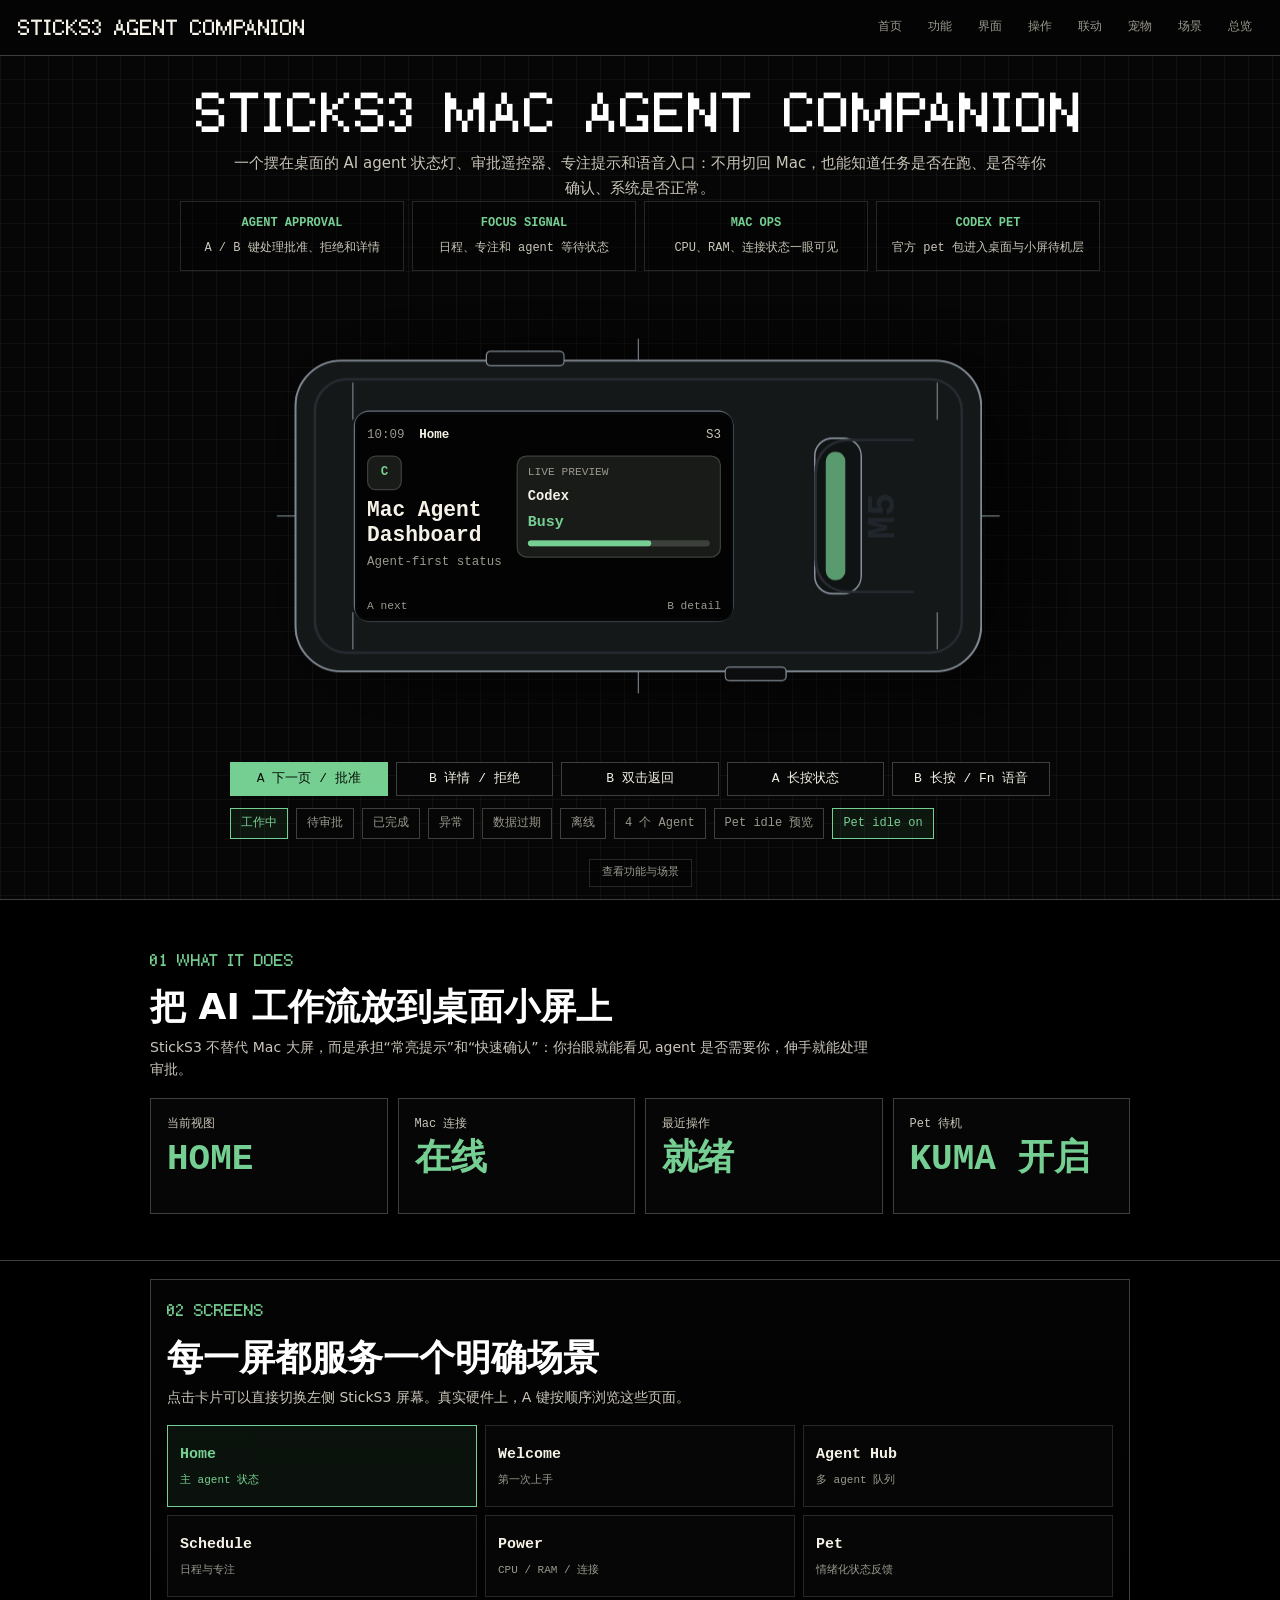
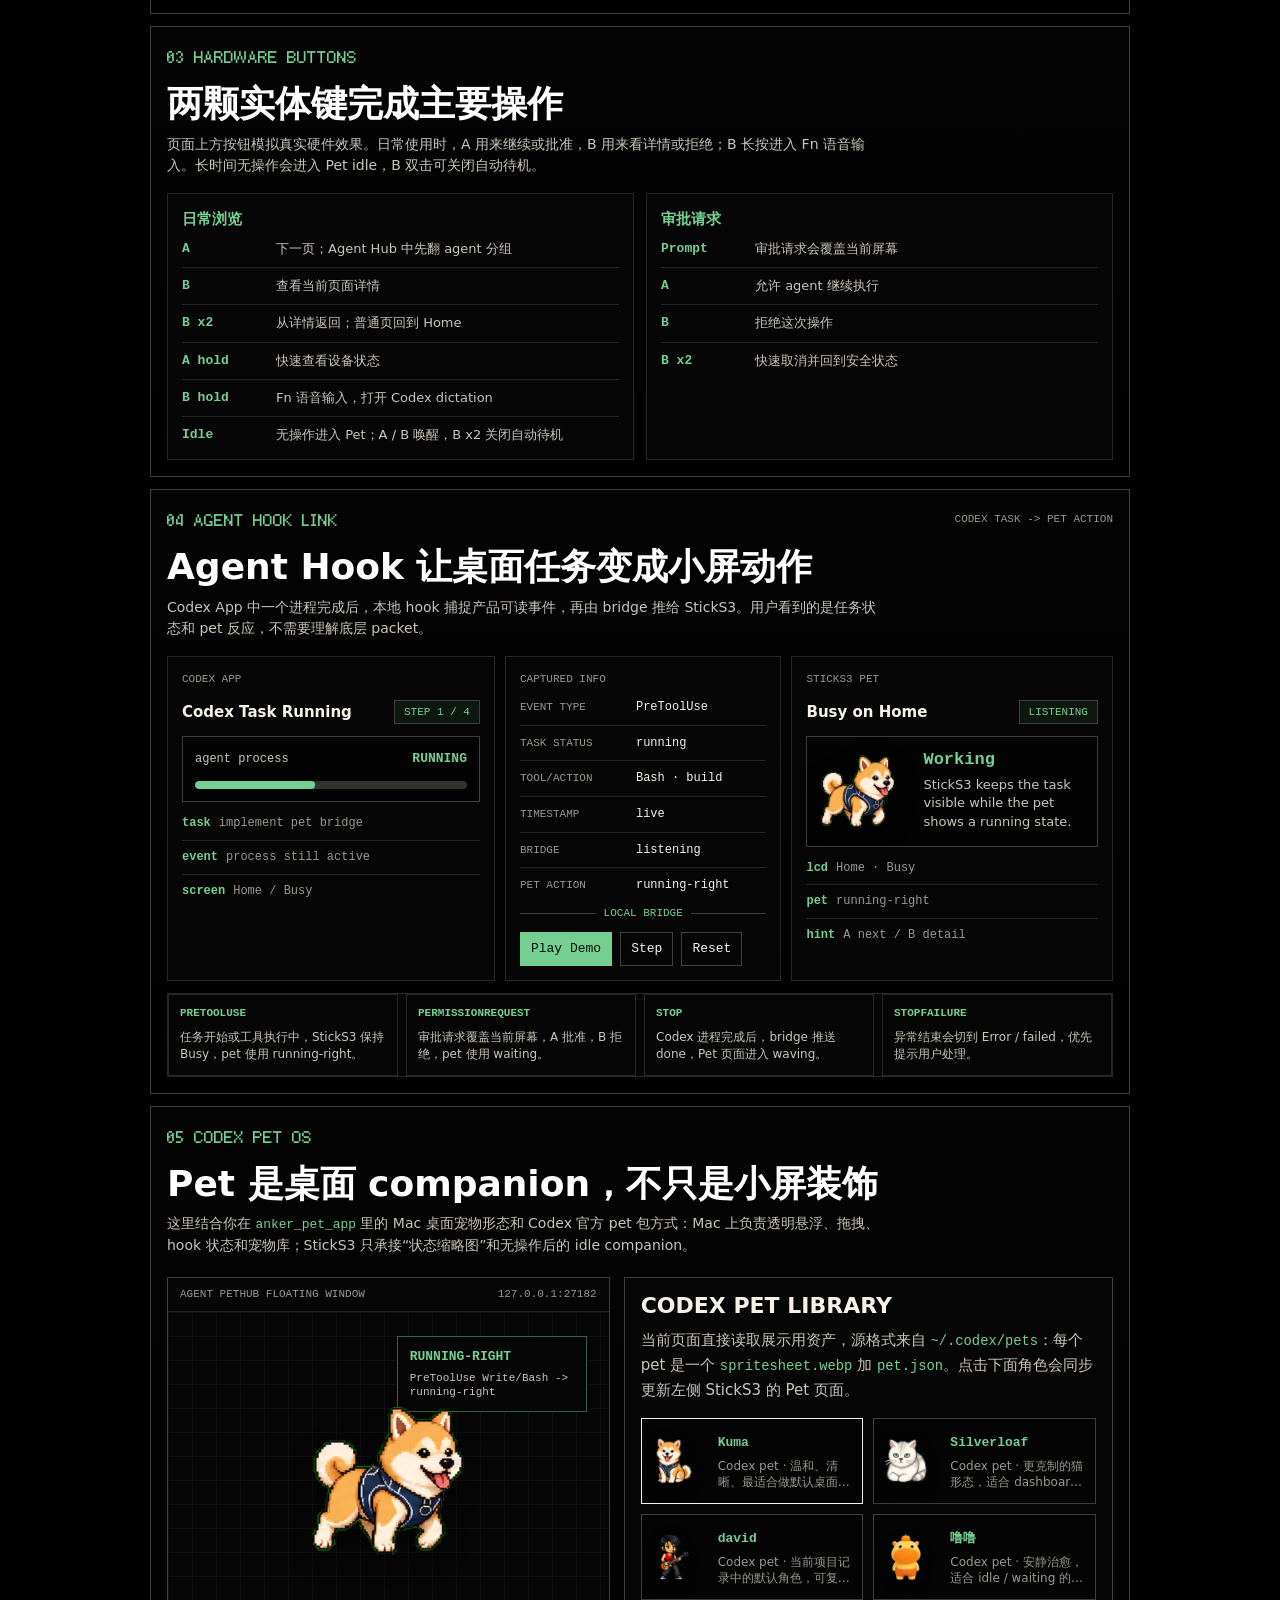
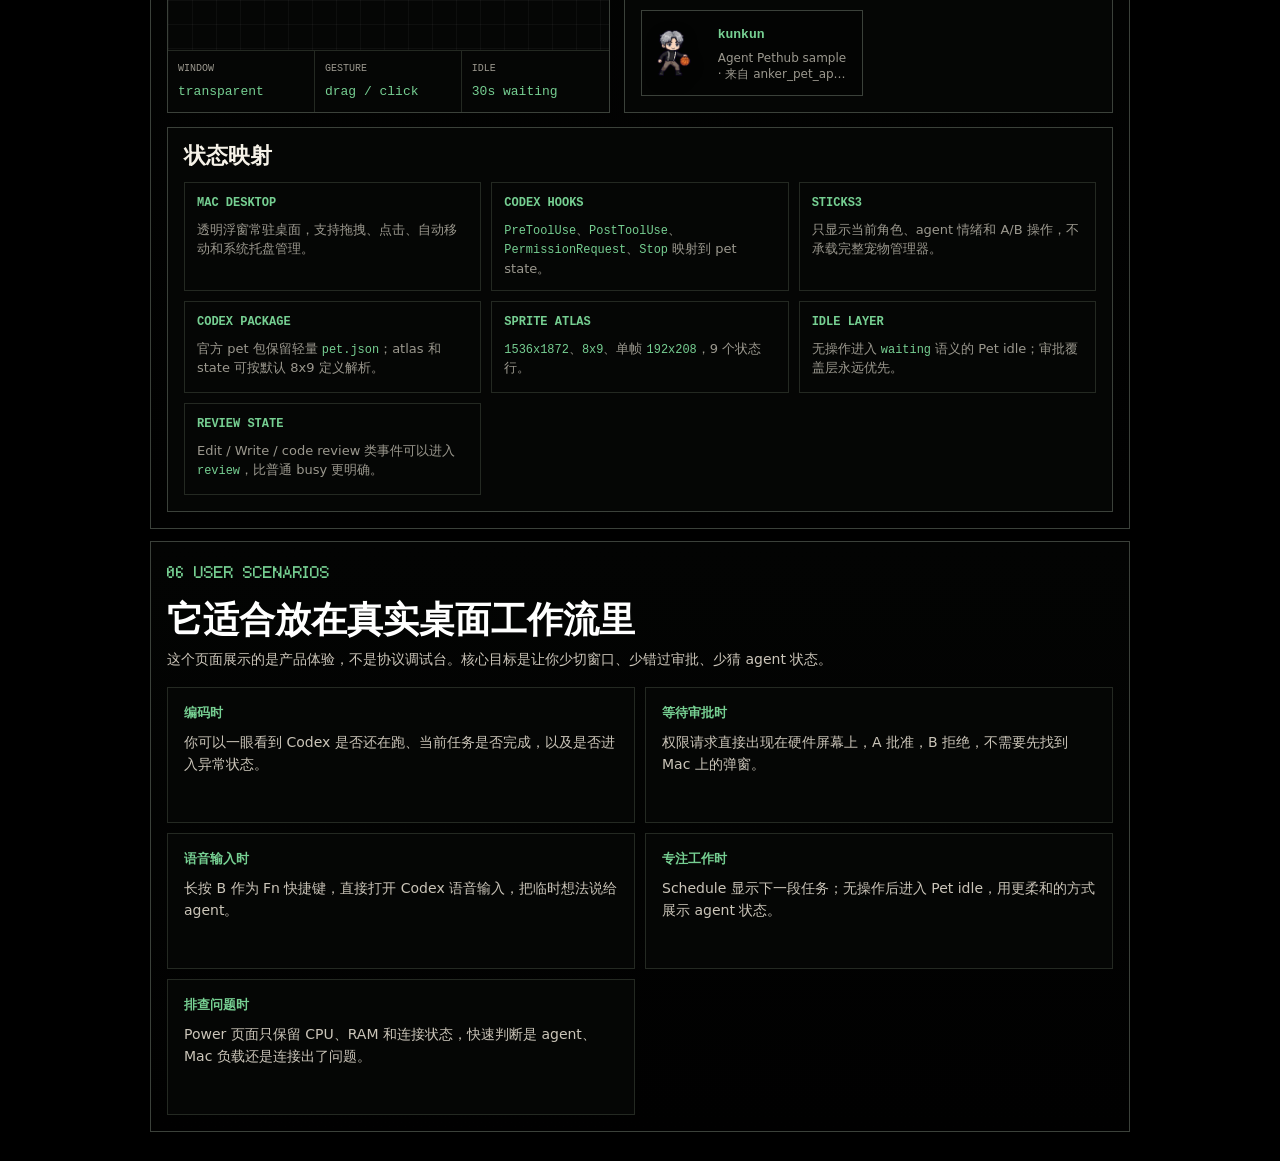
==== commit b47fb134: "Add agent hook pet demo" ====
--- a/docs/index.html
+++ b/docs/index.html
@@ -52,6 +52,7 @@
       --dock-left-width: clamp(250px, 22vw, 340px);
       --compact-dock-h: clamp(190px, 44vw, 270px);
       --dock-content-offset: calc(var(--dock-left-width) + 22px);
+      --dock-content-width: 1060px;
       --compact-safe-top: calc(var(--actual-topbar-h) + var(--compact-dock-h) + 18px);
       --lcd-design-w: 300px;
       --lcd-design-h: 164px;
@@ -1454,6 +1455,7 @@
     .panel {
       min-width: 0;
       overflow: hidden;
+      scroll-margin-top: calc(var(--actual-topbar-h) + 12px);
       border: 1px solid var(--line);
       background: linear-gradient(180deg, #030403, #010101);
       padding: 16px;
@@ -1692,6 +1694,271 @@
       color: var(--soft);
       font-size: 14px;
       line-height: 1.55;
+    }
+
+    .hook-demo {
+      display: grid;
+      gap: 12px;
+      margin-top: 14px;
+    }
+
+    .hook-stage {
+      display: grid;
+      grid-template-columns: minmax(0, 1.02fr) minmax(220px, .86fr) minmax(0, 1fr);
+      gap: 10px;
+      align-items: stretch;
+    }
+
+    .hook-column,
+    .hook-fields,
+    .hook-mapping {
+      min-width: 0;
+      border: 1px solid var(--line-soft);
+      background: #050605;
+    }
+
+    .hook-column {
+      min-height: 252px;
+      padding: 14px;
+      display: grid;
+      gap: 12px;
+      align-content: start;
+    }
+
+    .hook-kicker {
+      color: var(--muted);
+      font-family: var(--mono);
+      font-size: 11px;
+      text-transform: uppercase;
+    }
+
+    .hook-title-row {
+      display: flex;
+      align-items: center;
+      justify-content: space-between;
+      gap: 10px;
+    }
+
+    .hook-title-row h3 {
+      margin: 0;
+      color: var(--ink);
+      text-transform: none;
+    }
+
+    .hook-badge {
+      display: inline-flex;
+      align-items: center;
+      justify-content: center;
+      min-height: 24px;
+      padding: 0 9px;
+      border: 1px solid var(--line);
+      color: var(--green);
+      background: rgba(118, 207, 146, .08);
+      font-family: var(--mono);
+      font-size: 11px;
+      text-transform: uppercase;
+      white-space: nowrap;
+    }
+
+    .hook-process {
+      border: 1px solid var(--line);
+      padding: 12px;
+      background: #020302;
+    }
+
+    .hook-process-line {
+      display: flex;
+      align-items: center;
+      justify-content: space-between;
+      gap: 10px;
+      color: var(--soft);
+      font-family: var(--mono);
+      font-size: 12px;
+    }
+
+    .hook-process-line b {
+      color: var(--green);
+      font-size: 13px;
+      text-transform: uppercase;
+    }
+
+    .hook-progress {
+      height: 8px;
+      margin-top: 12px;
+      overflow: hidden;
+      border-radius: 999px;
+      background: #30362e;
+    }
+
+    .hook-progress i {
+      display: block;
+      width: var(--hook-progress, 44%);
+      height: 100%;
+      border-radius: inherit;
+      background: var(--green);
+      transition: width .32s ease;
+    }
+
+    .hook-terminal {
+      display: grid;
+      gap: 7px;
+      color: var(--muted);
+      font-family: var(--mono);
+      font-size: 12px;
+    }
+
+    .hook-terminal span {
+      display: flex;
+      gap: 8px;
+      min-width: 0;
+      border-top: 1px solid var(--line-soft);
+      padding-top: 7px;
+    }
+
+    .hook-terminal span:first-child {
+      border-top: 0;
+      padding-top: 0;
+    }
+
+    .hook-terminal b {
+      flex: 0 0 auto;
+      color: var(--green);
+    }
+
+    .hook-terminal em {
+      min-width: 0;
+      overflow: hidden;
+      font-style: normal;
+      white-space: nowrap;
+      text-overflow: ellipsis;
+    }
+
+    .hook-fields {
+      min-height: 252px;
+      padding: 14px;
+      display: grid;
+      align-content: start;
+      gap: 10px;
+    }
+
+    .hook-field-grid {
+      display: grid;
+      gap: 8px;
+      margin: 0;
+    }
+
+    .hook-field-grid div {
+      display: grid;
+      grid-template-columns: 106px minmax(0, 1fr);
+      gap: 10px;
+      align-items: baseline;
+      border-top: 1px solid var(--line-soft);
+      padding-top: 8px;
+    }
+
+    .hook-field-grid div:first-child {
+      border-top: 0;
+      padding-top: 0;
+    }
+
+    .hook-field-grid dt {
+      color: var(--muted);
+      font-family: var(--mono);
+      font-size: 11px;
+      text-transform: uppercase;
+    }
+
+    .hook-field-grid dd {
+      min-width: 0;
+      margin: 0;
+      overflow: hidden;
+      color: var(--ink);
+      font-family: var(--mono);
+      font-size: 12px;
+      white-space: nowrap;
+      text-overflow: ellipsis;
+    }
+
+    .hook-arrow {
+      display: grid;
+      grid-template-columns: 1fr auto 1fr;
+      gap: 8px;
+      align-items: center;
+      color: var(--green);
+      font-family: var(--mono);
+      font-size: 11px;
+      text-transform: uppercase;
+    }
+
+    .hook-arrow::before,
+    .hook-arrow::after {
+      content: "";
+      height: 1px;
+      background: var(--line);
+    }
+
+    .hook-pet-stage {
+      display: grid;
+      grid-template-columns: 92px minmax(0, 1fr);
+      gap: 12px;
+      align-items: center;
+      border: 1px solid var(--line);
+      padding: 12px;
+      background: #020302;
+    }
+
+    .hook-pet-stage .pet-sprite-window {
+      width: 78px;
+    }
+
+    .hook-pet-copy {
+      min-width: 0;
+    }
+
+    .hook-pet-copy strong {
+      display: block;
+      color: var(--green);
+      font-family: var(--mono);
+      font-size: 17px;
+      line-height: 1.1;
+    }
+
+    .hook-pet-copy span {
+      display: block;
+      margin-top: 6px;
+      color: var(--soft);
+      font-size: 13px;
+      line-height: 1.45;
+    }
+
+    .hook-controls {
+      display: flex;
+      flex-wrap: wrap;
+      gap: 8px;
+    }
+
+    .hook-map-grid {
+      display: grid;
+      grid-template-columns: repeat(4, minmax(0, 1fr));
+      gap: 8px;
+    }
+
+    .hook-map-grid span {
+      min-height: 74px;
+      padding: 11px;
+      border: 1px solid var(--line-soft);
+      color: var(--soft);
+      font-size: 12px;
+      line-height: 1.45;
+    }
+
+    .hook-map-grid b {
+      display: block;
+      margin-bottom: 7px;
+      color: var(--green);
+      font-family: var(--mono);
+      font-size: 11px;
+      text-transform: uppercase;
     }
 
     .timeline {
@@ -1744,6 +2011,12 @@
       height: 100%;
     }
 
+    body.is-docked .device-model,
+    body.is-docked .device-model-core,
+    body.is-docked .lcd {
+      transition: none;
+    }
+
     body.dock-wide {
       --lcd-design-w: 166px;
       --lcd-design-h: 300px;
@@ -1765,10 +2038,10 @@
     }
 
     body.is-docked.dock-wide .lcd {
-      left: 20.48%;
-      top: 12.44%;
-      width: 59.05%;
-      height: 49.78%;
+      left: 23.43%;
+      top: 14.93%;
+      width: 53.15%;
+      height: 44.80%;
       border-radius: 6.2% / 3.6%;
     }
 
@@ -1781,7 +2054,7 @@
 
     body.is-docked.dock-wide .status-inner,
     body.is-docked.dock-wide .doc-inner {
-      width: min(1060px, 100%);
+      width: min(var(--dock-content-width), 100%);
       margin-left: 0;
       margin-right: auto;
     }
@@ -2141,6 +2414,10 @@
         padding: 12px;
       }
 
+      .panel {
+        scroll-margin-top: calc(var(--compact-safe-top) + 12px);
+      }
+
       .nav {
         width: 100%;
         overflow-x: auto;
@@ -2157,6 +2434,8 @@
       .control-grid,
       .logic-grid,
       .scenario-grid,
+      .hook-stage,
+      .hook-map-grid,
       .pet-os-grid,
       .pet-contract-grid {
         grid-template-columns: 1fr;
@@ -2185,7 +2464,8 @@
       }
 
       .timeline-row,
-      .logic-card li {
+      .logic-card li,
+      .hook-field-grid div {
         grid-template-columns: 1fr;
       }
     }
@@ -2194,6 +2474,7 @@
       .device-status,
       .flow,
       .scenario-grid,
+      .hook-map-grid,
       .feature-strip,
       .pet-choice-grid {
         grid-template-columns: 1fr;
@@ -2221,7 +2502,7 @@
       <a href="#status">功能</a>
       <a href="#flow">界面</a>
       <a href="#buttons">操作</a>
-      <a href="#live">实时连接</a>
+      <a href="#live">联动</a>
       <a href="#pet-system">宠物</a>
       <a href="#scenarios">场景</a>
       <a href="sticks3-project-status-and-roadmap.html">总览</a>
@@ -2363,15 +2644,74 @@
         </article>
 
         <article class="panel" id="live">
-          <div class="panel-head"><span>04 Live Link</span></div>
-          <h2>Mac 状态实时同步到 StickS3</h2>
-          <div class="section-brief">Mac 本地 bridge 把 agent 状态、审批请求、CPU、RAM、日程和连接状态同步到设备。用户看到的是在线、过期、离线和异常，不需要理解内部连接细节。</div>
-          <div class="scenario-grid">
-            <div class="scenario-card"><b>Agent 状态</b><span>Busy、Done、Need you、Error 会直接反映到 Home、Agent Hub 和 Pet。</span></div>
-            <div class="scenario-card"><b>审批请求</b><span>权限请求会覆盖当前屏幕，硬件按键立即变成允许和拒绝。</span></div>
-            <div class="scenario-card"><b>Mac 负载</b><span>Power 页面只展示 CPU、RAM 和连接状态，避免小屏塞满指标。</span></div>
-            <div class="scenario-card"><b>语音入口</b><span>B 长按作为 Fn 键，打开 Mac 上的 Codex 语音输入。</span></div>
-            <div class="scenario-card"><b>Pet 资源</b><span>宠物资源来自 <code>~/.codex/pets</code> 的 Codex pet 包，待机层只展示状态，不打断审批。</span></div>
+          <div class="panel-head"><span>04 Agent Hook Link</span><small>Codex task -> pet action</small></div>
+          <h2>Agent Hook 让桌面任务变成小屏动作</h2>
+          <div class="section-brief">Codex App 中一个进程完成后，本地 hook 捕捉产品可读事件，再由 bridge 推给 StickS3。用户看到的是任务状态和 pet 反应，不需要理解底层 packet。</div>
+          <div class="hook-demo" aria-label="Agent Hook 联动演示">
+            <div class="hook-stage">
+              <div class="hook-column">
+                <div class="hook-kicker">Codex App</div>
+                <div class="hook-title-row">
+                  <h3 id="hookTitle">Codex Task Running</h3>
+                  <span class="hook-badge" id="hookStageBadge">Step 1 / 4</span>
+                </div>
+                <div class="hook-process" style="--hook-progress:44%">
+                  <div class="hook-process-line"><span>agent process</span><b id="hookTaskState">running</b></div>
+                  <div class="hook-progress"><i id="hookProgressBar"></i></div>
+                </div>
+                <div class="hook-terminal" aria-label="Codex task stream">
+                  <span><b>task</b><em id="hookTaskLine">implement pet bridge</em></span>
+                  <span><b>event</b><em id="hookEventLine">waiting for hook</em></span>
+                  <span><b>screen</b><em id="hookScreenLine">Home / Busy</em></span>
+                </div>
+              </div>
+
+              <div class="hook-fields">
+                <div class="hook-kicker">Captured info</div>
+                <dl class="hook-field-grid">
+                  <div><dt>event type</dt><dd id="hookEventType">PreToolUse</dd></div>
+                  <div><dt>task status</dt><dd id="hookStatus">running</dd></div>
+                  <div><dt>tool/action</dt><dd id="hookAction">Bash · build</dd></div>
+                  <div><dt>timestamp</dt><dd id="hookAge">live</dd></div>
+                  <div><dt>bridge</dt><dd id="hookBridge">listening</dd></div>
+                  <div><dt>pet action</dt><dd id="hookPetAction">running-right</dd></div>
+                </dl>
+                <div class="hook-arrow"><span>local bridge</span></div>
+                <div class="hook-controls" aria-label="Agent Hook 演示控制">
+                  <button class="control-button primary" type="button" id="hookPlay">Play Demo</button>
+                  <button class="control-button" type="button" id="hookStep">Step</button>
+                  <button class="control-button" type="button" id="hookReset">Reset</button>
+                </div>
+              </div>
+
+              <div class="hook-column">
+                <div class="hook-kicker">StickS3 Pet</div>
+                <div class="hook-title-row">
+                  <h3 id="hookPetTitle">Busy on Home</h3>
+                  <span class="hook-badge" id="hookBridgeBadge">online</span>
+                </div>
+                <div class="hook-pet-stage">
+                  <div id="hookPetSprite"></div>
+                  <div class="hook-pet-copy">
+                    <strong id="hookPetMood">Working</strong>
+                    <span id="hookPetCopy">StickS3 keeps the task visible while the pet shows a running state.</span>
+                  </div>
+                </div>
+                <div class="hook-terminal" aria-label="StickS3 action stream">
+                  <span><b>lcd</b><em id="hookLcdLine">Home · Busy</em></span>
+                  <span><b>pet</b><em id="hookPetLine">running-right</em></span>
+                  <span><b>hint</b><em id="hookHintLine">A next / B detail</em></span>
+                </div>
+              </div>
+            </div>
+            <div class="hook-mapping">
+              <div class="hook-map-grid">
+                <span><b>PreToolUse</b>任务开始或工具执行中，StickS3 保持 Busy，pet 使用 running-right。</span>
+                <span><b>PermissionRequest</b>审批请求覆盖当前屏幕，A 批准，B 拒绝，pet 使用 waiting。</span>
+                <span><b>Stop</b>Codex 进程完成后，bridge 推送 done，Pet 页面进入 waving。</span>
+                <span><b>StopFailure</b>异常结束会切到 Error / failed，优先提示用户处理。</span>
+              </div>
+            </div>
           </div>
         </article>
 
@@ -2448,11 +2788,13 @@
     let dockCurrentRect = null;
     let dockTargetRect = null;
     let dockAnimationFrame = 0;
+    let hookDemoTimer = 0;
     const state = {
       page: 0,
       detail: false,
       voice: false,
       screenPortrait: false,
+      hookStep: 0,
       idlePetEnabled: true,
       idlePetActive: false,
       idlePetMs: 45000,
@@ -2481,6 +2823,121 @@
       { name: "Claude", state: "idle", task: "review notes", progress: 22 },
       { name: "Cursor", state: "editing", task: "sync UI copy", progress: 51 },
       { name: "Local", state: "completed", task: "build passed", progress: 100 }
+    ];
+
+    const hookDemoSteps = [
+      {
+        title: "Codex Task Running",
+        badge: "Step 1 / 4",
+        taskState: "running",
+        progress: 44,
+        taskLine: "implement pet bridge",
+        eventLine: "process still active",
+        screenLine: "Home / Busy",
+        eventType: "PreToolUse",
+        status: "running",
+        action: "Bash · build",
+        age: "live",
+        bridge: "listening",
+        petAction: "running-right",
+        petMood: "Working",
+        petTitle: "Busy on Home",
+        petCopy: "StickS3 keeps the task visible while the pet shows a running state.",
+        lcdLine: "Home · Busy",
+        petLine: "running-right",
+        hintLine: "A next / B detail",
+        scenario: "busy",
+        page: 0,
+        log: "hook running",
+        usageAgeSec: 2,
+        cpu: 34,
+        ram: 62,
+        petState: "running-right"
+      },
+      {
+        title: "Hook Captured",
+        badge: "Step 2 / 4",
+        taskState: "done",
+        progress: 100,
+        taskLine: "codex process completed",
+        eventLine: "Stop captured locally",
+        screenLine: "Home / Busy until bridge",
+        eventType: "Stop",
+        status: "done",
+        action: "Codex process",
+        age: "0.1s",
+        bridge: "queued",
+        petAction: "waiting",
+        petMood: "Queued",
+        petTitle: "Hook is ready",
+        petCopy: "The page shows the captured fields before they become a device update.",
+        lcdLine: "Home · Busy",
+        petLine: "waiting",
+        hintLine: "captured, not delivered",
+        scenario: "busy",
+        page: 0,
+        log: "hook captured",
+        usageAgeSec: 1,
+        cpu: 30,
+        ram: 58,
+        petState: "waiting"
+      },
+      {
+        title: "Bridge Sent",
+        badge: "Step 3 / 4",
+        taskState: "done",
+        progress: 100,
+        taskLine: "done event sent to StickS3",
+        eventLine: "bridge packet delivered",
+        screenLine: "Home / Done",
+        eventType: "Stop",
+        status: "done",
+        action: "Bridge publish",
+        age: "0.4s",
+        bridge: "online",
+        petAction: "waving queued",
+        petMood: "Done",
+        petTitle: "Done on Home",
+        petCopy: "The device now receives fresh state and can update the visible screen.",
+        lcdLine: "Home · Done",
+        petLine: "waving queued",
+        hintLine: "A next / B detail",
+        scenario: "done",
+        page: 0,
+        log: "hook bridge",
+        usageAgeSec: 0,
+        cpu: 18,
+        ram: 52,
+        petState: "waving"
+      },
+      {
+        title: "Pet Reacts",
+        badge: "Step 4 / 4",
+        taskState: "done",
+        progress: 100,
+        taskLine: "completion mapped to pet",
+        eventLine: "pet state applied",
+        screenLine: "Pet / Done",
+        eventType: "Stop",
+        status: "done",
+        action: "Pet state map",
+        age: "0.7s",
+        bridge: "delivered",
+        petAction: "waving",
+        petMood: "Done",
+        petTitle: "Pet waving",
+        petCopy: "StickS3 switches to the pet view so completion becomes a small physical reaction.",
+        lcdLine: "Pet · Done",
+        petLine: "waving",
+        hintLine: "A next / B detail",
+        scenario: "done",
+        page: 5,
+        log: "hook pet",
+        usageAgeSec: 0,
+        cpu: 18,
+        ram: 52,
+        petState: "waving"
+      }
     ];
 
     const schedule = {
@@ -2614,6 +3071,85 @@
       `;
     }
 
+    function activeHookStep() {
+      return hookDemoSteps[state.hookStep] || hookDemoSteps[0];
+    }
+
+    function restartPetAnimation(renderState = petRenderState()) {
+      staticPetSprites.delete(`${state.petId}:${renderState}`);
+    }
+
+    function stopHookDemoTimer() {
+      if (!hookDemoTimer) return;
+      window.clearInterval(hookDemoTimer);
+      hookDemoTimer = 0;
+      renderHookDemo();
+    }
+
+    function applyHookStepToSimulator(index, render = true) {
+      const nextIndex = ((index % hookDemoSteps.length) + hookDemoSteps.length) % hookDemoSteps.length;
+      const step = hookDemoSteps[nextIndex];
+      state.hookStep = nextIndex;
+      state.page = step.page;
+      state.detail = false;
+      state.voice = false;
+      state.prompt = null;
+      state.pendingApprovals = 0;
+      state.idlePetActive = false;
+      state.scenario = step.scenario;
+      state.connected = true;
+      state.usageStale = false;
+      state.bridgeState = "ok";
+      state.usageSource = "agent-hook";
+      state.usageAgeSec = step.usageAgeSec;
+      state.cpu = step.cpu;
+      state.ram = step.ram;
+      state.log = step.log;
+      restartPetAnimation(step.petState);
+      if (render) renderScreen();
+    }
+
+    function renderHookDemo() {
+      const root = document.querySelector(".hook-demo");
+      if (!root) return;
+      const step = activeHookStep();
+      const setText = (selector, value) => {
+        const node = document.querySelector(selector);
+        if (node) node.textContent = value;
+      };
+      setText("#hookTitle", step.title);
+      setText("#hookStageBadge", step.badge);
+      setText("#hookTaskState", step.taskState);
+      setText("#hookTaskLine", step.taskLine);
+      setText("#hookEventLine", step.eventLine);
+      setText("#hookScreenLine", step.screenLine);
+      setText("#hookEventType", step.eventType);
+      setText("#hookStatus", step.status);
+      setText("#hookAction", step.action);
+      setText("#hookAge", step.age);
+      setText("#hookBridge", step.bridge);
+      setText("#hookPetAction", step.petAction);
+      setText("#hookPetTitle", step.petTitle);
+      setText("#hookBridgeBadge", step.bridge);
+      setText("#hookPetMood", step.petMood);
+      setText("#hookPetCopy", step.petCopy);
+      setText("#hookLcdLine", step.lcdLine);
+      setText("#hookPetLine", step.petLine);
+      setText("#hookHintLine", step.hintLine);
+      const process = document.querySelector(".hook-process");
+      if (process) process.style.setProperty("--hook-progress", `${step.progress}%`);
+      const sprite = document.querySelector("#hookPetSprite");
+      if (sprite) sprite.innerHTML = petSprite("is-demo", state.petId, step.petState);
+      const play = document.querySelector("#hookPlay");
+      if (play) {
+        play.textContent = hookDemoTimer ? "Playing" : "Play Demo";
+        play.classList.toggle("primary", !hookDemoTimer);
+      }
+      root.querySelectorAll("[data-hook-step]").forEach((node) => {
+        node.classList.toggle("is-active", Number(node.dataset.hookStep) === state.hookStep);
+      });
+    }
+
     function markPetSpriteStatic(sprite) {
       const key = sprite?.dataset.petSpriteKey;
       if (!key) return;
@@ -2685,6 +3221,10 @@
         "pet idle": "Pet 待机",
         "pet off": "Pet 关闭",
         "pet on": "Pet 开启",
+        "hook running": "Hook 演示",
+        "hook captured": "捕捉完成",
+        "hook bridge": "Bridge 推送",
+        "hook pet": "Pet 响应",
         wake: "已唤醒",
         Home: "Home",
         Welcome: "Welcome",
@@ -3260,6 +3800,7 @@
       document.querySelector("#statusAction").textContent = actionLabel(state.log);
       document.querySelector("#statusPet").textContent = `${activePet().displayName} ${state.idlePetEnabled ? (state.idlePetActive ? "待机" : "开启") : "关闭"}`;
       updatePetIdleButton();
+      renderHookDemo();
       renderPetSystem();
       armPetStaticTimers();
     }
@@ -3287,6 +3828,7 @@
         petChoices.dataset.ready = "true";
         petChoices.querySelectorAll("[data-pet]").forEach((button) => {
           button.addEventListener("click", () => {
+            stopHookDemoTimer();
             state.petId = button.dataset.pet;
             state.page = 5;
             state.detail = false;
@@ -3329,6 +3871,7 @@
     }
 
     function handleA() {
+      stopHookDemoTimer();
       if (state.idlePetActive) {
         wakeIdlePet(false);
         return;
@@ -3361,6 +3904,7 @@
     }
 
     function handleB() {
+      stopHookDemoTimer();
       if (state.idlePetActive) {
         wakeIdlePet(false);
         return;
@@ -3383,6 +3927,7 @@
     }
 
     function handleBDouble() {
+      stopHookDemoTimer();
       if (state.idlePetActive) {
         wakeIdlePet(true);
         return;
@@ -3407,6 +3952,7 @@
     }
 
     function handleALong() {
+      stopHookDemoTimer();
       if (state.idlePetActive) {
         wakeIdlePet(false);
         return;
@@ -3417,6 +3963,7 @@
     }
 
     function handleBLong() {
+      stopHookDemoTimer();
       if (state.idlePetActive) {
         wakeIdlePet(false);
         return;
@@ -3431,11 +3978,13 @@
     }
 
     function setScenario(name) {
+      stopHookDemoTimer();
       markInteraction();
       state.scenario = name;
       state.connected = name !== "offline";
       state.usageStale = name === "stale";
       state.usageAgeSec = name === "stale" ? 981 : (name === "offline" ? 0 : 2);
+      state.usageSource = "rollout";
       state.bridgeState = name === "offline" ? "offline" : "ok";
       state.pendingApprovals = name === "approval" ? 1 : 0;
       state.idlePetActive = false;
@@ -3460,6 +4009,36 @@
       renderScreen();
     }
 
+    function playHookDemo() {
+      markInteraction();
+      stopHookDemoTimer();
+      applyHookStepToSimulator(0);
+      hookDemoTimer = window.setInterval(() => {
+        const next = state.hookStep + 1;
+        if (next >= hookDemoSteps.length) {
+          stopHookDemoTimer();
+          return;
+        }
+        applyHookStepToSimulator(next);
+        if (next === hookDemoSteps.length - 1) {
+          stopHookDemoTimer();
+        }
+      }, 1250);
+      renderHookDemo();
+    }
+
+    function stepHookDemo() {
+      markInteraction();
+      stopHookDemoTimer();
+      applyHookStepToSimulator(state.hookStep + 1);
+    }
+
+    function resetHookDemo() {
+      markInteraction();
+      stopHookDemoTimer();
+      applyHookStepToSimulator(0);
+    }
+
     const lcd = document.querySelector(".lcd");
     const lcdInner = document.querySelector(".lcd-inner");
 
@@ -3527,11 +4106,19 @@
         const maxByHeight = Math.max(190, (viewportHeight - topbarHeight - 28) * (420 / 900));
         const width = Math.min(clamp(viewportHeight * .31, 220, 314), maxByHeight);
         const height = width * (900 / 420);
+        const gap = clamp(viewportWidth * .022, 24, 36);
+        const sideMargin = 24;
+        const availableContent = Math.max(520, viewportWidth - width - gap - sideMargin * 2);
+        const contentWidth = Math.min(1160, availableContent);
+        const groupWidth = width + gap + contentWidth;
+        const left = Math.max(sideMargin, (viewportWidth - groupWidth) / 2);
         return {
-          left: 12,
+          left,
           top: Math.max(topbarHeight + 8, topbarHeight + (viewportHeight - topbarHeight - height) / 2),
           width,
-          height
+          height,
+          gap,
+          contentWidth
         };
       }
       const width = Math.min(viewportWidth * .92, 520);
@@ -3540,7 +4127,9 @@
         left: (viewportWidth - width) / 2,
         top: topbarHeight + 8,
         width,
-        height
+        height,
+        gap: 0,
+        contentWidth: viewportWidth
       };
     }
 
@@ -3612,7 +4201,7 @@
       const progress = smoothstep(progressRaw);
       const shouldDock = progressRaw > .01;
       const wide = wideDockQuery.matches;
-      const portraitDock = shouldDock && wide && progressRaw > .54;
+      const portraitDock = shouldDock && wide;
       const target = targetDockRect(wide, topbarHeight);
       const natural = rememberNaturalModelRect();
       const naturalViewport = natural ? {
@@ -3621,13 +4210,20 @@
         width: natural.width,
         height: natural.height
       } : target;
+      const fromRect = portraitDock ? {
+        left: naturalViewport.left + naturalViewport.width / 2 - target.width / 2,
+        top: naturalViewport.top + naturalViewport.height / 2 - target.height / 2,
+        width: target.width,
+        height: target.height
+      } : naturalViewport;
       const rect = {
-        left: lerp(naturalViewport.left, target.left, progress),
-        top: lerp(naturalViewport.top, target.top, progress),
-        width: lerp(naturalViewport.width, target.width, progress),
-        height: lerp(naturalViewport.height, target.height, progress)
+        left: lerp(fromRect.left, target.left, progress),
+        top: lerp(fromRect.top, target.top, progress),
+        width: lerp(fromRect.width, target.width, progress),
+        height: lerp(fromRect.height, target.height, progress)
       };
-      document.documentElement.style.setProperty("--dock-content-offset", `${(target.left + target.width + 22).toFixed(2)}px`);
+      document.documentElement.style.setProperty("--dock-content-offset", `${(target.left + target.width + target.gap).toFixed(2)}px`);
+      document.documentElement.style.setProperty("--dock-content-width", `${target.contentWidth.toFixed(2)}px`);
       document.documentElement.style.setProperty("--compact-safe-top", `${(target.top + target.height + 24).toFixed(2)}px`);
       body.classList.toggle("is-docked", shouldDock);
       body.classList.toggle("dock-wide", portraitDock);
@@ -3658,12 +4254,16 @@
     document.querySelector("#btnBDouble").addEventListener("click", handleBDouble);
     document.querySelector("#btnALong").addEventListener("click", handleALong);
     document.querySelector("#btnBLong").addEventListener("click", handleBLong);
+    document.querySelector("#hookPlay").addEventListener("click", playHookDemo);
+    document.querySelector("#hookStep").addEventListener("click", stepHookDemo);
+    document.querySelector("#hookReset").addEventListener("click", resetHookDemo);
     document.addEventListener("animationend", (event) => {
       if (!(event.target instanceof HTMLImageElement)) return;
       const sprite = event.target.closest(".pet-sprite-window");
       markPetSpriteStatic(sprite);
     });
     document.querySelector("#toggleAgents").addEventListener("click", () => {
+      stopHookDemoTimer();
       markInteraction();
       state.agentCount = state.agentCount === 4 ? 1 : 4;
       state.agentPage = 0;
@@ -3672,6 +4272,7 @@
       renderScreen();
     });
     document.querySelector("#previewPetIdle").addEventListener("click", () => {
+      stopHookDemoTimer();
       state.idlePetEnabled = true;
       state.idlePetActive = true;
       state.voice = false;
@@ -3682,6 +4283,7 @@
       renderScreen();
     });
     document.querySelector("#togglePetIdle").addEventListener("click", () => {
+      stopHookDemoTimer();
       state.idlePetEnabled = !state.idlePetEnabled;
       state.idlePetActive = false;
       state.log = state.idlePetEnabled ? "pet on" : "pet off";
@@ -3693,6 +4295,7 @@
     });
     document.querySelectorAll("[data-page]").forEach((button) => {
       button.addEventListener("click", () => {
+        stopHookDemoTimer();
         markInteraction();
         state.page = Number(button.dataset.page);
         state.detail = false;
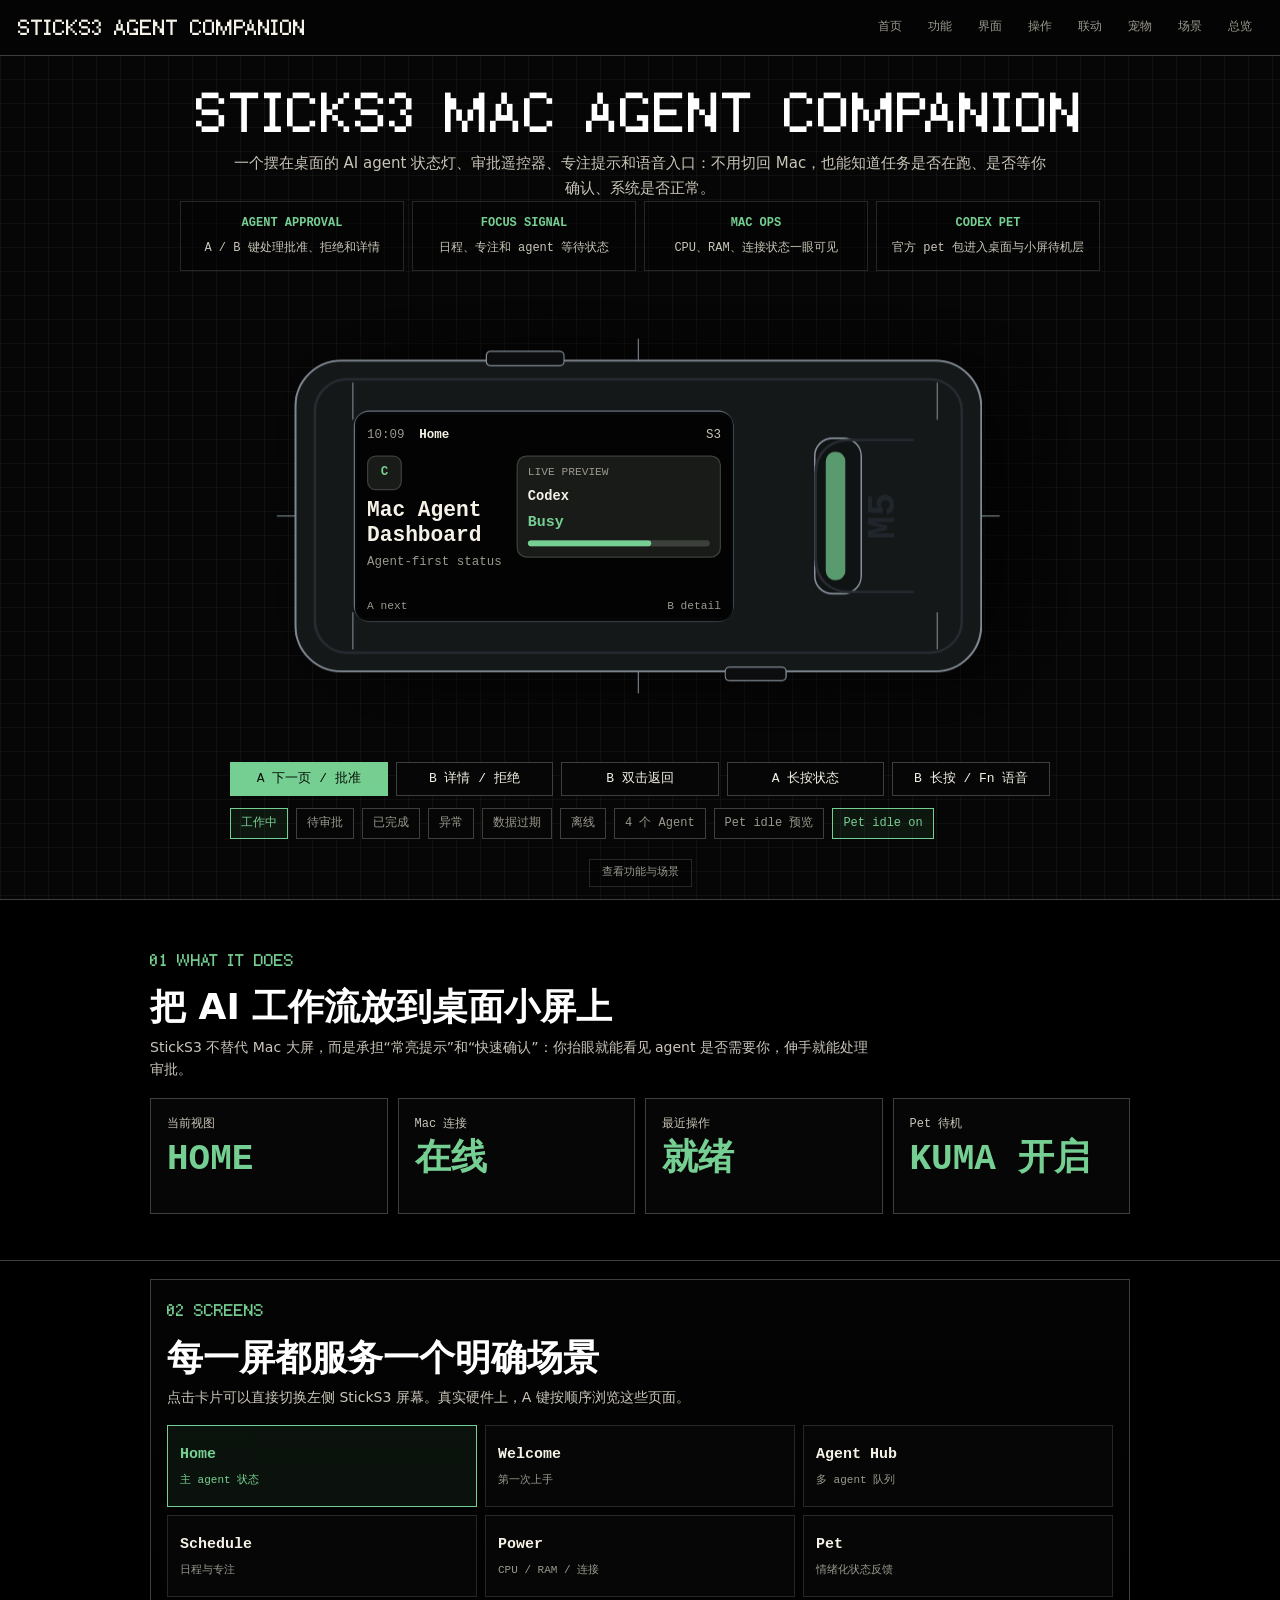
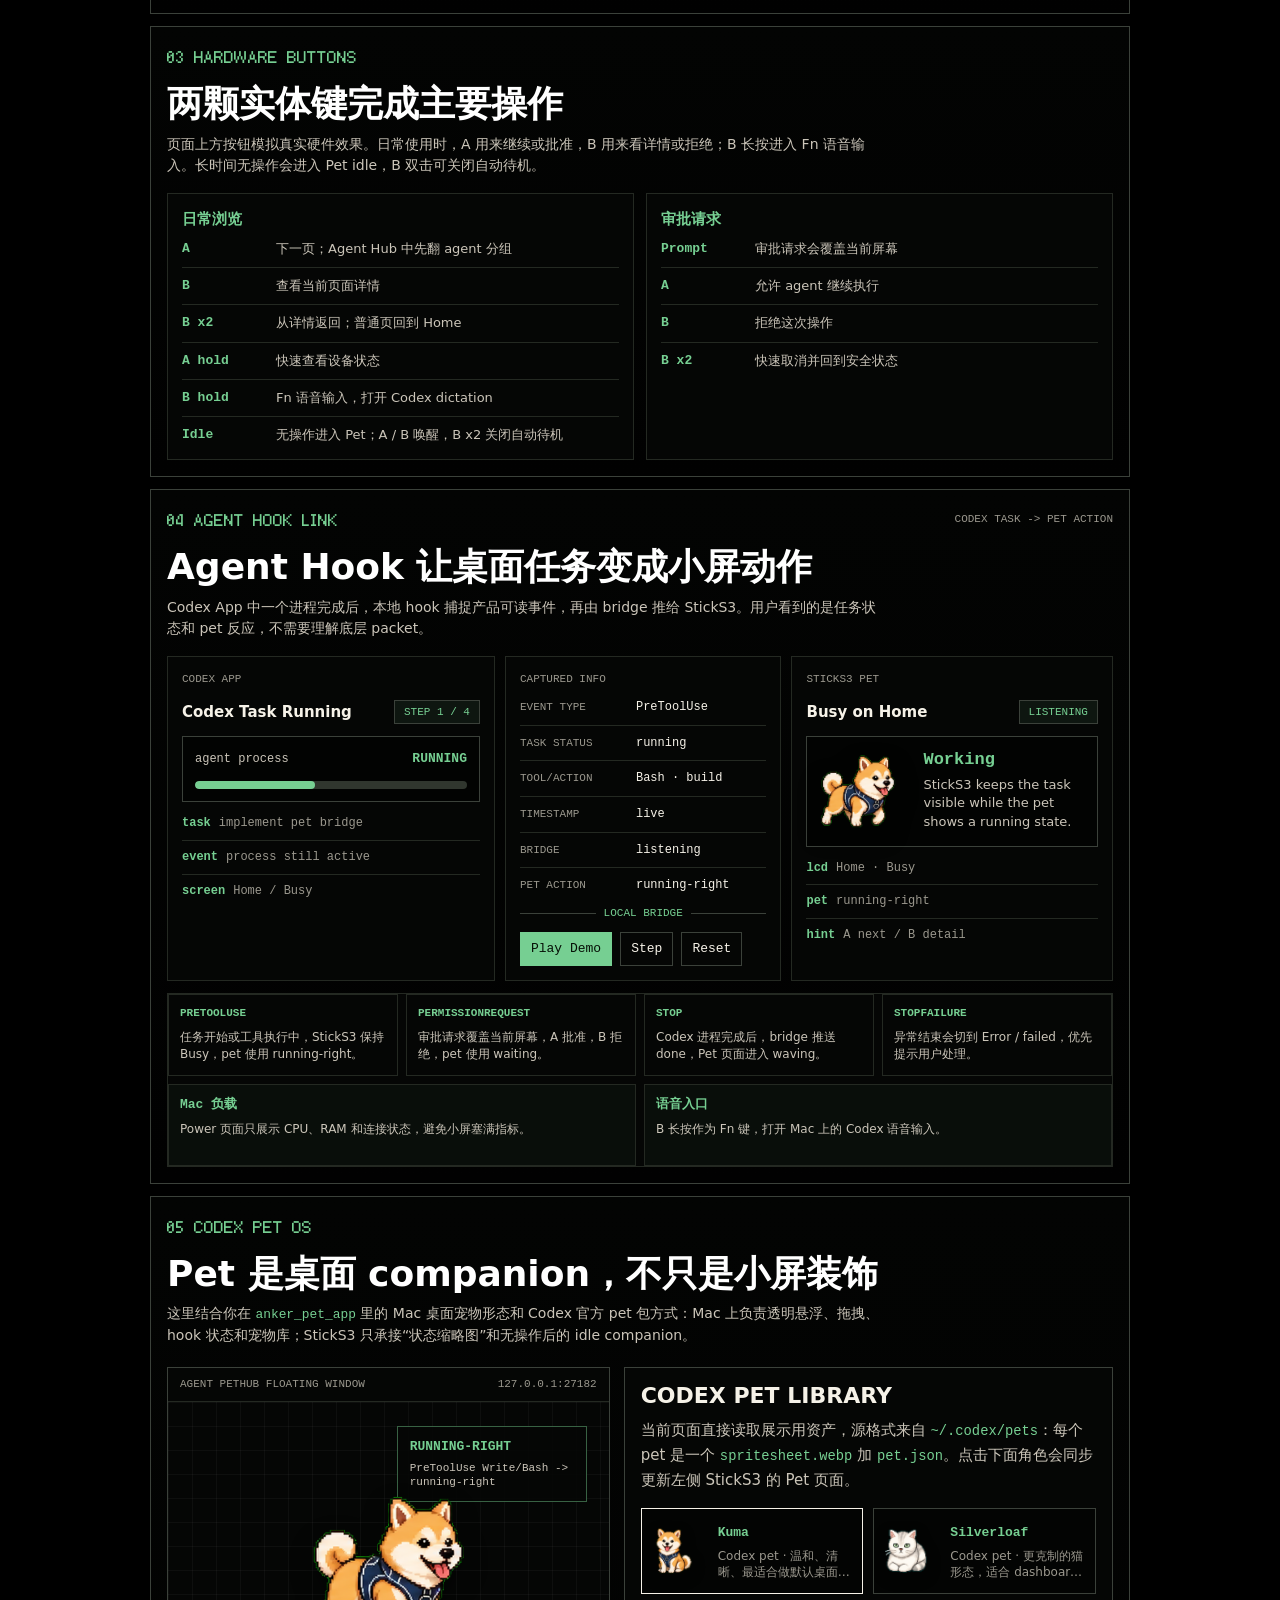
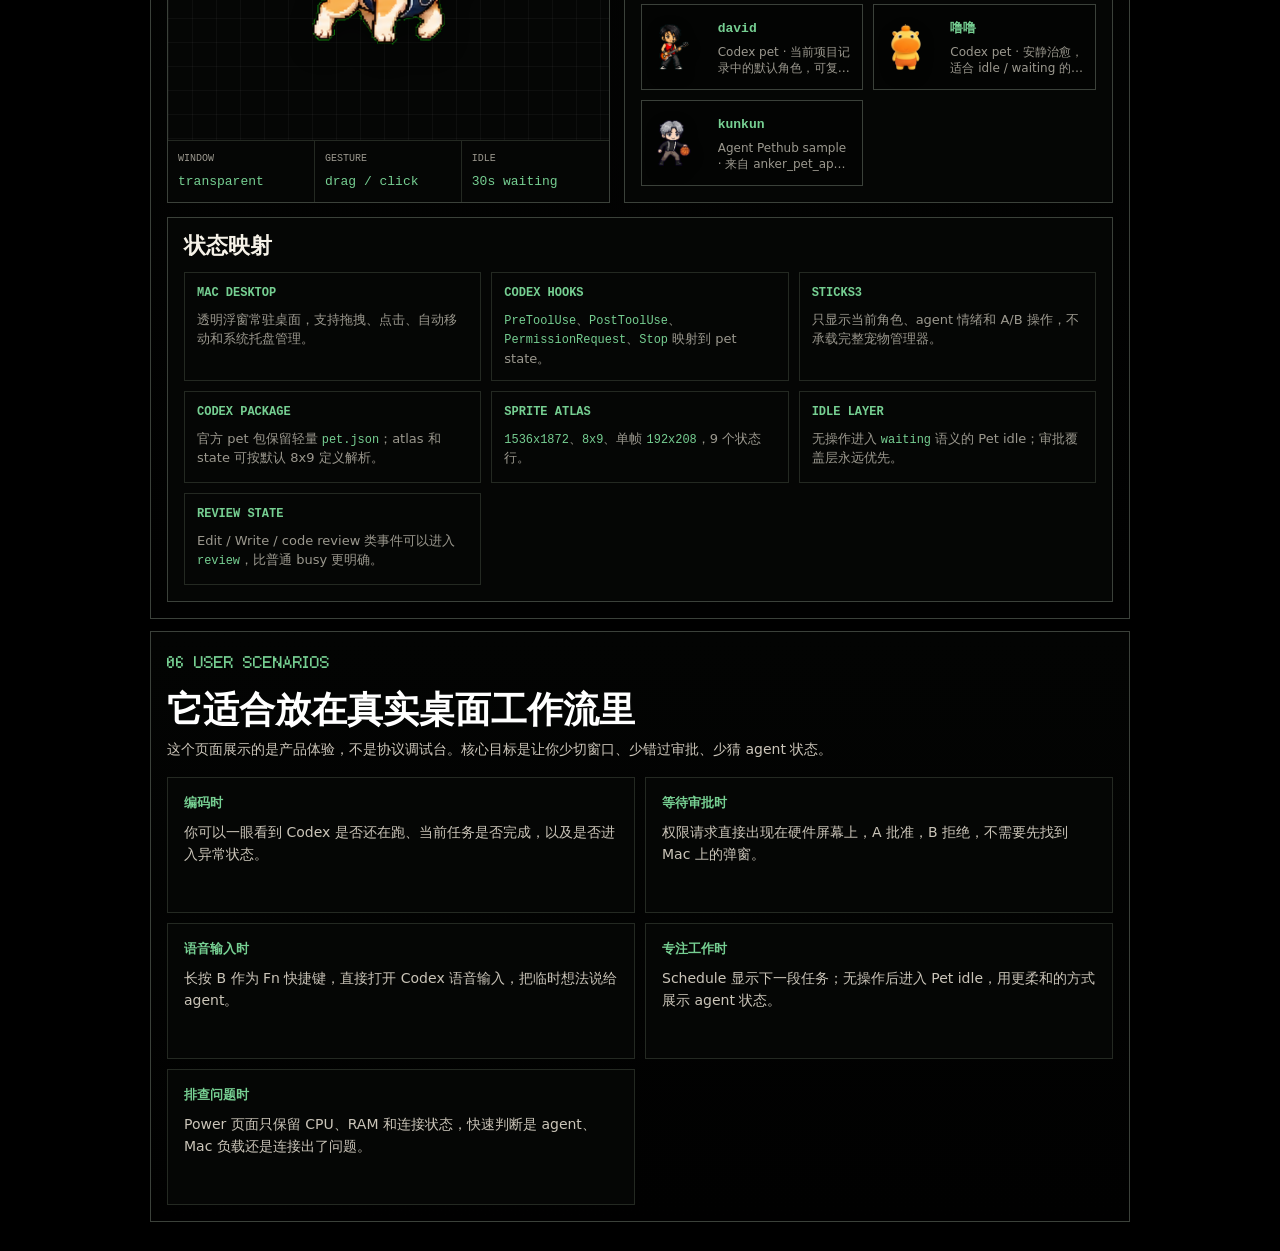
==== commit 1cef9e2e: "Restore live signal cards" ====
--- a/docs/index.html
+++ b/docs/index.html
@@ -1943,7 +1943,15 @@
       gap: 8px;
     }
 
-    .hook-map-grid span {
+    .hook-support-grid {
+      display: grid;
+      grid-template-columns: repeat(2, minmax(0, 1fr));
+      gap: 8px;
+      margin-top: 8px;
+    }
+
+    .hook-map-grid span,
+    .hook-support-grid span {
       min-height: 74px;
       padding: 11px;
       border: 1px solid var(--line-soft);
@@ -1952,13 +1960,24 @@
       line-height: 1.45;
     }
 
-    .hook-map-grid b {
+    .hook-support-grid span {
+      min-height: 82px;
+      background: rgba(118, 207, 146, .035);
+    }
+
+    .hook-map-grid b,
+    .hook-support-grid b {
       display: block;
       margin-bottom: 7px;
       color: var(--green);
       font-family: var(--mono);
       font-size: 11px;
       text-transform: uppercase;
+    }
+
+    .hook-support-grid b {
+      font-size: 13px;
+      text-transform: none;
     }
 
     .timeline {
@@ -2436,6 +2455,7 @@
       .scenario-grid,
       .hook-stage,
       .hook-map-grid,
+      .hook-support-grid,
       .pet-os-grid,
       .pet-contract-grid {
         grid-template-columns: 1fr;
@@ -2475,6 +2495,7 @@
       .flow,
       .scenario-grid,
       .hook-map-grid,
+      .hook-support-grid,
       .feature-strip,
       .pet-choice-grid {
         grid-template-columns: 1fr;
@@ -2710,6 +2731,10 @@
                 <span><b>PermissionRequest</b>审批请求覆盖当前屏幕，A 批准，B 拒绝，pet 使用 waiting。</span>
                 <span><b>Stop</b>Codex 进程完成后，bridge 推送 done，Pet 页面进入 waving。</span>
                 <span><b>StopFailure</b>异常结束会切到 Error / failed，优先提示用户处理。</span>
+              </div>
+              <div class="hook-support-grid" aria-label="Live companion signals">
+                <span><b>Mac 负载</b>Power 页面只展示 CPU、RAM 和连接状态，避免小屏塞满指标。</span>
+                <span><b>语音入口</b>B 长按作为 Fn 键，打开 Mac 上的 Codex 语音输入。</span>
               </div>
             </div>
           </div>
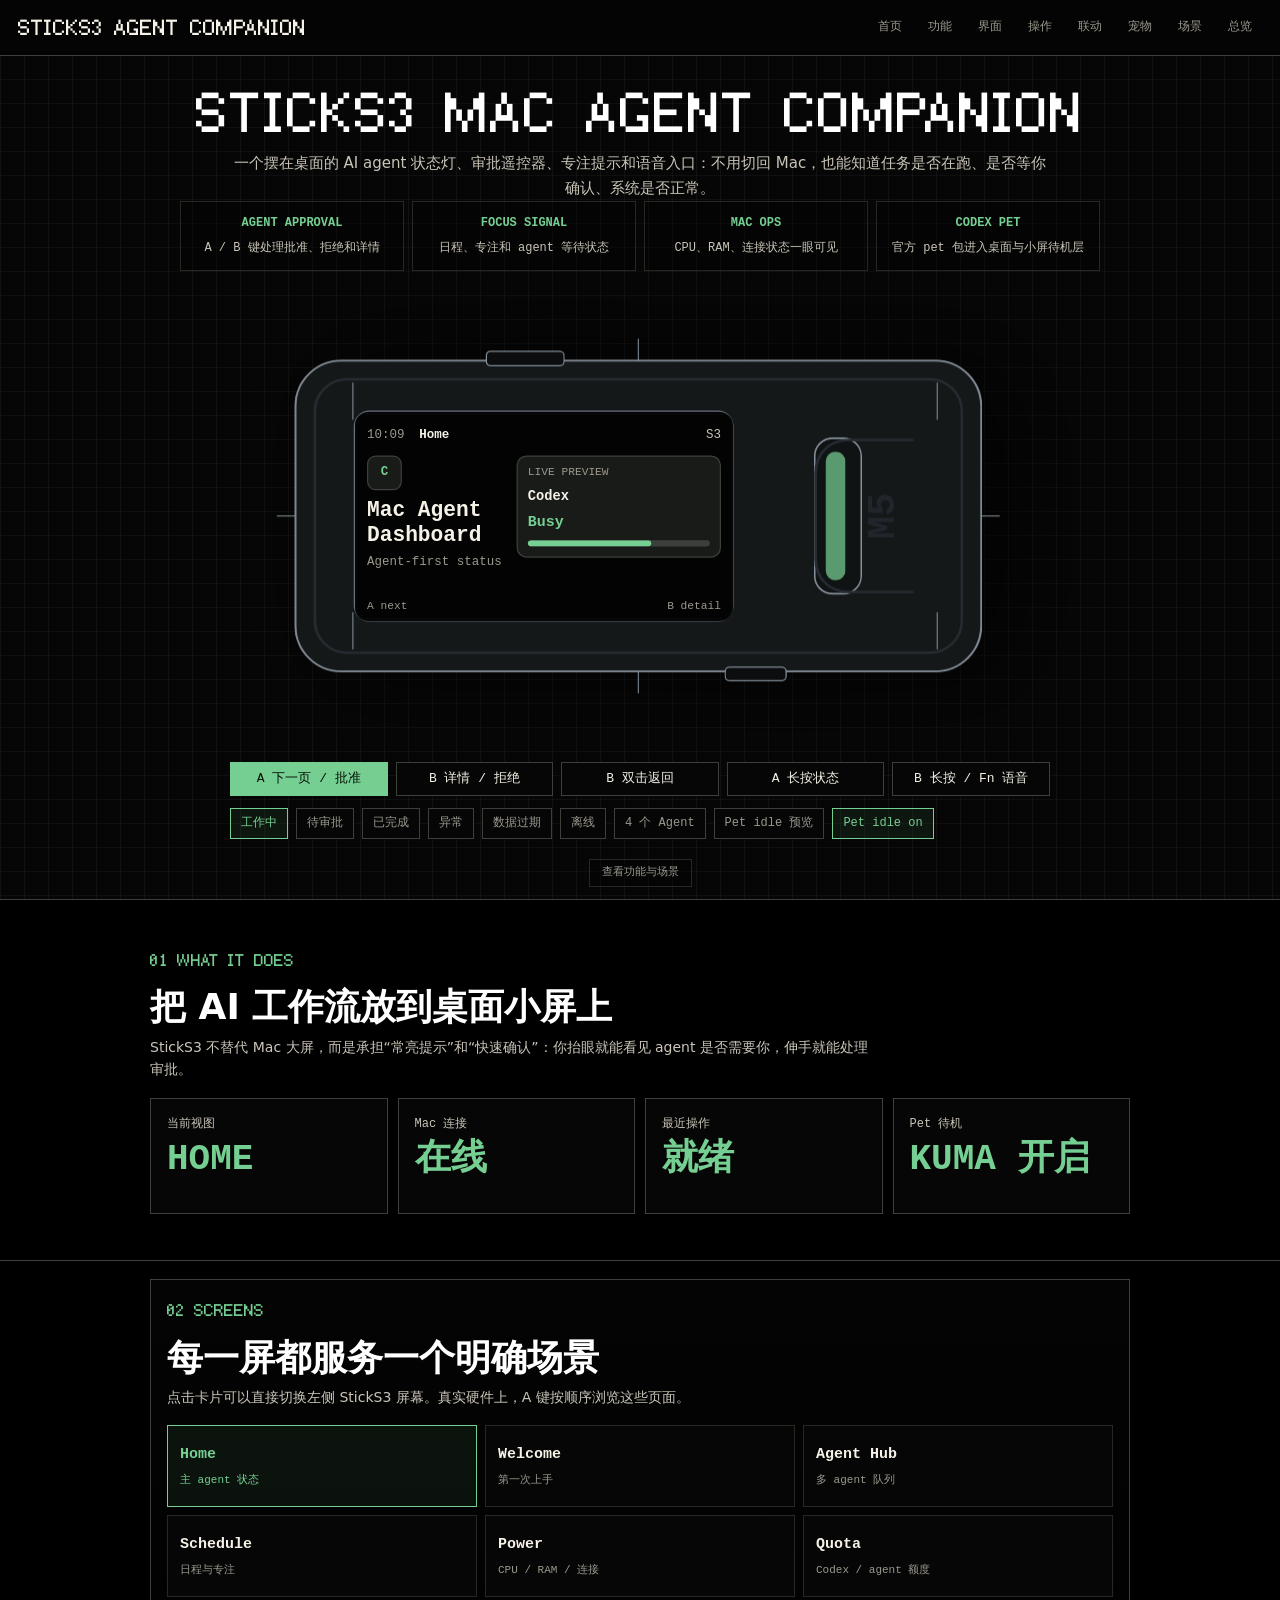
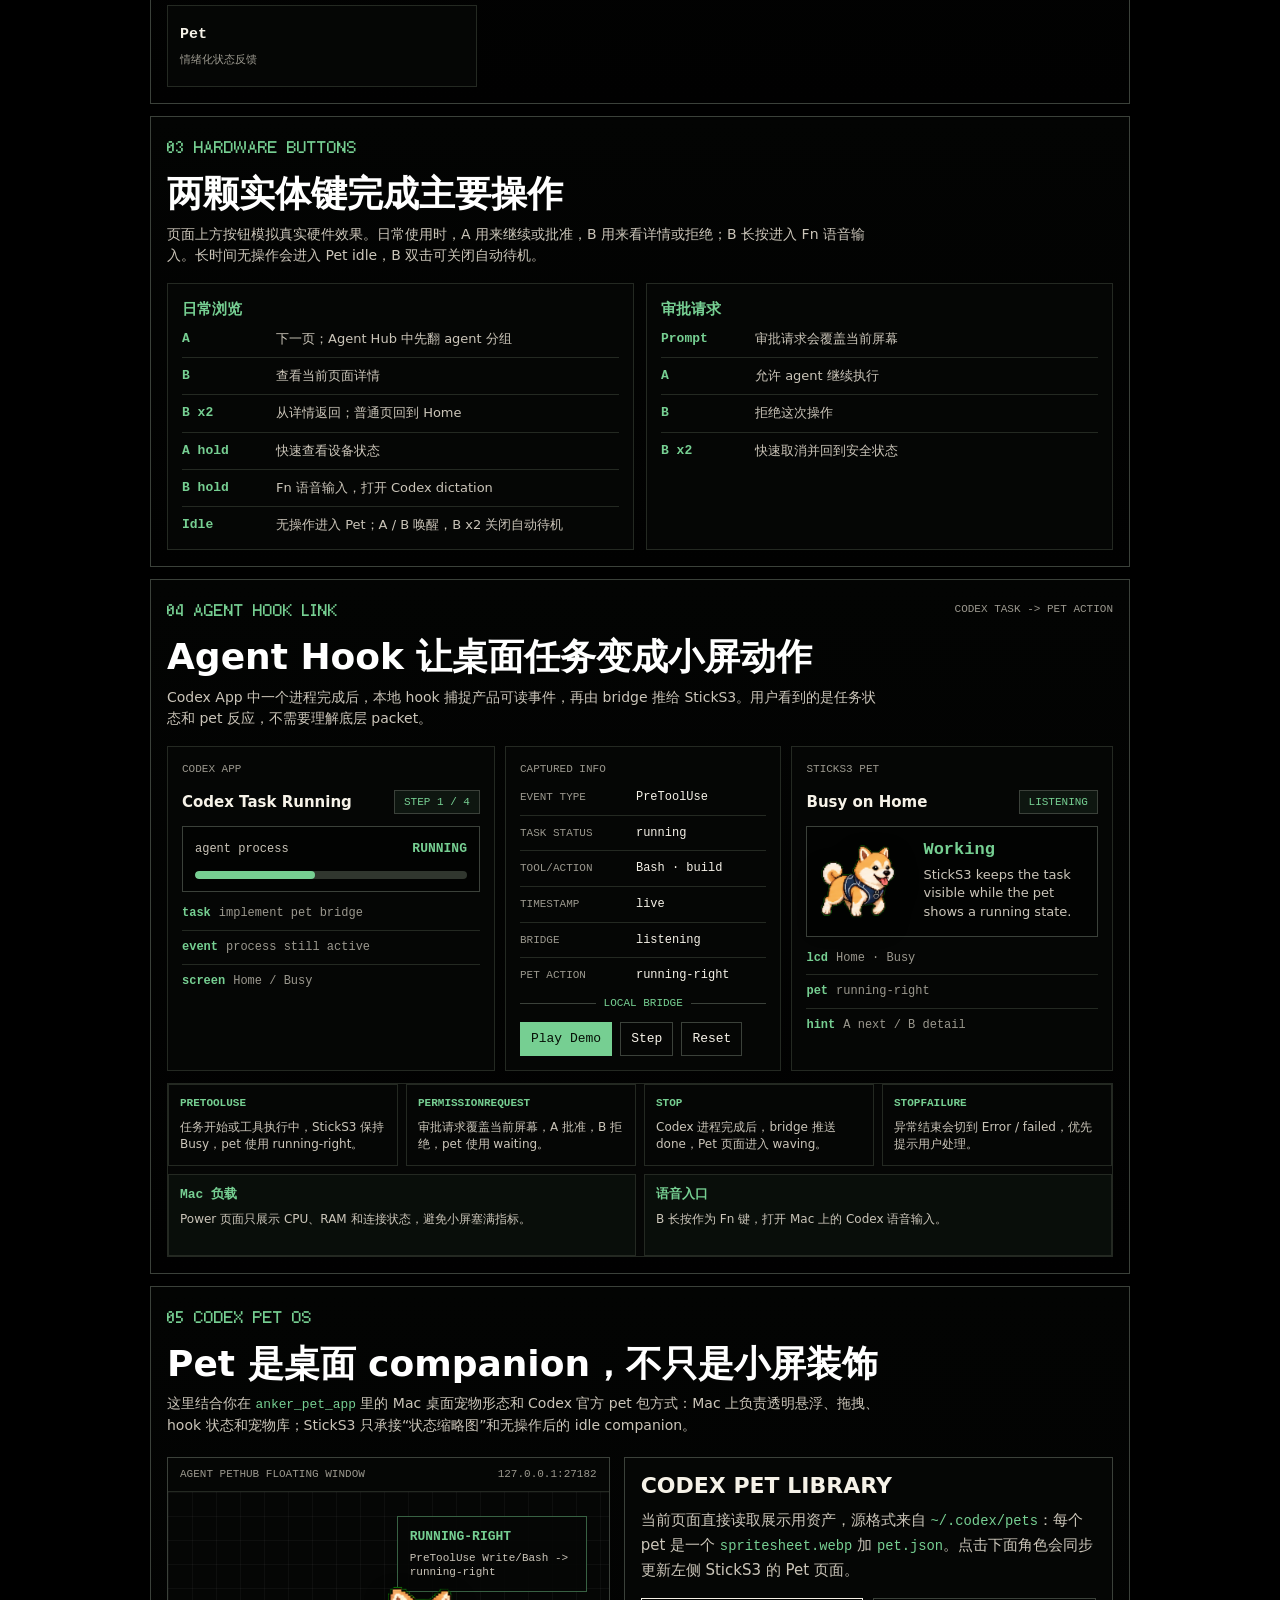
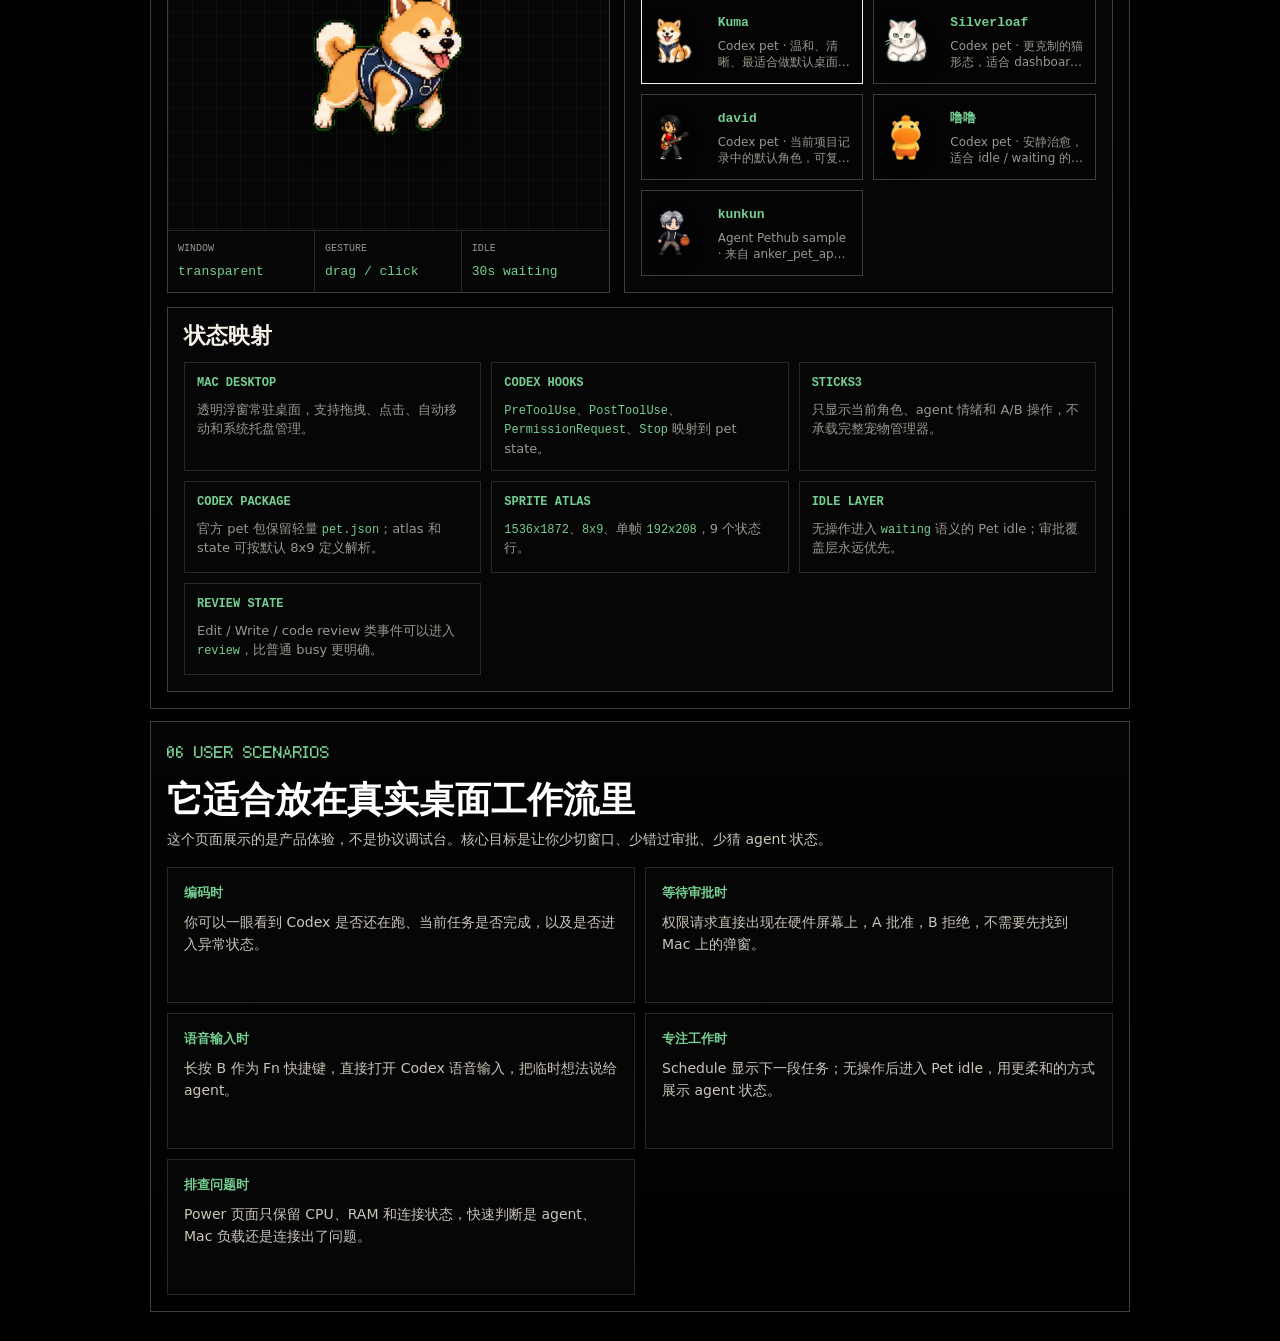
==== commit 10d05bc5: "Add agent quota screen" ====
--- a/docs/index.html
+++ b/docs/index.html
@@ -810,6 +810,112 @@
       padding: 6px 7px;
     }
 
+    .quota-grid {
+      display: grid;
+      grid-template-columns: 112px minmax(0, 1fr);
+      gap: 8px;
+      padding-top: 7px;
+    }
+
+    .quota-hero,
+    .quota-list,
+    .quota-detail-card {
+      overflow: hidden;
+      padding: 8px;
+    }
+
+    .quota-hero,
+    .quota-list {
+      height: 82px;
+    }
+
+    .quota-agent {
+      margin-top: 5px;
+      color: var(--ink);
+      font-size: 16px;
+      font-weight: 900;
+      line-height: 1;
+    }
+
+    .quota-pair {
+      display: grid;
+      grid-template-columns: repeat(2, minmax(0, 1fr));
+      gap: 6px;
+      margin-top: 9px;
+    }
+
+    .quota-pill {
+      min-width: 0;
+    }
+
+    .quota-pill b {
+      display: block;
+      color: var(--green);
+      font-size: 13px;
+      line-height: 1;
+    }
+
+    .quota-pill span {
+      display: block;
+      margin-top: 3px;
+      overflow: hidden;
+      color: var(--muted);
+      font-size: 8px;
+      white-space: nowrap;
+      text-overflow: ellipsis;
+    }
+
+    .quota-meter {
+      height: 5px;
+      margin-top: 4px;
+      overflow: hidden;
+      border-radius: 99px;
+      background: #30362e;
+    }
+
+    .quota-meter i {
+      display: block;
+      width: var(--value, 50%);
+      height: 100%;
+      border-radius: inherit;
+      background: var(--green);
+    }
+
+    .quota-row {
+      display: grid;
+      grid-template-columns: minmax(0, 1fr) 42px 42px;
+      gap: 7px;
+      align-items: baseline;
+      border-top: 1px solid var(--line-soft);
+      padding: 5px 0;
+      color: var(--muted);
+      font-size: 8px;
+    }
+
+    .quota-row:first-of-type {
+      border-top: 0;
+      padding-top: 0;
+    }
+
+    .quota-row b,
+    .quota-row strong {
+      overflow: hidden;
+      color: var(--ink);
+      white-space: nowrap;
+      text-overflow: ellipsis;
+    }
+
+    .quota-row strong {
+      color: var(--green);
+      font-weight: 800;
+      text-align: right;
+    }
+
+    .quota-detail-card {
+      height: 108px;
+      margin-top: 6px;
+    }
+
     .bars {
       display: grid;
       grid-template-columns: repeat(24, 1fr);
@@ -2220,6 +2326,29 @@
       gap: 6px;
     }
 
+    .portrait-quota {
+      display: grid;
+      gap: 6px;
+    }
+
+    .portrait-quota .quota-hero,
+    .portrait-quota .quota-list,
+    .portrait-quota .quota-detail-card {
+      height: auto;
+      min-height: 58px;
+      padding: 7px;
+    }
+
+    .portrait-quota .quota-agent {
+      font-size: 18px;
+    }
+
+    .portrait-quota .quota-row {
+      grid-template-columns: minmax(0, 1fr) 38px 38px;
+      gap: 6px;
+      padding: 4px 0;
+    }
+
     .portrait-metric {
       min-height: 44px;
       padding: 7px;
@@ -2326,7 +2455,8 @@
 
     body.dock-wide .hub-one,
     body.dock-wide .hub-many,
-    body.dock-wide .power-grid {
+    body.dock-wide .power-grid,
+    body.dock-wide .quota-grid {
       grid-template-columns: 1fr;
     }
 
@@ -2368,6 +2498,15 @@
       height: 58px;
     }
 
+    body.dock-wide .quota-hero,
+    body.dock-wide .quota-list {
+      height: 96px;
+    }
+
+    body.dock-wide .quota-detail-card {
+      height: 204px;
+    }
+
     body.dock-wide .bars {
       height: 34px;
     }
@@ -2392,6 +2531,19 @@
       --lcd-design-h: 164px;
     }
 
+    body.is-docked.dock-compact::before {
+      content: "";
+      position: fixed;
+      left: 0;
+      right: 0;
+      top: var(--actual-topbar-h);
+      z-index: 17;
+      height: calc(var(--compact-safe-top) - var(--actual-topbar-h));
+      border-bottom: 1px solid var(--line);
+      background: #000;
+      pointer-events: none;
+    }
+
     body.is-docked.dock-compact .device-showcase {
       align-items: center;
     }
@@ -2410,7 +2562,7 @@
     }
 
     body.is-docked.dock-compact .doc-scroll {
-      padding-top: 18px;
+      padding-top: calc(var(--compact-safe-top) + 18px);
     }
 
     body.is-docked.dock-compact .panel:first-child {
@@ -2632,7 +2784,8 @@
             <button type="button" data-page="2"><b>Agent Hub</b><span>多 agent 队列</span></button>
             <button type="button" data-page="3"><b>Schedule</b><span>日程与专注</span></button>
             <button type="button" data-page="4"><b>Power</b><span>CPU / RAM / 连接</span></button>
-            <button type="button" data-page="5"><b>Pet</b><span>情绪化状态反馈</span></button>
+            <button type="button" data-page="5"><b>Quota</b><span>Codex / agent 额度</span></button>
+            <button type="button" data-page="6"><b>Pet</b><span>情绪化状态反馈</span></button>
           </div>
         </article>
 
@@ -2796,8 +2949,8 @@
   </main>
 
   <script>
-    const pages = ["Home", "Welcome", "Agent Hub", "Schedule", "Power", "Pet"];
-    const pageLabels = ["Home", "Welcome", "Agent Hub", "Schedule", "Power", "Pet"];
+    const pages = ["Home", "Welcome", "Agent Hub", "Schedule", "Power", "Quota", "Pet"];
+    const pageLabels = ["Home", "Welcome", "Agent Hub", "Schedule", "Power", "Quota", "Pet"];
     const scheduleLabels = ["Next", "Today", "Focus"];
     const body = document.body;
     const topbar = document.querySelector(".topbar");
@@ -2956,7 +3109,7 @@
         petLine: "waving",
         hintLine: "A next / B detail",
         scenario: "done",
-        page: 5,
+        page: 6,
         log: "hook pet",
         usageAgeSec: 0,
         cpu: 18,
@@ -3027,6 +3180,13 @@
 
     const history = [22, 25, 28, 31, 27, 33, 38, 44, 41, 36, 34, 39, 45, 52, 49, 43, 37, 35, 32, 34, 40, 46, 42, 34];
 
+    const quotaProfiles = [
+      { name: "Codex", fiveUsed: 28, sevenUsed: 41, label: "active agent" },
+      { name: "Claude", fiveUsed: 36, sevenUsed: 52, label: "review pool" },
+      { name: "Cursor", fiveUsed: 49, sevenUsed: 64, label: "editor pool" },
+      { name: "Local", fiveUsed: 8, sevenUsed: 18, label: "offline tools" }
+    ];
+
     function esc(value) {
       return String(value ?? "").replace(/[&<>"']/g, (ch) => ({
         "&": "&amp;",
@@ -3052,6 +3212,29 @@
 
     function pctRemaining(used) {
       return Math.max(0, Math.min(100, 100 - used));
+    }
+
+    function quotaAgents() {
+      return quotaProfiles.map((profile, index) => {
+        if (index === 0) {
+          return {
+            ...profile,
+            fiveUsed: state.primaryUsed,
+            sevenUsed: state.secondaryUsed
+          };
+        }
+        return { ...profile };
+      });
+    }
+
+    function quotaRow(profile) {
+      return `
+        <div class="quota-row">
+          <b>${esc(profile.name)}</b>
+          <strong>${pctRemaining(profile.fiveUsed)}%</strong>
+          <strong>${pctRemaining(profile.sevenUsed)}%</strong>
+        </div>
+      `;
     }
 
     function activePet() {
@@ -3256,6 +3439,7 @@
         "Agent Hub": "Agent Hub",
         Schedule: "Schedule",
         Power: "Power",
+        Quota: "Quota",
         Pet: "Pet"
       }[log] || String(log || "就绪");
     }
@@ -3622,6 +3806,50 @@
       `;
     }
 
+    function renderQuota(detail = false) {
+      const quota = quotaAgents();
+      const primary = quota[0];
+      const rows = quota.slice(detail ? 0 : 1).map(quotaRow).join("");
+      if (isPortraitScreen()) {
+        return `
+          ${header(detail ? "Detail" : "Quota", "Agents")}
+          <div class="portrait-body portrait-quota">
+            <div class="quota-hero screen-card">
+              <div class="small-label">Codex quota</div>
+              <div class="quota-agent">${esc(primary.name)}</div>
+              <div class="quota-pair">
+                <div class="quota-pill"><b>${pctRemaining(primary.fiveUsed)}%</b><span>5h left</span><div class="quota-meter" style="--value:${pctRemaining(primary.fiveUsed)}%"><i></i></div></div>
+                <div class="quota-pill"><b>${pctRemaining(primary.sevenUsed)}%</b><span>7d left</span><div class="quota-meter" style="--value:${pctRemaining(primary.sevenUsed)}%"><i></i></div></div>
+              </div>
+            </div>
+            <div class="quota-list screen-card">
+              <div class="small-label">Agent pools</div>
+              ${quota.map(quotaRow).join("")}
+            </div>
+          </div>
+          ${hint("A next", detail ? "B x2 back" : "B detail")}
+        `;
+      }
+      return `
+        ${header(detail ? "Detail" : "Quota", "Agents")}
+        <div class="quota-grid">
+          <div class="quota-hero screen-card">
+            <div class="small-label">Codex quota</div>
+            <div class="quota-agent">${esc(primary.name)}</div>
+            <div class="quota-pair">
+              <div class="quota-pill"><b>${pctRemaining(primary.fiveUsed)}%</b><span>5h left</span><div class="quota-meter" style="--value:${pctRemaining(primary.fiveUsed)}%"><i></i></div></div>
+              <div class="quota-pill"><b>${pctRemaining(primary.sevenUsed)}%</b><span>7d left</span><div class="quota-meter" style="--value:${pctRemaining(primary.sevenUsed)}%"><i></i></div></div>
+            </div>
+          </div>
+          <div class="${detail ? "quota-detail-card" : "quota-list"} screen-card">
+            <div class="small-label">Agent pools · 5h / 7d</div>
+            ${rows}
+          </div>
+        </div>
+        ${hint("A next", detail ? "B x2 back" : "B detail")}
+      `;
+    }
+
     function petMood() {
       const agent = firstAgent();
       if (!state.connected) return "Offline";
@@ -3708,6 +3936,9 @@
         `;
       }
       if (state.page === 5) {
+        return renderQuota(true);
+      }
+      if (state.page === 6) {
         return renderPet(true);
       }
       if (isPortraitScreen()) {
@@ -3807,6 +4038,8 @@
         screen.innerHTML = renderSchedule();
       } else if (state.page === 4) {
         screen.innerHTML = renderPower();
+      } else if (state.page === 5) {
+        screen.innerHTML = renderQuota(false);
       } else {
         screen.innerHTML = renderPet(false);
       }
@@ -3855,7 +4088,7 @@
           button.addEventListener("click", () => {
             stopHookDemoTimer();
             state.petId = button.dataset.pet;
-            state.page = 5;
+            state.page = 6;
             state.detail = false;
             state.voice = false;
             state.prompt = null;
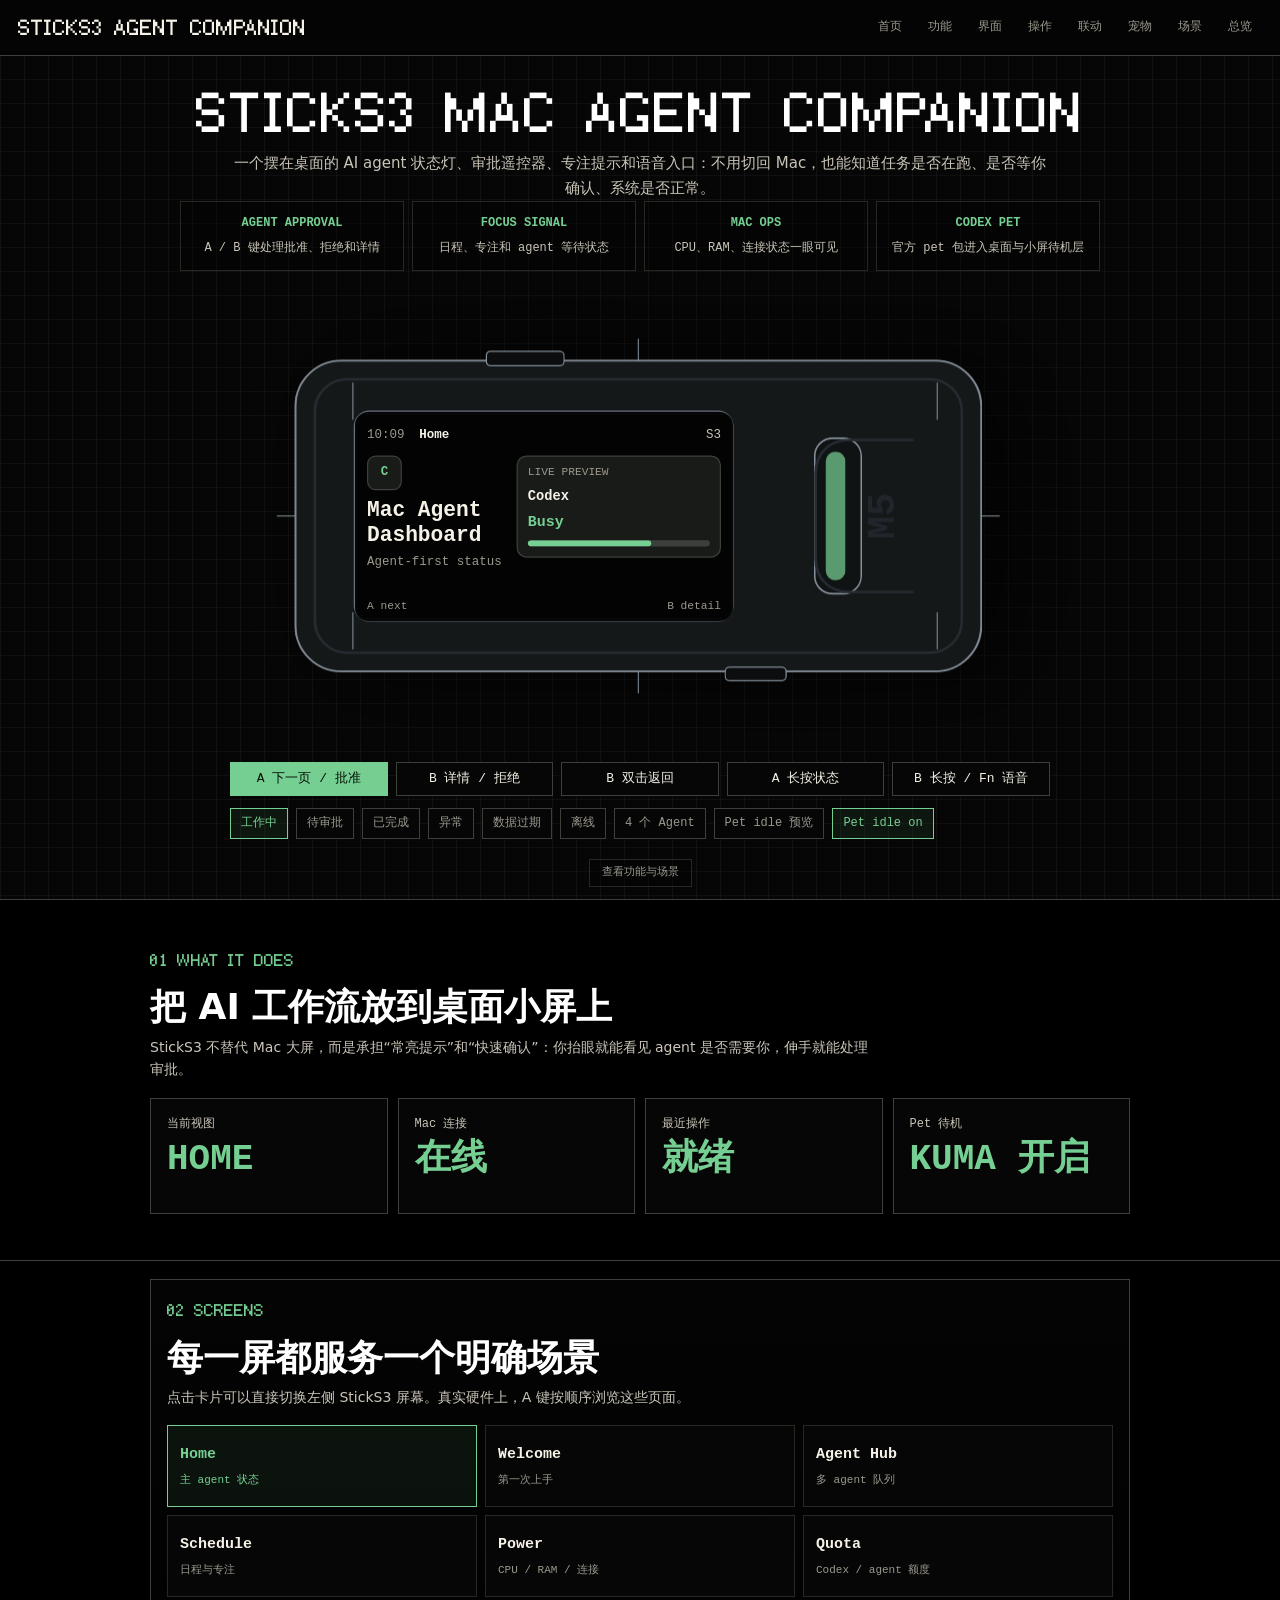
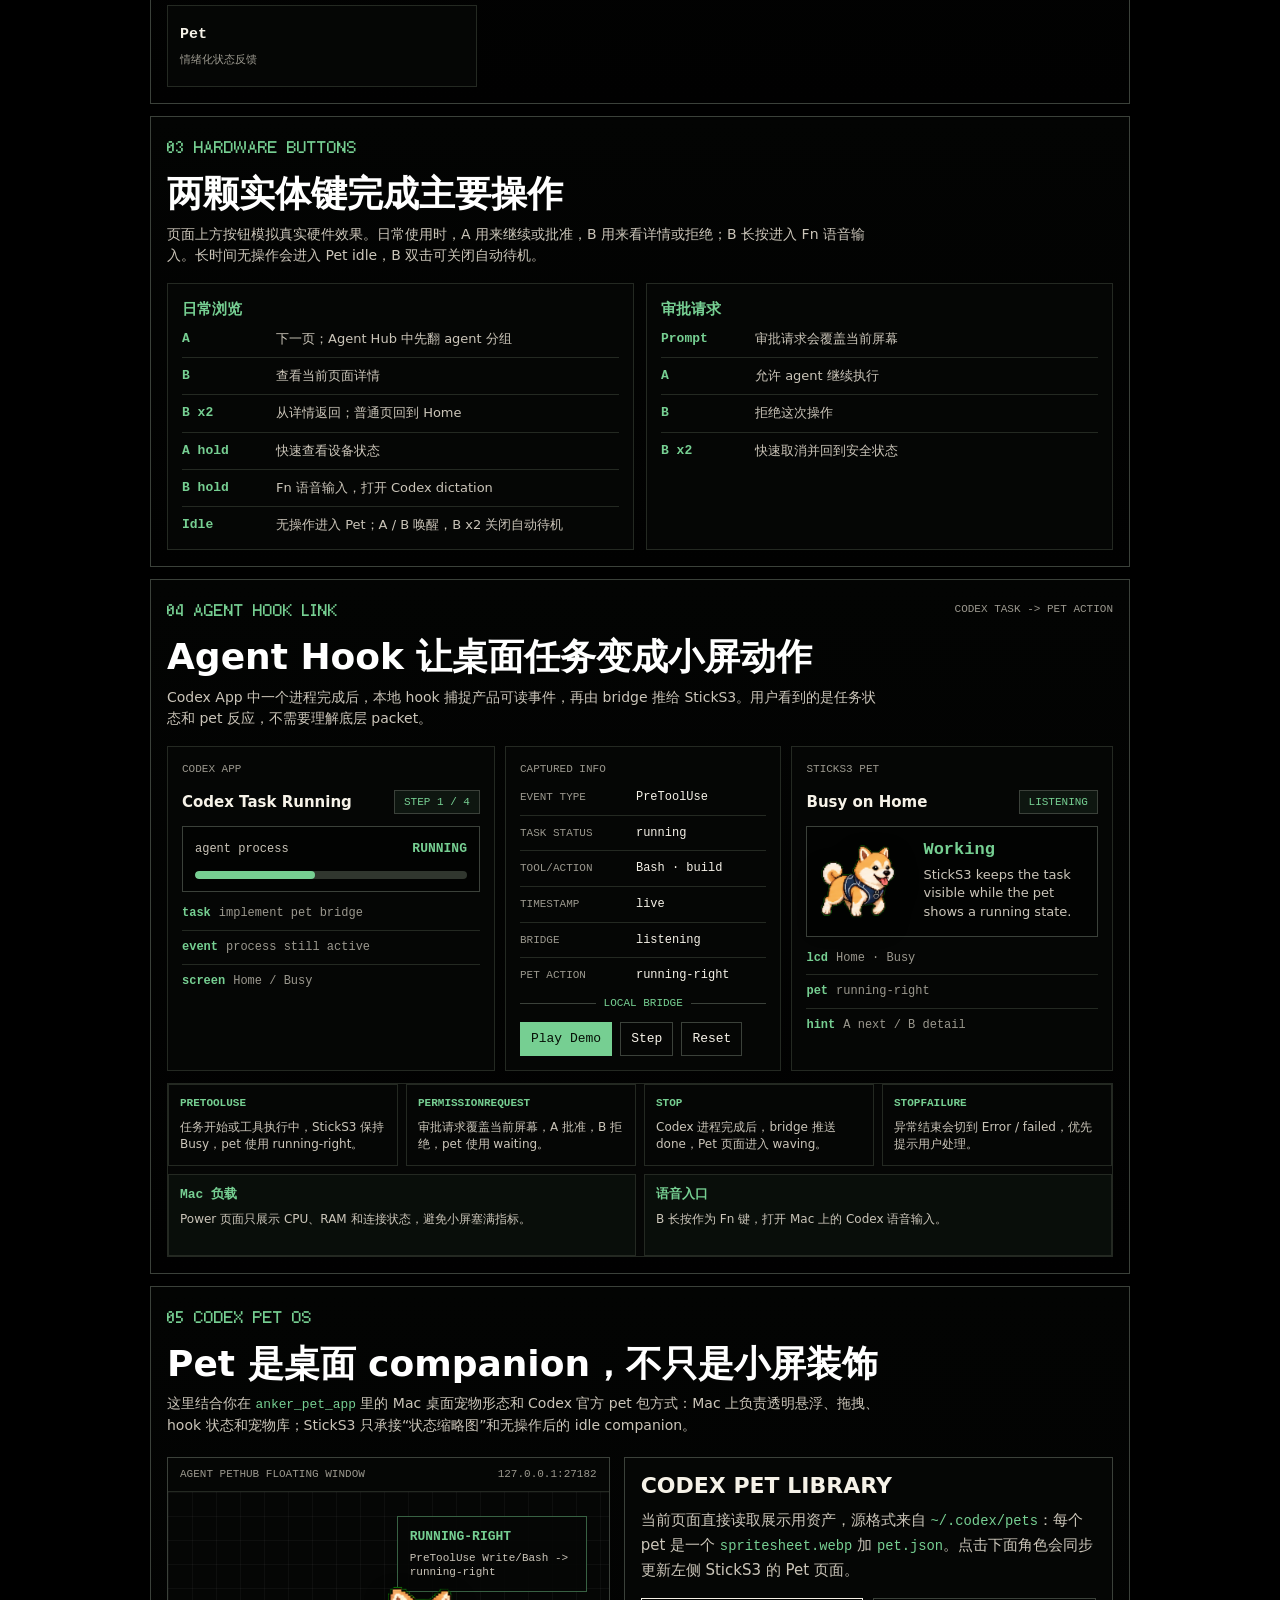
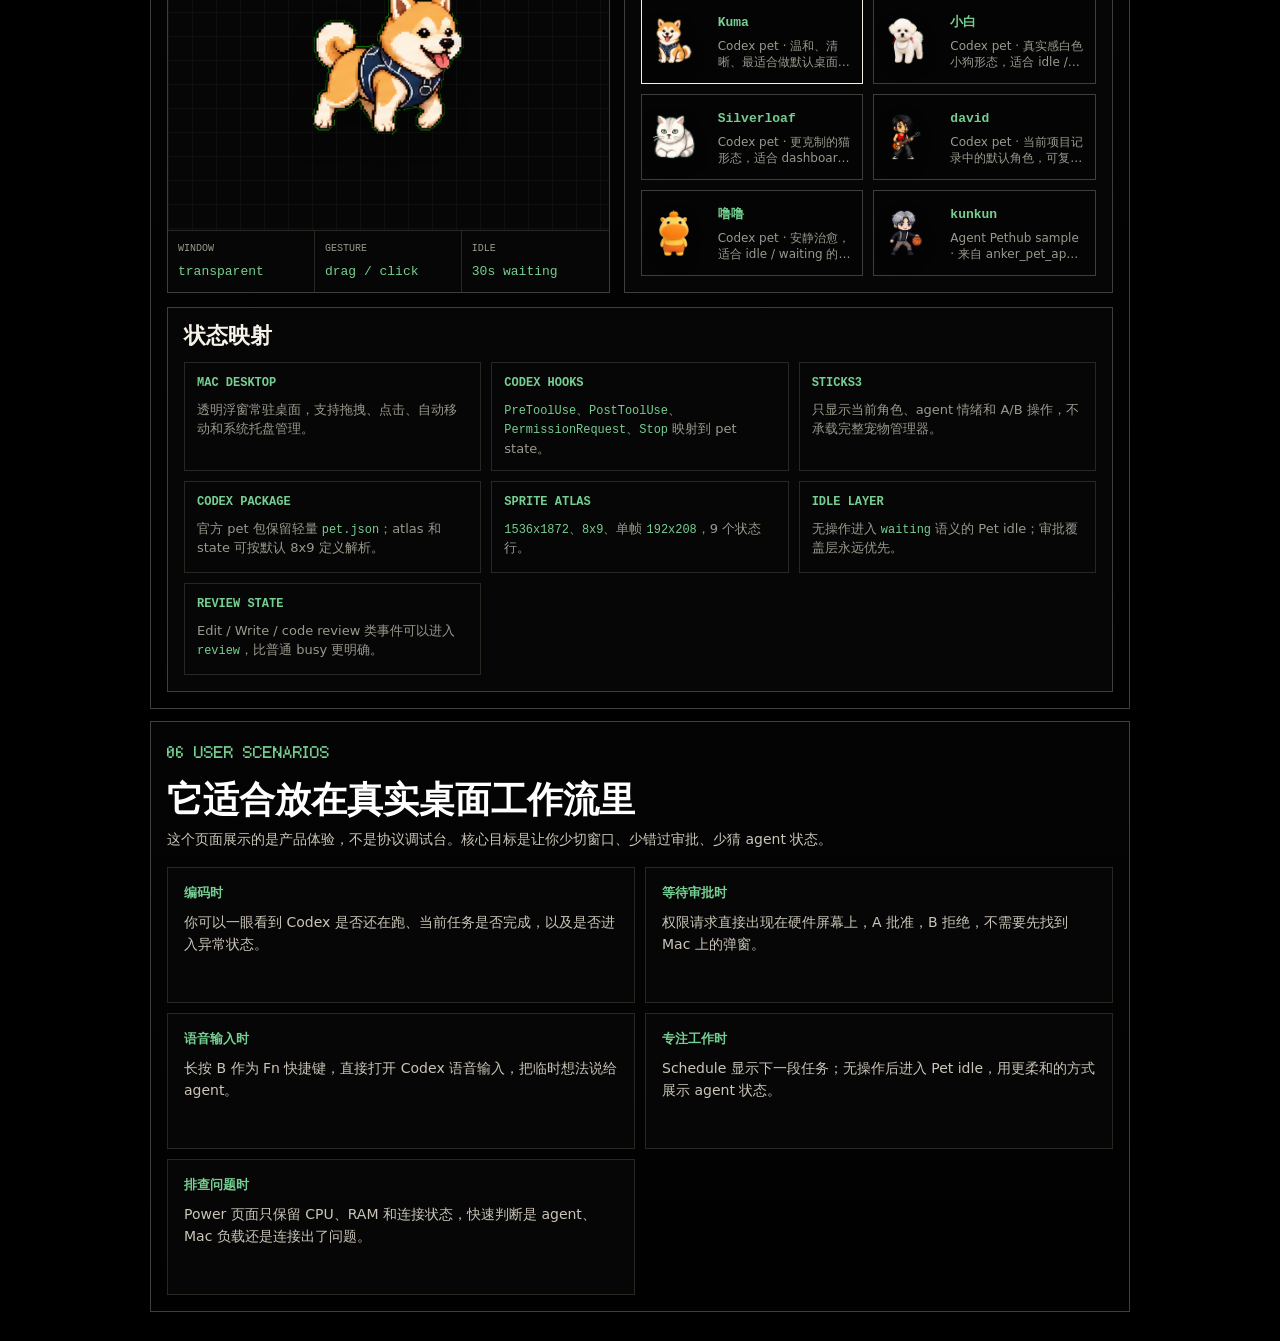
==== commit 3f890e40: "Add xiaobai pet asset" ====
--- a/docs/index.html
+++ b/docs/index.html
@@ -3149,6 +3149,13 @@
         description: "温和、清晰、最适合做默认桌面状态宠物。"
       },
       {
+        id: "xiaobai",
+        displayName: "小白",
+        source: "Codex pet",
+        src: "assets/pets/xiaobai/spritesheet.webp",
+        description: "真实感白色小狗形态，适合 idle / done 的轻陪伴表达。"
+      },
+      {
         id: "silverloaf",
         displayName: "Silverloaf",
         source: "Codex pet",
